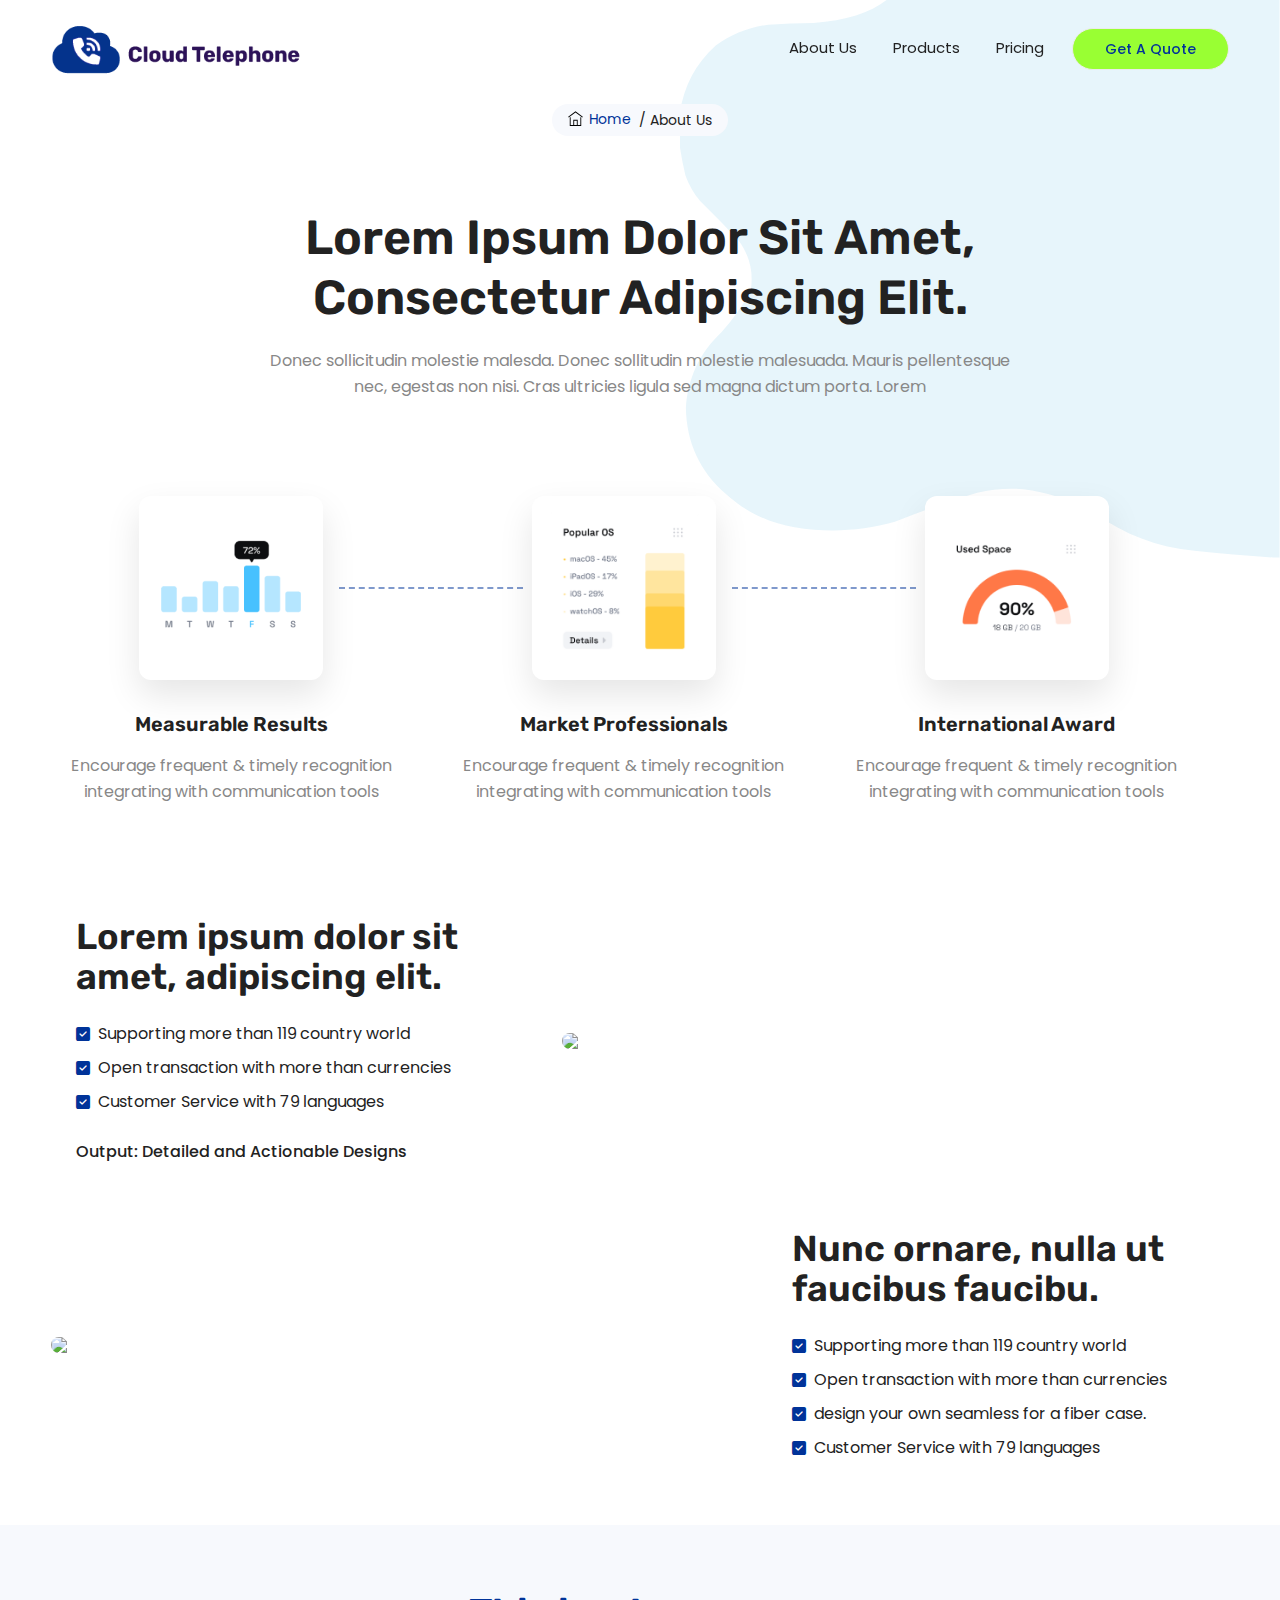
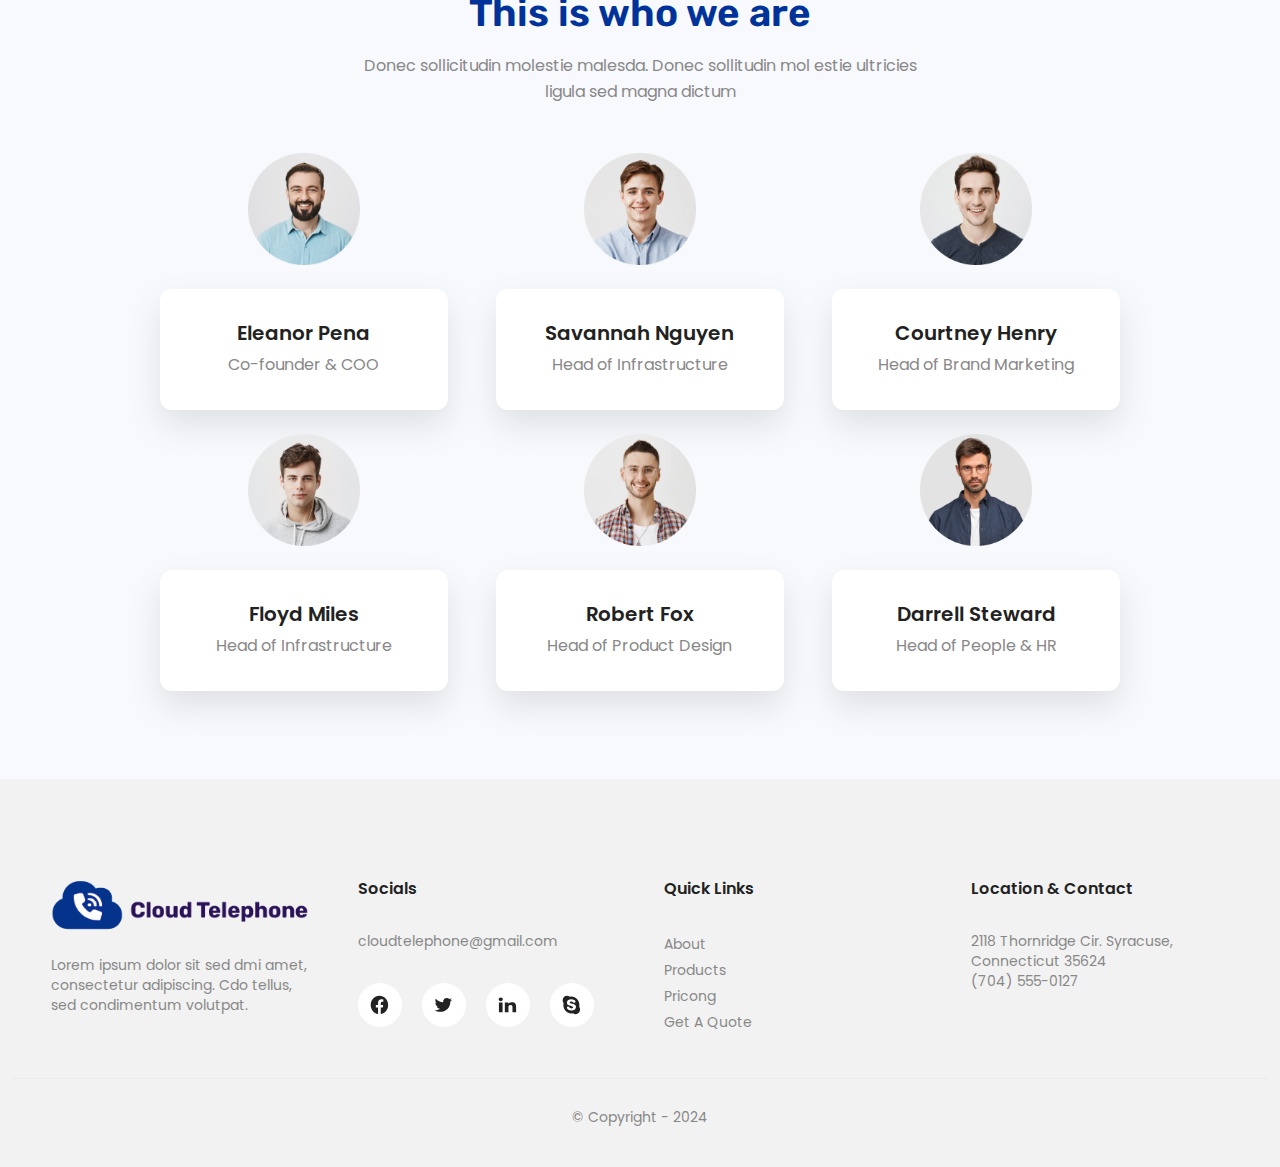
==== about.html @ 66a47b90 "New code added" ====
<!DOCTYPE html>
<html lang="en" dir="ltr">
<head>
  <meta http-equiv="Content-Type" content="text/html; charset=UTF-8" />
  <!-- responsive meta -->
  <meta name="viewport" content="width=device-width, initial-scale=1, maximum-scale=5"/>

  <!-- title -->
  <title>CloudTelephone-tailwind</title>

  <!-- noindex robots -->
  <meta name="robots" content="" />
  <!-- Fonts -->
  <link href="https://fonts.googleapis.com/css2?family=Poppins:wght@400;500;600;700&display=swap" rel="stylesheet"/>
  <link href="https://fonts.googleapis.com/css2?family=Rubik:ital,wght@0,300..900;1,300..900&display=swap" rel="stylesheet">

  <!-- Fontawesome -->
  <link rel="stylesheet" href="plugins/font-awesome/v6/brands.css" />
  <link rel="stylesheet" href="plugins/font-awesome/v6/solid.css" />
  <link rel="stylesheet" href="plugins/font-awesome/v6/fontawesome.css" />

  <!-- Main Stylesheet -->
  <link href="styles/main.css" rel="stylesheet" />

</head>

<body>
  <header class="header">
    <nav class="navbar container">
    <!-- logo -->
    <div class="order-0">
      <a href="index.html">
        <img src="images/logo.png" height="60" width="250" alt="logo" />
      </a>
    </div>
    <!-- navbar toggler -->
    <a class="btn btn-green btn-sm border-border show-mobile" href="signup.html">Get A Quote</a>
    <input id="nav-toggle" type="checkbox" class="hidden" />
    <label
      id="show-button"
      for="nav-toggle"
      class="order-1 flex cursor-pointer items-center lg:order-1 lg:hidden"
    >
      <svg class="h-6 fill-current" viewBox="0 0 20 20">
        <title>Menu Open</title>
        <path d="M0 3h20v2H0V3z m0 6h20v2H0V9z m0 6h20v2H0V0z"></path>
      </svg>
    </label>
    <label
      id="hide-button"
      for="nav-toggle"
      class="order-2 hidden cursor-pointer items-center lg:order-1"
    >
      <svg class="h-6 fill-current" viewBox="0 0 20 20">
        <title>Menu Close</title>
        <polygon
          points="11 9 22 9 22 11 11 11 11 22 9 22 9 11 -2 11 -2 9 9 9 9 -2 11 -2"
          transform="rotate(45 10 10)"
        ></polygon>
      </svg>
    </label>
    <!-- /navbar toggler -->
    <ul
      id="nav-menu"
      class="navbar-nav order-2 hidden w-full flex-[0_0_100%] lg:order-1 lg:flex lg:w-auto lg:flex-auto lg:justify-end lg:space-x-5"
    >
    <li class="nav-item">
      <a href="about.html" class="nav-link">About Us</a>
    </li>
      <li class="nav-item">
        <a href="products.html" class="nav-link">Products</a>
      </li>
      <li class="nav-item">
        <a href="pricing.html" class="nav-link">Pricing</a>
      </li>
      <li class="nav-item mobile-hidden">
        <a class="btn btn-green btn-sm border-border" href="signup.html"
          >Get A Quote</a
        >
      </li>
    </ul>
  </nav>
  </header>


<!-- Common hero -->
<section class="section banner relative">
  <div class="container">
       <div class="row">
        <div class="py-10 lg:col-12 text-center">
          <ul  class="breadcrumb inline-flex h-8 items-center justify-center space-x-2 rounded-3xl bg-theme-light px-4 py-2" >
            <li class="leading-none text-dark">
              <a class="inline-flex items-center text-primary" href="index.html">
                <svg
                  class="mr-1.5"
                  width="15"
                  height="15"
                  viewBox="0 0 16 16"
                  fill="none"
                  xmlns="http://www.w3.org/2000/svg"
                >
                  <path
                    d="M13.1769 15.0588H10.3533V9.41178H5.64744V15.0588H2.82391V6.58825H1.88274V16H14.118V6.58825H13.1769V15.0588ZM6.58862 15.0588V10.353H9.41215V15.0588H6.58862ZM15.8084 6.09225L15.2512 6.85178L8.00038 1.52472L0.749559 6.8499L0.192383 6.09131L8.00038 0.357666L15.8084 6.09225Z"
                    fill="black"
                  />
                </svg>
                <span class="text-sm leading-none">Home</span>
              </a>
            </li>
            <li class="leading-none text-dark">
              <span class="text-sm leading-none">/ About Us</span>
            </li>
          </ul>
        </div>
        <div class="page-hero-content mx-auto max-w-[883px] text-center">
          <h1 class="mb-5 mt-8 capitalize">
            Lorem ipsum dolor sit amet, consectetur adipiscing elit.
          </h1>
          <p>
            Donec sollicitudin molestie malesda. Donec sollitudin molestie
            malesuada. Mauris pellentesque <br />
            nec, egestas non nisi. Cras ultricies ligula sed magna dictum porta.
            Lorem
          </p>
        </div>
    
        <div class="row mt-14">
          <div class="mt-10 text-center sm:col-6 md:col-4 md:mb-0">
            <div
              class="relative mx-auto mb-8 flex h-[184px] w-[184px] items-center justify-center rounded-xl bg-white p-4 shadow-lg after:absolute after:-right-4 after:-z-[1] after:hidden after:w-full after:translate-x-full after:border-b-2 after:border-dashed after:border-primary/50 after:content-[''] md:after:block"
            >
              <img src="images/results.png" alt="" />
            </div>
            <h2 class="h5 capitalize">measurable results</h2>
            <p class="mt-4">
              Encourage frequent & timely recognition integrating with communication
              tools
            </p>
          </div>
          <div class="mt-10 text-center sm:col-6 md:col-4 md:mb-0">
            <div
              class="relative mx-auto mb-8 flex h-[184px] w-[184px] items-center justify-center rounded-xl bg-white p-4 shadow-lg after:absolute after:-right-4 after:-z-[1] after:hidden after:w-full after:translate-x-full after:border-b-2 after:border-dashed after:border-primary/50 after:content-[''] md:after:block"
            >
              <img src="images/market-professionals.png" alt="" />
            </div>
            <h2 class="h5 capitalize">market professionals</h2>
            <p class="mt-4">
              Encourage frequent & timely recognition integrating with communication
              tools
            </p>
          </div>
          <div class="mt-10 text-center sm:col-6 md:col-4 md:mb-0">
            <div
              class="mx-auto mb-8 flex h-[184px] w-[184px] items-center justify-center rounded-xl bg-white p-4 shadow-lg"
            >
              <img src="images/awards.png" alt="" />
            </div>
            <h2 class="h5 capitalize">international award</h2>
            <p class="mt-4">
              Encourage frequent & timely recognition integrating with communication
              tools
            </p>
          </div>
        </div>
       </div>
       <img class="banner-shape absolute -top-28 right-0 -z-[1] w-full max-w-[600px]" src="images/banner-shape.svg" alt="">

  </div>
</section>
<!-- end Common hero -->

<section>
  <div class="container">
    <div class="row gx-5 mt-12 items-center">
      <div class="lg:col-7 lg:order-2">
        <div class="relative">
          <img
            class="w-full object-contain rounded-2xl"
            src="images/img-2.jpg"
          />
        </div>
      </div>
      <div class="mt-6 lg:col-5 lg:order-1 lg:mt-0">
        <div class="text-container">
          <h2 class="lg:text-4xl">
            Lorem ipsum dolor sit amet, adipiscing elit.
          </h2>
          <ul class="mt-6 text-dark lg:-ml-4">
            <li class="mb-2 flex items-center rounded px-4">
              <i class="fa-solid fa-square-check mr-2 text-blue"></i>
              Supporting more than 119 country world
            </li>
            <li class="mb-2 flex items-center rounded px-4">
              <i class="fa-solid fa-square-check mr-2 text-blue"></i>
              Open transaction with more than currencies
            </li>
            <li class="flex items-center rounded px-4">
              <i class="fa-solid fa-square-check mr-2 text-blue"></i>
              Customer Service with 79 languages
            </li>
          </ul>
          <p class="mt-6 font-medium text-dark">
            Output: Detailed and Actionable Designs
          </p>
        </div>
      </div>
    </div>
    <div class="row gx-5 mt-16 items-center">
      <div class="lg:col-7">
        <div class="relative">
          <img
            class="w-full object-contain rounded-2xl"
            src="images/img-1.jpg"
          />
        </div>
      </div>
      <div class="mt-6 lg:col-5 lg:mt-0">
        <div class="text-container">
          <h2 class="lg:text-4xl">Nunc ornare, nulla ut faucibus faucibu.</h2>
          <ul class="mt-6 text-dark lg:-ml-4">
            <li class="mb-2 flex items-center rounded px-4">
              <i class="fa-solid fa-square-check mr-2 text-blue"></i>
              Supporting more than 119 country world
            </li>
            <li class="mb-2 flex items-center rounded px-4">
              <i class="fa-solid fa-square-check mr-2 text-blue"></i>
              Open transaction with more than currencies
            </li>
            <li class="mb-2 flex items-center rounded px-4">
              <i class="fa-solid fa-square-check mr-2 text-blue"></i>
              design your own seamless for a fiber case.
            </li>
            <li class="flex items-center rounded px-4">
              <i class="fa-solid fa-square-check mr-2 text-blue"></i>
              Customer Service with 79 languages
            </li>
          </ul>
        </div>
      </div>
    </div>
    
  </div>
</section>
<section class="mt-16 section bg-theme-light">
  <div class="container">
    <div class="row">
      <div class="mx-auto text-center lg:col-6">
        <h2 class="text-blue">This is who we are</h2>
        <p class="mt-4">
          Donec sollicitudin molestie malesda. Donec sollitudin mol estie
          ultricies ligula sed magna dictum
        </p>
      </div>
    </div>
    <div class="row mt-12 justify-center">
      <div class="lg:col-10">
        <div class="row">
          <div class="mb-6 flex flex-col px-6 text-center sm:col-6 lg:col-4 sm:items-center">
            <div class="member-avatar inline-flex justify-center">
              <img class="rouded-full h-28 w-28" src="images/users/user-1.png" alt="">
            </div>
            <div class="mt-6 w-full flex-1 rounded-xl bg-white py-8 px-4 shadow-lg">
              <h5 class="font-primary">Eleanor Pena</h5>
              <p class="mt-1.5">Co-founder &amp; COO</p>
            </div>
          </div>
          <div class="mb-6 flex flex-col px-6 text-center sm:col-6 lg:col-4 sm:items-center">
            <div class="member-avatar inline-flex justify-center">
              <img class="rouded-full h-28 w-28" src="images/users/user-2.png" alt="">
            </div>
            <div class="mt-6 w-full flex-1 rounded-xl bg-white py-8 px-4 shadow-lg">
              <h5 class="font-primary">Savannah Nguyen</h5>
              <p class="mt-1.5">Head of Infrastructure</p>
            </div>
          </div>
          <div class="mb-6 flex flex-col px-6 text-center sm:col-6 lg:col-4 sm:items-center">
            <div class="member-avatar inline-flex justify-center">
              <img class="rouded-full h-28 w-28" src="images/users/user-3.png" alt="">
            </div>
            <div class="mt-6 w-full flex-1 rounded-xl bg-white py-8 px-4 shadow-lg">
              <h5 class="font-primary">Courtney Henry</h5>
              <p class="mt-1.5">Head of Brand Marketing</p>
            </div>
          </div>
          <div class="mb-6 flex flex-col px-6 text-center sm:col-6 lg:col-4 sm:items-center">
            <div class="member-avatar inline-flex justify-center">
              <img class="rouded-full h-28 w-28" src="images/users/user-4.png" alt="">
            </div>
            <div class="mt-6 w-full flex-1 rounded-xl bg-white py-8 px-4 shadow-lg">
              <h5 class="font-primary">Floyd Miles</h5>
              <p class="mt-1.5">Head of Infrastructure</p>
            </div>
          </div>
          <div class="mb-6 flex flex-col px-6 text-center sm:col-6 lg:col-4 sm:items-center">
            <div class="member-avatar inline-flex justify-center">
              <img class="rouded-full h-28 w-28" src="images/users/user-5.png" alt="">
            </div>
            <div class="mt-6 w-full flex-1 rounded-xl bg-white py-8 px-4 shadow-lg">
              <h5 class="font-primary">Robert Fox</h5>
              <p class="mt-1.5">Head of Product Design</p>
            </div>
          </div>
          <div class="mb-6 flex flex-col px-6 text-center sm:col-6 lg:col-4 sm:items-center">
            <div class="member-avatar inline-flex justify-center">
              <img class="rouded-full h-28 w-28" src="images/users/user-6.png" alt="">
            </div>
            <div class="mt-6 w-full flex-1 rounded-xl bg-white py-8 px-4 shadow-lg">
              <h5 class="font-primary">Darrell Steward</h5>
              <p class="mt-1.5">Head of People &amp; HR</p>
            </div>
          </div>
        </div>
      </div>
    </div>
  </div>
</section>


<footer class="footer bg-theme-light/50">
  <div class="container">
    <div class="row gx-5 pb-10 pt-[52px]">
      <div class="col-12 mt-12 md:col-6 lg:col-3">
        <a href="index.html">
          <img src="images/logo.png" alt="" />
        </a>
        <p class="mt-6">
          Lorem ipsum dolor sit sed dmi amet, consectetur adipiscing. Cdo
          tellus, sed condimentum volutpat.
        </p>
      </div>
      <div class="col-12 mt-12 md:col-6 lg:col-3">
        <h6>Socials</h6>
        <p>cloudtelephone@gmail.com</p>
        <ul class="social-icons mt-4 lg:mt-6">
          <li>
            <a href="#">
              <svg
                width="19"
                height="21"
                viewBox="0 0 20 21"
                fill="none"
                xmlns="http://www.w3.org/2000/svg"
              >
                <path
                  d="M19.1056 10.4495C19.1056 5.09642 15 0.759277 9.9327 0.759277C4.86539 0.759277 0.759766 5.09642 0.759766 10.4495C0.759766 15.2946 4.08865 19.3191 8.49018 20.0224V13.2627H6.15996V10.4495H8.49018V8.33951C8.49018 5.91696 9.85872 4.54939 11.93 4.54939C12.9657 4.54939 14.0013 4.74476 14.0013 4.74476V7.12823H12.8547C11.7081 7.12823 11.3382 7.87063 11.3382 8.65209V10.4495H13.8904L13.4835 13.2627H11.3382V20.0224C15.7398 19.3191 19.1056 15.2946 19.1056 10.4495Z"
                  fill="#222222"
                />
              </svg>
            </a>
          </li>
          <li>
            <a href="#">
              <svg
                width="19"
                height="15"
                viewBox="0 0 19 15"
                fill="none"
                xmlns="http://www.w3.org/2000/svg"
              >
                <path
                  d="M16.3308 3.92621C17.0129 3.42889 17.6269 2.83209 18.1044 2.13583C17.4904 2.40108 16.7742 2.60001 16.0579 2.66632C16.8083 2.2353 17.354 1.5722 17.6269 0.743317C16.9447 1.14118 16.1603 1.43958 15.3758 1.60535C14.6937 0.909093 13.7728 0.51123 12.7496 0.51123C10.7714 0.51123 9.16837 2.06952 9.16837 3.99252C9.16837 4.25777 9.20248 4.52301 9.27069 4.78825C6.3034 4.62247 3.64307 3.22995 1.86952 1.14118C1.56256 1.63851 1.39202 2.2353 1.39202 2.8984C1.39202 4.09199 2.00595 5.15296 2.99504 5.7829C2.41523 5.74975 1.83541 5.61713 1.35792 5.35189V5.38504C1.35792 7.07596 2.58576 8.46847 4.22289 8.80002C3.95003 8.86633 3.60897 8.93265 3.302 8.93265C3.06326 8.93265 2.85862 8.89949 2.61987 8.86633C3.06326 10.2589 4.39342 11.2535 5.96233 11.2867C4.73449 12.215 3.19968 12.7786 1.52845 12.7786C1.22149 12.7786 0.948636 12.7455 0.675781 12.7123C2.24469 13.707 4.12057 14.2706 6.16698 14.2706C12.7496 14.2706 16.3308 8.99896 16.3308 4.39039C16.3308 4.22461 16.3308 4.09199 16.3308 3.92621Z"
                  fill="#222222"
                />
              </svg>
            </a>
          </li>
          <li>
            <a href="#">
              <svg
                width="19"
                height="16"
                viewBox="0 0 19 16"
                fill="none"
                xmlns="http://www.w3.org/2000/svg"
              >
                <path
                  d="M4.56609 15.2704V5.45315H0.948103V15.2704H4.56609ZM2.73764 4.1398C3.90474 4.1398 4.83841 3.31895 4.83841 2.33394C4.83841 1.38176 3.90474 0.59375 2.73764 0.59375C1.60945 0.59375 0.675781 1.38176 0.675781 2.33394C0.675781 3.31895 1.60945 4.1398 2.73764 4.1398ZM18.0654 15.2704H18.1044V9.8857C18.1044 7.259 17.4041 5.22331 13.7472 5.22331C11.9966 5.22331 10.8295 6.04415 10.3237 6.79933H10.2848V5.45315H6.82246V15.2704H10.4404V10.411C10.4404 9.13053 10.7128 7.91568 12.5801 7.91568C14.4475 7.91568 14.4864 9.36036 14.4864 10.5095V15.2704H18.0654Z"
                  fill="#222222"
                />
              </svg>
            </a>
          </li>
          <li>
            <a href="#">
              <svg
                width="19"
                height="18"
                viewBox="0 0 17 18"
                fill="none"
                xmlns="http://www.w3.org/2000/svg"
              >
                <path
                  d="M15.3829 10.554C15.4875 10.0381 15.5573 9.48523 15.5573 8.9324C15.5573 4.76772 12.3483 1.37701 8.40687 1.37701C7.88367 1.37701 7.36047 1.45072 6.87215 1.56129C6.20943 1.00846 5.37231 0.676758 4.50031 0.676758C2.33775 0.676758 0.59375 2.55639 0.59375 4.80458C0.59375 5.76282 0.87279 6.64735 1.39599 7.34761C1.29135 7.86359 1.22159 8.41642 1.22159 8.9324C1.22159 13.1339 4.43055 16.5246 8.37199 16.5246C8.89518 16.5246 9.41838 16.4509 9.9067 16.3404C10.5694 16.8932 11.4065 17.188 12.2785 17.188C14.4411 17.188 16.1851 15.3453 16.1851 13.0602C16.22 12.1388 15.9061 11.2543 15.3829 10.554ZM8.61615 13.9447C6.31407 13.9447 4.39567 12.8759 4.39567 11.5491C4.39567 10.9595 4.70959 10.4066 5.44207 10.4066C6.52335 10.4066 6.62799 12.0651 8.51151 12.0651C9.3835 12.0651 9.97646 11.6597 9.97646 11.1069C9.97646 10.4066 9.41838 10.2961 8.51151 10.0749C6.34895 9.48523 4.39567 9.2641 4.39567 6.86849C4.39567 4.65716 6.45359 3.84633 8.19759 3.84633C10.116 3.84633 12.0693 4.65716 12.0693 5.91024C12.0693 6.53679 11.6856 7.08962 11.0229 7.08962C10.0462 7.08962 10.0113 5.83653 8.40687 5.83653C7.49999 5.83653 6.94191 6.09452 6.94191 6.68421C6.94191 7.38446 7.67439 7.45818 9.34862 7.90044C10.7787 8.23214 12.5227 8.85869 12.5227 10.7383C12.5227 12.9128 10.5345 13.9447 8.61615 13.9447Z"
                  fill="#222222"
                />
              </svg>
            </a>
          </li>
        </ul>
      </div>
      <div class="col-12 mt-12 md:col-6 lg:col-3">
        <h6>Quick Links</h6>
        <ul>
          <li>
            <a href="about.html">About</a>
          </li>
          <li>
            <a href="products.html">Products</a>
          </li>
          <li>
            <a href="pricing.html">Pricong</a>
          </li>
          <li>
            <a href="signup.html">Get A Quote</a>
          </li>
        </ul>
      </div>
      <div class="col-12 mt-12 md:col-6 lg:col-3">
        <h6>Location & Contact</h6>
        <p>2118 Thornridge Cir. Syracuse, Connecticut 35624</p>
        <p>(704) 555-0127</p>
      </div>
    </div>
  </div>
  <div class="container max-w-[1440px]">
    <div
      class="footer-copyright mx-auto border-t border-border pb-10 pt-7 text-center"
    >
      <p>&copy; Copyright - 2024</p>
    </div>
  </div>
</footer>

<!-- jQuery -->
<!-- <script src="plugins/jquery/jquery.min.js"></script> -->
<script defer src="https://cdn.jsdelivr.net/npm/alpinejs@3.x.x/dist/cdn.min.js"></script>

<!-- Swiper JS -->
<script src="plugins/shufflejs/shuffle.js"></script>

<!-- Main Script -->
<script src="scripts/main.js"></script>


</html>
---- plugins/font-awesome/v6/brands.css ----
/*!
 * Font Awesome Free 6.2.1 by @fontawesome - https://fontawesome.com
 * License - https://fontawesome.com/license/free (Icons: CC BY 4.0, Fonts: SIL OFL 1.1, Code: MIT License)
 * Copyright 2022 Fonticons, Inc.
 */
:host,
:root {
  --fa-style-family-brands: "Font Awesome 6 Brands";
  --fa-font-brands: normal 400 1em/1 "Font Awesome 6 Brands";
}
@font-face {
  font-family: "Font Awesome 6 Brands";
  font-style: normal;
  font-weight: 400;
  font-display: block;
  src: url(https://cdnjs.cloudflare.com/ajax/libs/font-awesome/6.2.1/webfonts/fa-brands-400.woff2)
      format("woff2"),
    url(https://cdnjs.cloudflare.com/ajax/libs/font-awesome/6.2.1/webfonts/fa-brands-400.ttf)
      format("truetype");
}
.fa-brands,
.fab {
  font-weight: 400;
}
.fa-monero:before {
  content: "\f3d0";
}
.fa-hooli:before {
  content: "\f427";
}
.fa-yelp:before {
  content: "\f1e9";
}
.fa-cc-visa:before {
  content: "\f1f0";
}
.fa-lastfm:before {
  content: "\f202";
}
.fa-shopware:before {
  content: "\f5b5";
}
.fa-creative-commons-nc:before {
  content: "\f4e8";
}
.fa-aws:before {
  content: "\f375";
}
.fa-redhat:before {
  content: "\f7bc";
}
.fa-yoast:before {
  content: "\f2b1";
}
.fa-cloudflare:before {
  content: "\e07d";
}
.fa-ups:before {
  content: "\f7e0";
}
.fa-wpexplorer:before {
  content: "\f2de";
}
.fa-dyalog:before {
  content: "\f399";
}
.fa-bity:before {
  content: "\f37a";
}
.fa-stackpath:before {
  content: "\f842";
}
.fa-buysellads:before {
  content: "\f20d";
}
.fa-first-order:before {
  content: "\f2b0";
}
.fa-modx:before {
  content: "\f285";
}
.fa-guilded:before {
  content: "\e07e";
}
.fa-vnv:before {
  content: "\f40b";
}
.fa-js-square:before,
.fa-square-js:before {
  content: "\f3b9";
}
.fa-microsoft:before {
  content: "\f3ca";
}
.fa-qq:before {
  content: "\f1d6";
}
.fa-orcid:before {
  content: "\f8d2";
}
.fa-java:before {
  content: "\f4e4";
}
.fa-invision:before {
  content: "\f7b0";
}
.fa-creative-commons-pd-alt:before {
  content: "\f4ed";
}
.fa-centercode:before {
  content: "\f380";
}
.fa-glide-g:before {
  content: "\f2a6";
}
.fa-drupal:before {
  content: "\f1a9";
}
.fa-hire-a-helper:before {
  content: "\f3b0";
}
.fa-creative-commons-by:before {
  content: "\f4e7";
}
.fa-unity:before {
  content: "\e049";
}
.fa-whmcs:before {
  content: "\f40d";
}
.fa-rocketchat:before {
  content: "\f3e8";
}
.fa-vk:before {
  content: "\f189";
}
.fa-untappd:before {
  content: "\f405";
}
.fa-mailchimp:before {
  content: "\f59e";
}
.fa-css3-alt:before {
  content: "\f38b";
}
.fa-reddit-square:before,
.fa-square-reddit:before {
  content: "\f1a2";
}
.fa-vimeo-v:before {
  content: "\f27d";
}
.fa-contao:before {
  content: "\f26d";
}
.fa-square-font-awesome:before {
  content: "\e5ad";
}
.fa-deskpro:before {
  content: "\f38f";
}
.fa-sistrix:before {
  content: "\f3ee";
}
.fa-instagram-square:before,
.fa-square-instagram:before {
  content: "\e055";
}
.fa-battle-net:before {
  content: "\f835";
}
.fa-the-red-yeti:before {
  content: "\f69d";
}
.fa-hacker-news-square:before,
.fa-square-hacker-news:before {
  content: "\f3af";
}
.fa-edge:before {
  content: "\f282";
}
.fa-napster:before {
  content: "\f3d2";
}
.fa-snapchat-square:before,
.fa-square-snapchat:before {
  content: "\f2ad";
}
.fa-google-plus-g:before {
  content: "\f0d5";
}
.fa-artstation:before {
  content: "\f77a";
}
.fa-markdown:before {
  content: "\f60f";
}
.fa-sourcetree:before {
  content: "\f7d3";
}
.fa-google-plus:before {
  content: "\f2b3";
}
.fa-diaspora:before {
  content: "\f791";
}
.fa-foursquare:before {
  content: "\f180";
}
.fa-stack-overflow:before {
  content: "\f16c";
}
.fa-github-alt:before {
  content: "\f113";
}
.fa-phoenix-squadron:before {
  content: "\f511";
}
.fa-pagelines:before {
  content: "\f18c";
}
.fa-algolia:before {
  content: "\f36c";
}
.fa-red-river:before {
  content: "\f3e3";
}
.fa-creative-commons-sa:before {
  content: "\f4ef";
}
.fa-safari:before {
  content: "\f267";
}
.fa-google:before {
  content: "\f1a0";
}
.fa-font-awesome-alt:before,
.fa-square-font-awesome-stroke:before {
  content: "\f35c";
}
.fa-atlassian:before {
  content: "\f77b";
}
.fa-linkedin-in:before {
  content: "\f0e1";
}
.fa-digital-ocean:before {
  content: "\f391";
}
.fa-nimblr:before {
  content: "\f5a8";
}
.fa-chromecast:before {
  content: "\f838";
}
.fa-evernote:before {
  content: "\f839";
}
.fa-hacker-news:before {
  content: "\f1d4";
}
.fa-creative-commons-sampling:before {
  content: "\f4f0";
}
.fa-adversal:before {
  content: "\f36a";
}
.fa-creative-commons:before {
  content: "\f25e";
}
.fa-watchman-monitoring:before {
  content: "\e087";
}
.fa-fonticons:before {
  content: "\f280";
}
.fa-weixin:before {
  content: "\f1d7";
}
.fa-shirtsinbulk:before {
  content: "\f214";
}
.fa-codepen:before {
  content: "\f1cb";
}
.fa-git-alt:before {
  content: "\f841";
}
.fa-lyft:before {
  content: "\f3c3";
}
.fa-rev:before {
  content: "\f5b2";
}
.fa-windows:before {
  content: "\f17a";
}
.fa-wizards-of-the-coast:before {
  content: "\f730";
}
.fa-square-viadeo:before,
.fa-viadeo-square:before {
  content: "\f2aa";
}
.fa-meetup:before {
  content: "\f2e0";
}
.fa-centos:before {
  content: "\f789";
}
.fa-adn:before {
  content: "\f170";
}
.fa-cloudsmith:before {
  content: "\f384";
}
.fa-pied-piper-alt:before {
  content: "\f1a8";
}
.fa-dribbble-square:before,
.fa-square-dribbble:before {
  content: "\f397";
}
.fa-codiepie:before {
  content: "\f284";
}
.fa-node:before {
  content: "\f419";
}
.fa-mix:before {
  content: "\f3cb";
}
.fa-steam:before {
  content: "\f1b6";
}
.fa-cc-apple-pay:before {
  content: "\f416";
}
.fa-scribd:before {
  content: "\f28a";
}
.fa-openid:before {
  content: "\f19b";
}
.fa-instalod:before {
  content: "\e081";
}
.fa-expeditedssl:before {
  content: "\f23e";
}
.fa-sellcast:before {
  content: "\f2da";
}
.fa-square-twitter:before,
.fa-twitter-square:before {
  content: "\f081";
}
.fa-r-project:before {
  content: "\f4f7";
}
.fa-delicious:before {
  content: "\f1a5";
}
.fa-freebsd:before {
  content: "\f3a4";
}
.fa-vuejs:before {
  content: "\f41f";
}
.fa-accusoft:before {
  content: "\f369";
}
.fa-ioxhost:before {
  content: "\f208";
}
.fa-fonticons-fi:before {
  content: "\f3a2";
}
.fa-app-store:before {
  content: "\f36f";
}
.fa-cc-mastercard:before {
  content: "\f1f1";
}
.fa-itunes-note:before {
  content: "\f3b5";
}
.fa-golang:before {
  content: "\e40f";
}
.fa-kickstarter:before {
  content: "\f3bb";
}
.fa-grav:before {
  content: "\f2d6";
}
.fa-weibo:before {
  content: "\f18a";
}
.fa-uncharted:before {
  content: "\e084";
}
.fa-firstdraft:before {
  content: "\f3a1";
}
.fa-square-youtube:before,
.fa-youtube-square:before {
  content: "\f431";
}
.fa-wikipedia-w:before {
  content: "\f266";
}
.fa-rendact:before,
.fa-wpressr:before {
  content: "\f3e4";
}
.fa-angellist:before {
  content: "\f209";
}
.fa-galactic-republic:before {
  content: "\f50c";
}
.fa-nfc-directional:before {
  content: "\e530";
}
.fa-skype:before {
  content: "\f17e";
}
.fa-joget:before {
  content: "\f3b7";
}
.fa-fedora:before {
  content: "\f798";
}
.fa-stripe-s:before {
  content: "\f42a";
}
.fa-meta:before {
  content: "\e49b";
}
.fa-laravel:before {
  content: "\f3bd";
}
.fa-hotjar:before {
  content: "\f3b1";
}
.fa-bluetooth-b:before {
  content: "\f294";
}
.fa-sticker-mule:before {
  content: "\f3f7";
}
.fa-creative-commons-zero:before {
  content: "\f4f3";
}
.fa-hips:before {
  content: "\f452";
}
.fa-behance:before {
  content: "\f1b4";
}
.fa-reddit:before {
  content: "\f1a1";
}
.fa-discord:before {
  content: "\f392";
}
.fa-chrome:before {
  content: "\f268";
}
.fa-app-store-ios:before {
  content: "\f370";
}
.fa-cc-discover:before {
  content: "\f1f2";
}
.fa-wpbeginner:before {
  content: "\f297";
}
.fa-confluence:before {
  content: "\f78d";
}
.fa-mdb:before {
  content: "\f8ca";
}
.fa-dochub:before {
  content: "\f394";
}
.fa-accessible-icon:before {
  content: "\f368";
}
.fa-ebay:before {
  content: "\f4f4";
}
.fa-amazon:before {
  content: "\f270";
}
.fa-unsplash:before {
  content: "\e07c";
}
.fa-yarn:before {
  content: "\f7e3";
}
.fa-square-steam:before,
.fa-steam-square:before {
  content: "\f1b7";
}
.fa-500px:before {
  content: "\f26e";
}
.fa-square-vimeo:before,
.fa-vimeo-square:before {
  content: "\f194";
}
.fa-asymmetrik:before {
  content: "\f372";
}
.fa-font-awesome-flag:before,
.fa-font-awesome-logo-full:before,
.fa-font-awesome:before {
  content: "\f2b4";
}
.fa-gratipay:before {
  content: "\f184";
}
.fa-apple:before {
  content: "\f179";
}
.fa-hive:before {
  content: "\e07f";
}
.fa-gitkraken:before {
  content: "\f3a6";
}
.fa-keybase:before {
  content: "\f4f5";
}
.fa-apple-pay:before {
  content: "\f415";
}
.fa-padlet:before {
  content: "\e4a0";
}
.fa-amazon-pay:before {
  content: "\f42c";
}
.fa-github-square:before,
.fa-square-github:before {
  content: "\f092";
}
.fa-stumbleupon:before {
  content: "\f1a4";
}
.fa-fedex:before {
  content: "\f797";
}
.fa-phoenix-framework:before {
  content: "\f3dc";
}
.fa-shopify:before {
  content: "\e057";
}
.fa-neos:before {
  content: "\f612";
}
.fa-hackerrank:before {
  content: "\f5f7";
}
.fa-researchgate:before {
  content: "\f4f8";
}
.fa-swift:before {
  content: "\f8e1";
}
.fa-angular:before {
  content: "\f420";
}
.fa-speakap:before {
  content: "\f3f3";
}
.fa-angrycreative:before {
  content: "\f36e";
}
.fa-y-combinator:before {
  content: "\f23b";
}
.fa-empire:before {
  content: "\f1d1";
}
.fa-envira:before {
  content: "\f299";
}
.fa-gitlab-square:before,
.fa-square-gitlab:before {
  content: "\e5ae";
}
.fa-studiovinari:before {
  content: "\f3f8";
}
.fa-pied-piper:before {
  content: "\f2ae";
}
.fa-wordpress:before {
  content: "\f19a";
}
.fa-product-hunt:before {
  content: "\f288";
}
.fa-firefox:before {
  content: "\f269";
}
.fa-linode:before {
  content: "\f2b8";
}
.fa-goodreads:before {
  content: "\f3a8";
}
.fa-odnoklassniki-square:before,
.fa-square-odnoklassniki:before {
  content: "\f264";
}
.fa-jsfiddle:before {
  content: "\f1cc";
}
.fa-sith:before {
  content: "\f512";
}
.fa-themeisle:before {
  content: "\f2b2";
}
.fa-page4:before {
  content: "\f3d7";
}
.fa-hashnode:before {
  content: "\e499";
}
.fa-react:before {
  content: "\f41b";
}
.fa-cc-paypal:before {
  content: "\f1f4";
}
.fa-squarespace:before {
  content: "\f5be";
}
.fa-cc-stripe:before {
  content: "\f1f5";
}
.fa-creative-commons-share:before {
  content: "\f4f2";
}
.fa-bitcoin:before {
  content: "\f379";
}
.fa-keycdn:before {
  content: "\f3ba";
}
.fa-opera:before {
  content: "\f26a";
}
.fa-itch-io:before {
  content: "\f83a";
}
.fa-umbraco:before {
  content: "\f8e8";
}
.fa-galactic-senate:before {
  content: "\f50d";
}
.fa-ubuntu:before {
  content: "\f7df";
}
.fa-draft2digital:before {
  content: "\f396";
}
.fa-stripe:before {
  content: "\f429";
}
.fa-houzz:before {
  content: "\f27c";
}
.fa-gg:before {
  content: "\f260";
}
.fa-dhl:before {
  content: "\f790";
}
.fa-pinterest-square:before,
.fa-square-pinterest:before {
  content: "\f0d3";
}
.fa-xing:before {
  content: "\f168";
}
.fa-blackberry:before {
  content: "\f37b";
}
.fa-creative-commons-pd:before {
  content: "\f4ec";
}
.fa-playstation:before {
  content: "\f3df";
}
.fa-quinscape:before {
  content: "\f459";
}
.fa-less:before {
  content: "\f41d";
}
.fa-blogger-b:before {
  content: "\f37d";
}
.fa-opencart:before {
  content: "\f23d";
}
.fa-vine:before {
  content: "\f1ca";
}
.fa-paypal:before {
  content: "\f1ed";
}
.fa-gitlab:before {
  content: "\f296";
}
.fa-typo3:before {
  content: "\f42b";
}
.fa-reddit-alien:before {
  content: "\f281";
}
.fa-yahoo:before {
  content: "\f19e";
}
.fa-dailymotion:before {
  content: "\e052";
}
.fa-affiliatetheme:before {
  content: "\f36b";
}
.fa-pied-piper-pp:before {
  content: "\f1a7";
}
.fa-bootstrap:before {
  content: "\f836";
}
.fa-odnoklassniki:before {
  content: "\f263";
}
.fa-nfc-symbol:before {
  content: "\e531";
}
.fa-ethereum:before {
  content: "\f42e";
}
.fa-speaker-deck:before {
  content: "\f83c";
}
.fa-creative-commons-nc-eu:before {
  content: "\f4e9";
}
.fa-patreon:before {
  content: "\f3d9";
}
.fa-avianex:before {
  content: "\f374";
}
.fa-ello:before {
  content: "\f5f1";
}
.fa-gofore:before {
  content: "\f3a7";
}
.fa-bimobject:before {
  content: "\f378";
}
.fa-facebook-f:before {
  content: "\f39e";
}
.fa-google-plus-square:before,
.fa-square-google-plus:before {
  content: "\f0d4";
}
.fa-mandalorian:before {
  content: "\f50f";
}
.fa-first-order-alt:before {
  content: "\f50a";
}
.fa-osi:before {
  content: "\f41a";
}
.fa-google-wallet:before {
  content: "\f1ee";
}
.fa-d-and-d-beyond:before {
  content: "\f6ca";
}
.fa-periscope:before {
  content: "\f3da";
}
.fa-fulcrum:before {
  content: "\f50b";
}
.fa-cloudscale:before {
  content: "\f383";
}
.fa-forumbee:before {
  content: "\f211";
}
.fa-mizuni:before {
  content: "\f3cc";
}
.fa-schlix:before {
  content: "\f3ea";
}
.fa-square-xing:before,
.fa-xing-square:before {
  content: "\f169";
}
.fa-bandcamp:before {
  content: "\f2d5";
}
.fa-wpforms:before {
  content: "\f298";
}
.fa-cloudversify:before {
  content: "\f385";
}
.fa-usps:before {
  content: "\f7e1";
}
.fa-megaport:before {
  content: "\f5a3";
}
.fa-magento:before {
  content: "\f3c4";
}
.fa-spotify:before {
  content: "\f1bc";
}
.fa-optin-monster:before {
  content: "\f23c";
}
.fa-fly:before {
  content: "\f417";
}
.fa-aviato:before {
  content: "\f421";
}
.fa-itunes:before {
  content: "\f3b4";
}
.fa-cuttlefish:before {
  content: "\f38c";
}
.fa-blogger:before {
  content: "\f37c";
}
.fa-flickr:before {
  content: "\f16e";
}
.fa-viber:before {
  content: "\f409";
}
.fa-soundcloud:before {
  content: "\f1be";
}
.fa-digg:before {
  content: "\f1a6";
}
.fa-tencent-weibo:before {
  content: "\f1d5";
}
.fa-symfony:before {
  content: "\f83d";
}
.fa-maxcdn:before {
  content: "\f136";
}
.fa-etsy:before {
  content: "\f2d7";
}
.fa-facebook-messenger:before {
  content: "\f39f";
}
.fa-audible:before {
  content: "\f373";
}
.fa-think-peaks:before {
  content: "\f731";
}
.fa-bilibili:before {
  content: "\e3d9";
}
.fa-erlang:before {
  content: "\f39d";
}
.fa-cotton-bureau:before {
  content: "\f89e";
}
.fa-dashcube:before {
  content: "\f210";
}
.fa-42-group:before,
.fa-innosoft:before {
  content: "\e080";
}
.fa-stack-exchange:before {
  content: "\f18d";
}
.fa-elementor:before {
  content: "\f430";
}
.fa-pied-piper-square:before,
.fa-square-pied-piper:before {
  content: "\e01e";
}
.fa-creative-commons-nd:before {
  content: "\f4eb";
}
.fa-palfed:before {
  content: "\f3d8";
}
.fa-superpowers:before {
  content: "\f2dd";
}
.fa-resolving:before {
  content: "\f3e7";
}
.fa-xbox:before {
  content: "\f412";
}
.fa-searchengin:before {
  content: "\f3eb";
}
.fa-tiktok:before {
  content: "\e07b";
}
.fa-facebook-square:before,
.fa-square-facebook:before {
  content: "\f082";
}
.fa-renren:before {
  content: "\f18b";
}
.fa-linux:before {
  content: "\f17c";
}
.fa-glide:before {
  content: "\f2a5";
}
.fa-linkedin:before {
  content: "\f08c";
}
.fa-hubspot:before {
  content: "\f3b2";
}
.fa-deploydog:before {
  content: "\f38e";
}
.fa-twitch:before {
  content: "\f1e8";
}
.fa-ravelry:before {
  content: "\f2d9";
}
.fa-mixer:before {
  content: "\e056";
}
.fa-lastfm-square:before,
.fa-square-lastfm:before {
  content: "\f203";
}
.fa-vimeo:before {
  content: "\f40a";
}
.fa-mendeley:before {
  content: "\f7b3";
}
.fa-uniregistry:before {
  content: "\f404";
}
.fa-figma:before {
  content: "\f799";
}
.fa-creative-commons-remix:before {
  content: "\f4ee";
}
.fa-cc-amazon-pay:before {
  content: "\f42d";
}
.fa-dropbox:before {
  content: "\f16b";
}
.fa-instagram:before {
  content: "\f16d";
}
.fa-cmplid:before {
  content: "\e360";
}
.fa-facebook:before {
  content: "\f09a";
}
.fa-gripfire:before {
  content: "\f3ac";
}
.fa-jedi-order:before {
  content: "\f50e";
}
.fa-uikit:before {
  content: "\f403";
}
.fa-fort-awesome-alt:before {
  content: "\f3a3";
}
.fa-phabricator:before {
  content: "\f3db";
}
.fa-ussunnah:before {
  content: "\f407";
}
.fa-earlybirds:before {
  content: "\f39a";
}
.fa-trade-federation:before {
  content: "\f513";
}
.fa-autoprefixer:before {
  content: "\f41c";
}
.fa-whatsapp:before {
  content: "\f232";
}
.fa-slideshare:before {
  content: "\f1e7";
}
.fa-google-play:before {
  content: "\f3ab";
}
.fa-viadeo:before {
  content: "\f2a9";
}
.fa-line:before {
  content: "\f3c0";
}
.fa-google-drive:before {
  content: "\f3aa";
}
.fa-servicestack:before {
  content: "\f3ec";
}
.fa-simplybuilt:before {
  content: "\f215";
}
.fa-bitbucket:before {
  content: "\f171";
}
.fa-imdb:before {
  content: "\f2d8";
}
.fa-deezer:before {
  content: "\e077";
}
.fa-raspberry-pi:before {
  content: "\f7bb";
}
.fa-jira:before {
  content: "\f7b1";
}
.fa-docker:before {
  content: "\f395";
}
.fa-screenpal:before {
  content: "\e570";
}
.fa-bluetooth:before {
  content: "\f293";
}
.fa-gitter:before {
  content: "\f426";
}
.fa-d-and-d:before {
  content: "\f38d";
}
.fa-microblog:before {
  content: "\e01a";
}
.fa-cc-diners-club:before {
  content: "\f24c";
}
.fa-gg-circle:before {
  content: "\f261";
}
.fa-pied-piper-hat:before {
  content: "\f4e5";
}
.fa-kickstarter-k:before {
  content: "\f3bc";
}
.fa-yandex:before {
  content: "\f413";
}
.fa-readme:before {
  content: "\f4d5";
}
.fa-html5:before {
  content: "\f13b";
}
.fa-sellsy:before {
  content: "\f213";
}
.fa-sass:before {
  content: "\f41e";
}
.fa-wirsindhandwerk:before,
.fa-wsh:before {
  content: "\e2d0";
}
.fa-buromobelexperte:before {
  content: "\f37f";
}
.fa-salesforce:before {
  content: "\f83b";
}
.fa-octopus-deploy:before {
  content: "\e082";
}
.fa-medapps:before {
  content: "\f3c6";
}
.fa-ns8:before {
  content: "\f3d5";
}
.fa-pinterest-p:before {
  content: "\f231";
}
.fa-apper:before {
  content: "\f371";
}
.fa-fort-awesome:before {
  content: "\f286";
}
.fa-waze:before {
  content: "\f83f";
}
.fa-cc-jcb:before {
  content: "\f24b";
}
.fa-snapchat-ghost:before,
.fa-snapchat:before {
  content: "\f2ab";
}
.fa-fantasy-flight-games:before {
  content: "\f6dc";
}
.fa-rust:before {
  content: "\e07a";
}
.fa-wix:before {
  content: "\f5cf";
}
.fa-behance-square:before,
.fa-square-behance:before {
  content: "\f1b5";
}
.fa-supple:before {
  content: "\f3f9";
}
.fa-rebel:before {
  content: "\f1d0";
}
.fa-css3:before {
  content: "\f13c";
}
.fa-staylinked:before {
  content: "\f3f5";
}
.fa-kaggle:before {
  content: "\f5fa";
}
.fa-space-awesome:before {
  content: "\e5ac";
}
.fa-deviantart:before {
  content: "\f1bd";
}
.fa-cpanel:before {
  content: "\f388";
}
.fa-goodreads-g:before {
  content: "\f3a9";
}
.fa-git-square:before,
.fa-square-git:before {
  content: "\f1d2";
}
.fa-square-tumblr:before,
.fa-tumblr-square:before {
  content: "\f174";
}
.fa-trello:before {
  content: "\f181";
}
.fa-creative-commons-nc-jp:before {
  content: "\f4ea";
}
.fa-get-pocket:before {
  content: "\f265";
}
.fa-perbyte:before {
  content: "\e083";
}
.fa-grunt:before {
  content: "\f3ad";
}
.fa-weebly:before {
  content: "\f5cc";
}
.fa-connectdevelop:before {
  content: "\f20e";
}
.fa-leanpub:before {
  content: "\f212";
}
.fa-black-tie:before {
  content: "\f27e";
}
.fa-themeco:before {
  content: "\f5c6";
}
.fa-python:before {
  content: "\f3e2";
}
.fa-android:before {
  content: "\f17b";
}
.fa-bots:before {
  content: "\e340";
}
.fa-free-code-camp:before {
  content: "\f2c5";
}
.fa-hornbill:before {
  content: "\f592";
}
.fa-js:before {
  content: "\f3b8";
}
.fa-ideal:before {
  content: "\e013";
}
.fa-git:before {
  content: "\f1d3";
}
.fa-dev:before {
  content: "\f6cc";
}
.fa-sketch:before {
  content: "\f7c6";
}
.fa-yandex-international:before {
  content: "\f414";
}
.fa-cc-amex:before {
  content: "\f1f3";
}
.fa-uber:before {
  content: "\f402";
}
.fa-github:before {
  content: "\f09b";
}
.fa-php:before {
  content: "\f457";
}
.fa-alipay:before {
  content: "\f642";
}
.fa-youtube:before {
  content: "\f167";
}
.fa-skyatlas:before {
  content: "\f216";
}
.fa-firefox-browser:before {
  content: "\e007";
}
.fa-replyd:before {
  content: "\f3e6";
}
.fa-suse:before {
  content: "\f7d6";
}
.fa-jenkins:before {
  content: "\f3b6";
}
.fa-twitter:before {
  content: "\f099";
}
.fa-rockrms:before {
  content: "\f3e9";
}
.fa-pinterest:before {
  content: "\f0d2";
}
.fa-buffer:before {
  content: "\f837";
}
.fa-npm:before {
  content: "\f3d4";
}
.fa-yammer:before {
  content: "\f840";
}
.fa-btc:before {
  content: "\f15a";
}
.fa-dribbble:before {
  content: "\f17d";
}
.fa-stumbleupon-circle:before {
  content: "\f1a3";
}
.fa-internet-explorer:before {
  content: "\f26b";
}
.fa-telegram-plane:before,
.fa-telegram:before {
  content: "\f2c6";
}
.fa-old-republic:before {
  content: "\f510";
}
.fa-square-whatsapp:before,
.fa-whatsapp-square:before {
  content: "\f40c";
}
.fa-node-js:before {
  content: "\f3d3";
}
.fa-edge-legacy:before {
  content: "\e078";
}
.fa-slack-hash:before,
.fa-slack:before {
  content: "\f198";
}
.fa-medrt:before {
  content: "\f3c8";
}
.fa-usb:before {
  content: "\f287";
}
.fa-tumblr:before {
  content: "\f173";
}
.fa-vaadin:before {
  content: "\f408";
}
.fa-quora:before {
  content: "\f2c4";
}
.fa-reacteurope:before {
  content: "\f75d";
}
.fa-medium-m:before,
.fa-medium:before {
  content: "\f23a";
}
.fa-amilia:before {
  content: "\f36d";
}
.fa-mixcloud:before {
  content: "\f289";
}
.fa-flipboard:before {
  content: "\f44d";
}
.fa-viacoin:before {
  content: "\f237";
}
.fa-critical-role:before {
  content: "\f6c9";
}
.fa-sitrox:before {
  content: "\e44a";
}
.fa-discourse:before {
  content: "\f393";
}
.fa-joomla:before {
  content: "\f1aa";
}
.fa-mastodon:before {
  content: "\f4f6";
}
.fa-airbnb:before {
  content: "\f834";
}
.fa-wolf-pack-battalion:before {
  content: "\f514";
}
.fa-buy-n-large:before {
  content: "\f8a6";
}
.fa-gulp:before {
  content: "\f3ae";
}
.fa-creative-commons-sampling-plus:before {
  content: "\f4f1";
}
.fa-strava:before {
  content: "\f428";
}
.fa-ember:before {
  content: "\f423";
}
.fa-canadian-maple-leaf:before {
  content: "\f785";
}
.fa-teamspeak:before {
  content: "\f4f9";
}
.fa-pushed:before {
  content: "\f3e1";
}
.fa-wordpress-simple:before {
  content: "\f411";
}
.fa-nutritionix:before {
  content: "\f3d6";
}
.fa-wodu:before {
  content: "\e088";
}
.fa-google-pay:before {
  content: "\e079";
}
.fa-intercom:before {
  content: "\f7af";
}
.fa-zhihu:before {
  content: "\f63f";
}
.fa-korvue:before {
  content: "\f42f";
}
.fa-pix:before {
  content: "\e43a";
}
.fa-steam-symbol:before {
  content: "\f3f6";
}
---- plugins/font-awesome/v6/solid.css ----
/*!
 * Font Awesome Free 6.2.1 by @fontawesome - https://fontawesome.com
 * License - https://fontawesome.com/license/free (Icons: CC BY 4.0, Fonts: SIL OFL 1.1, Code: MIT License)
 * Copyright 2022 Fonticons, Inc.
 */
:host,
:root {
  --fa-style-family-classic: "Font Awesome 6 Free";
  --fa-font-solid: normal 900 1em/1 "Font Awesome 6 Free";
}
@font-face {
  font-family: "Font Awesome 6 Free";
  font-style: normal;
  font-weight: 900;
  font-display: block;
  src: url(https://cdnjs.cloudflare.com/ajax/libs/font-awesome/6.2.1/webfonts/fa-solid-900.woff2)
      format("woff2"),
    url(https://cdnjs.cloudflare.com/ajax/libs/font-awesome/6.2.1/webfonts/fa-solid-900.ttf)
      format("truetype");
}
.fa-solid,
.fas {
  font-weight: 900;
}
---- styles/main.css ----
/**
 * WEBSITE: https://cloudtelephone.com
 */

/*
! tailwindcss v3.4.1 | MIT License | https://tailwindcss.com
*/

*,
::before,
::after {
  box-sizing: border-box; /* 1 */
  border-width: 0; /* 2 */
  border-style: solid; /* 2 */
  border-color: #e5e7eb; /* 2 */
}

::before,
::after {
  --tw-content: '';
}

/*
1. Use a consistent sensible line-height in all browsers.
2. Prevent adjustments of font size after orientation changes in iOS.
3. Use a more readable tab size.
4. Use the user's configured `sans` font-family by default.
5. Use the user's configured `sans` font-feature-settings by default.
6. Use the user's configured `sans` font-variation-settings by default.
7. Disable tap highlights on iOS
*/

html,
:host {
  line-height: 1.5; /* 1 */
  -webkit-text-size-adjust: 100%; /* 2 */
  -moz-tab-size: 4; /* 3 */
  -o-tab-size: 4;
     tab-size: 4; /* 3 */
  font-family: ui-sans-serif, system-ui, sans-serif, "Apple Color Emoji", "Segoe UI Emoji", "Segoe UI Symbol", "Noto Color Emoji"; /* 4 */
  font-feature-settings: normal; /* 5 */
  font-variation-settings: normal; /* 6 */
  -webkit-tap-highlight-color: transparent; /* 7 */
}

/*
1. Remove the margin in all browsers.
2. Inherit line-height from `html` so users can set them as a class directly on the `html` element.
*/

body {
  margin: 0; /* 1 */
  line-height: inherit; /* 2 */
}

/*
1. Add the correct height in Firefox.
2. Correct the inheritance of border color in Firefox. (https://bugzilla.mozilla.org/show_bug.cgi?id=190655)
3. Ensure horizontal rules are visible by default.
*/

hr {
  height: 0; /* 1 */
  color: inherit; /* 2 */
  border-top-width: 1px; /* 3 */
}

/*
Add the correct text decoration in Chrome, Edge, and Safari.
*/

abbr:where([title]) {
  -webkit-text-decoration: underline dotted;
          text-decoration: underline dotted;
}

/*
Remove the default font size and weight for headings.
*/

h1,
h2,
h3,
h4,
h5,
h6 {
  font-size: inherit;
  font-weight: inherit;
}

/*
Reset links to optimize for opt-in styling instead of opt-out.
*/

a {
  color: inherit;
  text-decoration: inherit;
}

/*
Add the correct font weight in Edge and Safari.
*/

b,
strong {
  font-weight: bolder;
}

/*
1. Use the user's configured `mono` font-family by default.
2. Use the user's configured `mono` font-feature-settings by default.
3. Use the user's configured `mono` font-variation-settings by default.
4. Correct the odd `em` font sizing in all browsers.
*/

code,
kbd,
samp,
pre {
  font-family: ui-monospace, SFMono-Regular, Menlo, Monaco, Consolas, "Liberation Mono", "Courier New", monospace; /* 1 */
  font-feature-settings: normal; /* 2 */
  font-variation-settings: normal; /* 3 */
  font-size: 1em; /* 4 */
}

/*
Add the correct font size in all browsers.
*/

small {
  font-size: 80%;
}

/*
Prevent `sub` and `sup` elements from affecting the line height in all browsers.
*/

sub,
sup {
  font-size: 75%;
  line-height: 0;
  position: relative;
  vertical-align: baseline;
}

sub {
  bottom: -0.25em;
}

sup {
  top: -0.5em;
}

/*
1. Remove text indentation from table contents in Chrome and Safari. (https://bugs.chromium.org/p/chromium/issues/detail?id=999088, https://bugs.webkit.org/show_bug.cgi?id=201297)
2. Correct table border color inheritance in all Chrome and Safari. (https://bugs.chromium.org/p/chromium/issues/detail?id=935729, https://bugs.webkit.org/show_bug.cgi?id=195016)
3. Remove gaps between table borders by default.
*/

table {
  text-indent: 0; /* 1 */
  border-color: inherit; /* 2 */
  border-collapse: collapse; /* 3 */
}

/*
1. Change the font styles in all browsers.
2. Remove the margin in Firefox and Safari.
3. Remove default padding in all browsers.
*/

button,
input,
optgroup,
select,
textarea {
  font-family: inherit; /* 1 */
  font-feature-settings: inherit; /* 1 */
  font-variation-settings: inherit; /* 1 */
  font-size: 100%; /* 1 */
  font-weight: inherit; /* 1 */
  line-height: inherit; /* 1 */
  color: inherit; /* 1 */
  margin: 0; /* 2 */
  padding: 0; /* 3 */
}

/*
Remove the inheritance of text transform in Edge and Firefox.
*/

button,
select {
  text-transform: none;
}

/*
1. Correct the inability to style clickable types in iOS and Safari.
2. Remove default button styles.
*/

button,
[type='button'],
[type='reset'],
[type='submit'] {
  -webkit-appearance: button; /* 1 */
  background-color: transparent; /* 2 */
  background-image: none; /* 2 */
}

/*
Use the modern Firefox focus style for all focusable elements.
*/

:-moz-focusring {
  outline: auto;
}

/*
Remove the additional `:invalid` styles in Firefox. (https://github.com/mozilla/gecko-dev/blob/2f9eacd9d3d995c937b4251a5557d95d494c9be1/layout/style/res/forms.css#L728-L737)
*/

:-moz-ui-invalid {
  box-shadow: none;
}

/*
Add the correct vertical alignment in Chrome and Firefox.
*/

progress {
  vertical-align: baseline;
}

/*
Correct the cursor style of increment and decrement buttons in Safari.
*/

::-webkit-inner-spin-button,
::-webkit-outer-spin-button {
  height: auto;
}

/*
1. Correct the odd appearance in Chrome and Safari.
2. Correct the outline style in Safari.
*/

[type='search'] {
  -webkit-appearance: textfield; /* 1 */
  outline-offset: -2px; /* 2 */
}

/*
Remove the inner padding in Chrome and Safari on macOS.
*/

::-webkit-search-decoration {
  -webkit-appearance: none;
}

/*
1. Correct the inability to style clickable types in iOS and Safari.
2. Change font properties to `inherit` in Safari.
*/

::-webkit-file-upload-button {
  -webkit-appearance: button; /* 1 */
  font: inherit; /* 2 */
}

/*
Add the correct display in Chrome and Safari.
*/

summary {
  display: list-item;
}

/*
Removes the default spacing and border for appropriate elements.
*/

blockquote,
dl,
dd,
h1,
h2,
h3,
h4,
h5,
h6,
hr,
figure,
p,
pre {
  margin: 0;
}

fieldset {
  margin: 0;
  padding: 0;
}

legend {
  padding: 0;
}

ol,
ul,
menu {
  list-style: none;
  margin: 0;
  padding: 0;
}

/*
Reset default styling for dialogs.
*/
dialog {
  padding: 0;
}

/*
Prevent resizing textareas horizontally by default.
*/

textarea {
  resize: vertical;
}

/*
1. Reset the default placeholder opacity in Firefox. (https://github.com/tailwindlabs/tailwindcss/issues/3300)
2. Set the default placeholder color to the user's configured gray 400 color.
*/

input::-moz-placeholder, textarea::-moz-placeholder {
  opacity: 1; /* 1 */
  color: #9ca3af; /* 2 */
}

input::placeholder,
textarea::placeholder {
  opacity: 1; /* 1 */
  color: #9ca3af; /* 2 */
}

/*
Set the default cursor for buttons.
*/

button,
[role="button"] {
  cursor: pointer;
}

/*
Make sure disabled buttons don't get the pointer cursor.
*/
:disabled {
  cursor: default;
}

/*
1. Make replaced elements `display: block` by default. (https://github.com/mozdevs/cssremedy/issues/14)
2. Add `vertical-align: middle` to align replaced elements more sensibly by default. (https://github.com/jensimmons/cssremedy/issues/14#issuecomment-634934210)
   This can trigger a poorly considered lint error in some tools but is included by design.
*/

img,
svg,
video,
canvas,
audio,
iframe,
embed,
object {
  display: block; /* 1 */
  vertical-align: middle; /* 2 */
}

/*
Constrain images and videos to the parent width and preserve their intrinsic aspect ratio. (https://github.com/mozdevs/cssremedy/issues/14)
*/

img,
video {
  max-width: 100%;
  height: auto;
}

/* Make elements with the HTML hidden attribute stay hidden by default */
[hidden] {
  display: none;
}

[type='text'],input:where(:not([type])),[type='email'],[type='url'],[type='password'],[type='number'],[type='date'],[type='datetime-local'],[type='month'],[type='search'],[type='tel'],[type='time'],[type='week'],[multiple],textarea,select {
  -webkit-appearance: none;
     -moz-appearance: none;
          appearance: none;
  background-color: #fff;
  border-color: #6b7280;
  border-width: 1px;
  border-radius: 0px;
  padding-top: 0.5rem;
  padding-right: 0.75rem;
  padding-bottom: 0.5rem;
  padding-left: 0.75rem;
  font-size: 1rem;
  line-height: 1.5rem;
  --tw-shadow: 0 0 #0000;
}

[type='text']:focus, input:where(:not([type])):focus, [type='email']:focus, [type='url']:focus, [type='password']:focus, [type='number']:focus, [type='date']:focus, [type='datetime-local']:focus, [type='month']:focus, [type='search']:focus, [type='tel']:focus, [type='time']:focus, [type='week']:focus, [multiple]:focus, textarea:focus, select:focus {
  outline: 2px solid transparent;
  outline-offset: 2px;
  --tw-ring-inset: var(--tw-empty,/*!*/ /*!*/);
  --tw-ring-offset-width: 0px;
  --tw-ring-offset-color: #fff;
  --tw-ring-color: #2563eb;
  --tw-ring-offset-shadow: var(--tw-ring-inset) 0 0 0 var(--tw-ring-offset-width) var(--tw-ring-offset-color);
  --tw-ring-shadow: var(--tw-ring-inset) 0 0 0 calc(1px + var(--tw-ring-offset-width)) var(--tw-ring-color);
  box-shadow: var(--tw-ring-offset-shadow), var(--tw-ring-shadow), var(--tw-shadow);
  border-color: #2563eb;
}

input::-moz-placeholder, textarea::-moz-placeholder {
  color: #6b7280;
  opacity: 1;
}

input::placeholder,textarea::placeholder {
  color: #6b7280;
  opacity: 1;
}

::-webkit-datetime-edit-fields-wrapper {
  padding: 0;
}

::-webkit-date-and-time-value {
  min-height: 1.5em;
  text-align: inherit;
}

::-webkit-datetime-edit {
  display: inline-flex;
}

::-webkit-datetime-edit,::-webkit-datetime-edit-year-field,::-webkit-datetime-edit-month-field,::-webkit-datetime-edit-day-field,::-webkit-datetime-edit-hour-field,::-webkit-datetime-edit-minute-field,::-webkit-datetime-edit-second-field,::-webkit-datetime-edit-millisecond-field,::-webkit-datetime-edit-meridiem-field {
  padding-top: 0;
  padding-bottom: 0;
}

select {
  background-image: url("data:image/svg+xml,%3csvg xmlns='http://www.w3.org/2000/svg' fill='none' viewBox='0 0 20 20'%3e%3cpath stroke='%236b7280' stroke-linecap='round' stroke-linejoin='round' stroke-width='1.5' d='M6 8l4 4 4-4'/%3e%3c/svg%3e");
  background-position: right 0.5rem center;
  background-repeat: no-repeat;
  background-size: 1.5em 1.5em;
  padding-right: 2.5rem;
  -webkit-print-color-adjust: exact;
          print-color-adjust: exact;
}

[multiple],[size]:where(select:not([size="1"])) {
  background-image: initial;
  background-position: initial;
  background-repeat: unset;
  background-size: initial;
  padding-right: 0.75rem;
  -webkit-print-color-adjust: unset;
          print-color-adjust: unset;
}

[type='checkbox'],[type='radio'] {
  -webkit-appearance: none;
     -moz-appearance: none;
          appearance: none;
  padding: 0;
  -webkit-print-color-adjust: exact;
          print-color-adjust: exact;
  display: inline-block;
  vertical-align: middle;
  background-origin: border-box;
  -webkit-user-select: none;
     -moz-user-select: none;
          user-select: none;
  flex-shrink: 0;
  height: 1rem;
  width: 1rem;
  color: #2563eb;
  background-color: #fff;
  border-color: #6b7280;
  border-width: 1px;
  --tw-shadow: 0 0 #0000;
}

[type='checkbox'] {
  border-radius: 0px;
}

[type='radio'] {
  border-radius: 100%;
}

[type='checkbox']:focus,[type='radio']:focus {
  outline: 2px solid transparent;
  outline-offset: 2px;
  --tw-ring-inset: var(--tw-empty,/*!*/ /*!*/);
  --tw-ring-offset-width: 2px;
  --tw-ring-offset-color: #fff;
  --tw-ring-color: #2563eb;
  --tw-ring-offset-shadow: var(--tw-ring-inset) 0 0 0 var(--tw-ring-offset-width) var(--tw-ring-offset-color);
  --tw-ring-shadow: var(--tw-ring-inset) 0 0 0 calc(2px + var(--tw-ring-offset-width)) var(--tw-ring-color);
  box-shadow: var(--tw-ring-offset-shadow), var(--tw-ring-shadow), var(--tw-shadow);
}

[type='checkbox']:checked,[type='radio']:checked {
  border-color: transparent;
  background-color: currentColor;
  background-size: 100% 100%;
  background-position: center;
  background-repeat: no-repeat;
}

[type='checkbox']:checked {
  background-image: url("data:image/svg+xml,%3csvg viewBox='0 0 16 16' fill='white' xmlns='http://www.w3.org/2000/svg'%3e%3cpath d='M12.207 4.793a1 1 0 010 1.414l-5 5a1 1 0 01-1.414 0l-2-2a1 1 0 011.414-1.414L6.5 9.086l4.293-4.293a1 1 0 011.414 0z'/%3e%3c/svg%3e");
}

@media (forced-colors: active)  {

  [type='checkbox']:checked {
    -webkit-appearance: auto;
       -moz-appearance: auto;
            appearance: auto;
  }
}

[type='radio']:checked {
  background-image: url("data:image/svg+xml,%3csvg viewBox='0 0 16 16' fill='white' xmlns='http://www.w3.org/2000/svg'%3e%3ccircle cx='8' cy='8' r='3'/%3e%3c/svg%3e");
}

@media (forced-colors: active)  {

  [type='radio']:checked {
    -webkit-appearance: auto;
       -moz-appearance: auto;
            appearance: auto;
  }
}

[type='checkbox']:checked:hover,[type='checkbox']:checked:focus,[type='radio']:checked:hover,[type='radio']:checked:focus {
  border-color: transparent;
  background-color: currentColor;
}

[type='checkbox']:indeterminate {
  background-image: url("data:image/svg+xml,%3csvg xmlns='http://www.w3.org/2000/svg' fill='none' viewBox='0 0 16 16'%3e%3cpath stroke='white' stroke-linecap='round' stroke-linejoin='round' stroke-width='2' d='M4 8h8'/%3e%3c/svg%3e");
  border-color: transparent;
  background-color: currentColor;
  background-size: 100% 100%;
  background-position: center;
  background-repeat: no-repeat;
}

@media (forced-colors: active)  {

  [type='checkbox']:indeterminate {
    -webkit-appearance: auto;
       -moz-appearance: auto;
            appearance: auto;
  }
}

[type='checkbox']:indeterminate:hover,[type='checkbox']:indeterminate:focus {
  border-color: transparent;
  background-color: currentColor;
}

[type='file'] {
  background: unset;
  border-color: inherit;
  border-width: 0;
  border-radius: 0;
  padding: 0;
  font-size: unset;
  line-height: inherit;
}

[type='file']:focus {
  outline: 1px solid ButtonText;
  outline: 1px auto -webkit-focus-ring-color;
}


  html {
  overflow-x: hidden;
  font-size: 16px;
}
  body {
  overflow-x: hidden;
  --tw-bg-opacity: 1;
  background-color: white;
  font-family: Poppins, sans-serif;
  font-weight: 400;
  line-height: 1.625;
  --tw-text-opacity: 1;
  color: rgb(136 136 136 / var(--tw-text-opacity));
}
  h1,
  h2,
  h3,
  h4,
  h5,
  h6 {
  font-family: "Rubik", sans-serif;
  font-weight: 600;
  line-height: 1.25;
  --tw-text-opacity: 1;
  color: rgb(34 34 34 / var(--tw-text-opacity));
}
  h1,
  .h1 {
  font-size: 2.399798297585031rem;
}
  @media (min-width: 768px) {

  h1,
  .h1 {
    font-size: 2.9997478719812887rem;
  }
}
  h2,
  .h2 {
  font-size: 1.9264502152066136rem;
}
  @media (min-width: 768px) {

  h2,
  .h2 {
    font-size: 2.408062769008267rem;
  }
}
  h3,
  .h3 {
  font-size: 1.5464676491371294rem;
}
  @media (min-width: 768px) {

  h3,
  .h3 {
    font-size: 1.9330845614214116rem;
  }
}
  h4,
  .h4 {
  font-size: 1.5517934041000003rem;
}
  h5,
  .h5 {
  font-size: 1.24571rem;
}
  h6,
  .h6 {
  font-size: 1rem;
}

*, ::before, ::after {
  --tw-border-spacing-x: 0;
  --tw-border-spacing-y: 0;
  --tw-translate-x: 0;
  --tw-translate-y: 0;
  --tw-rotate: 0;
  --tw-skew-x: 0;
  --tw-skew-y: 0;
  --tw-scale-x: 1;
  --tw-scale-y: 1;
  --tw-pan-x:  ;
  --tw-pan-y:  ;
  --tw-pinch-zoom:  ;
  --tw-scroll-snap-strictness: proximity;
  --tw-gradient-from-position:  ;
  --tw-gradient-via-position:  ;
  --tw-gradient-to-position:  ;
  --tw-ordinal:  ;
  --tw-slashed-zero:  ;
  --tw-numeric-figure:  ;
  --tw-numeric-spacing:  ;
  --tw-numeric-fraction:  ;
  --tw-ring-inset:  ;
  --tw-ring-offset-width: 0px;
  --tw-ring-offset-color: #fff;
  --tw-ring-color: rgb(59 130 246 / 0.5);
  --tw-ring-offset-shadow: 0 0 #0000;
  --tw-ring-shadow: 0 0 #0000;
  --tw-shadow: 0 0 #0000;
  --tw-shadow-colored: 0 0 #0000;
  --tw-blur:  ;
  --tw-brightness:  ;
  --tw-contrast:  ;
  --tw-grayscale:  ;
  --tw-hue-rotate:  ;
  --tw-invert:  ;
  --tw-saturate:  ;
  --tw-sepia:  ;
  --tw-drop-shadow:  ;
  --tw-backdrop-blur:  ;
  --tw-backdrop-brightness:  ;
  --tw-backdrop-contrast:  ;
  --tw-backdrop-grayscale:  ;
  --tw-backdrop-hue-rotate:  ;
  --tw-backdrop-invert:  ;
  --tw-backdrop-opacity:  ;
  --tw-backdrop-saturate:  ;
  --tw-backdrop-sepia:  ;
}

::backdrop {
  --tw-border-spacing-x: 0;
  --tw-border-spacing-y: 0;
  --tw-translate-x: 0;
  --tw-translate-y: 0;
  --tw-rotate: 0;
  --tw-skew-x: 0;
  --tw-skew-y: 0;
  --tw-scale-x: 1;
  --tw-scale-y: 1;
  --tw-pan-x:  ;
  --tw-pan-y:  ;
  --tw-pinch-zoom:  ;
  --tw-scroll-snap-strictness: proximity;
  --tw-gradient-from-position:  ;
  --tw-gradient-via-position:  ;
  --tw-gradient-to-position:  ;
  --tw-ordinal:  ;
  --tw-slashed-zero:  ;
  --tw-numeric-figure:  ;
  --tw-numeric-spacing:  ;
  --tw-numeric-fraction:  ;
  --tw-ring-inset:  ;
  --tw-ring-offset-width: 0px;
  --tw-ring-offset-color: #fff;
  --tw-ring-color: rgb(59 130 246 / 0.5);
  --tw-ring-offset-shadow: 0 0 #0000;
  --tw-ring-shadow: 0 0 #0000;
  --tw-shadow: 0 0 #0000;
  --tw-shadow-colored: 0 0 #0000;
  --tw-blur:  ;
  --tw-brightness:  ;
  --tw-contrast:  ;
  --tw-grayscale:  ;
  --tw-hue-rotate:  ;
  --tw-invert:  ;
  --tw-saturate:  ;
  --tw-sepia:  ;
  --tw-drop-shadow:  ;
  --tw-backdrop-blur:  ;
  --tw-backdrop-brightness:  ;
  --tw-backdrop-contrast:  ;
  --tw-backdrop-grayscale:  ;
  --tw-backdrop-hue-rotate:  ;
  --tw-backdrop-invert:  ;
  --tw-backdrop-opacity:  ;
  --tw-backdrop-saturate:  ;
  --tw-backdrop-sepia:  ;
}
.container {
  width: 100%;
  margin-right: auto;
  margin-left: auto;
  padding-right: 2rem;
  padding-left: 2rem;
}
@media (min-width: 540px) {

  .container {
    max-width: 540px;
  }
}
@media (min-width: 768px) {

  .container {
    max-width: 768px;
  }
}
@media (min-width: 1024px) {

  .container {
    max-width: 1024px;
  }
}
@media (min-width: 1280px) {

  .container {
    max-width: 1280px;
  }
}
@media (min-width: 1536px) {

  .container {
    max-width: 1536px;
  }
}
.form-input,.form-textarea,.form-select,.form-multiselect {
  -webkit-appearance: none;
     -moz-appearance: none;
          appearance: none;
  background-color: #fff;
  border-color: #6b7280;
  border-width: 1px;
  border-radius: 0px;
  padding-top: 0.5rem;
  padding-right: 0.75rem;
  padding-bottom: 0.5rem;
  padding-left: 0.75rem;
  font-size: 1rem;
  line-height: 1.5rem;
  --tw-shadow: 0 0 #0000;
}
.form-input:focus, .form-textarea:focus, .form-select:focus, .form-multiselect:focus {
  outline: 2px solid transparent;
  outline-offset: 2px;
  --tw-ring-inset: var(--tw-empty,/*!*/ /*!*/);
  --tw-ring-offset-width: 0px;
  --tw-ring-offset-color: #fff;
  --tw-ring-color: #2563eb;
  --tw-ring-offset-shadow: var(--tw-ring-inset) 0 0 0 var(--tw-ring-offset-width) var(--tw-ring-offset-color);
  --tw-ring-shadow: var(--tw-ring-inset) 0 0 0 calc(1px + var(--tw-ring-offset-width)) var(--tw-ring-color);
  box-shadow: var(--tw-ring-offset-shadow), var(--tw-ring-shadow), var(--tw-shadow);
  border-color: #2563eb;
}
.form-select {
  background-image: url("data:image/svg+xml,%3csvg xmlns='http://www.w3.org/2000/svg' fill='none' viewBox='0 0 20 20'%3e%3cpath stroke='%236b7280' stroke-linecap='round' stroke-linejoin='round' stroke-width='1.5' d='M6 8l4 4 4-4'/%3e%3c/svg%3e");
  background-position: right 0.5rem center;
  background-repeat: no-repeat;
  background-size: 1.5em 1.5em;
  padding-right: 2.5rem;
  -webkit-print-color-adjust: exact;
          print-color-adjust: exact;
}
.form-select:where([size]:not([size="1"])) {
  background-image: initial;
  background-position: initial;
  background-repeat: unset;
  background-size: initial;
  padding-right: 0.75rem;
  -webkit-print-color-adjust: unset;
          print-color-adjust: unset;
}
.row {
  --bs-gutter-x: 2rem;
  --bs-gutter-y: 0;
  display: flex;
  flex-wrap: wrap;
  margin-top: calc(var(--bs-gutter-y) * -1);
  margin-right: calc(var(--bs-gutter-x) / -2);
  margin-left: calc(var(--bs-gutter-x) / -2);
}
.row > * {
  box-sizing: border-box;
  flex-shrink: 0;
  width: 100%;
  max-width: 100%;
  padding-right: calc(var(--bs-gutter-x) / 2);
  padding-left: calc(var(--bs-gutter-x) / 2);
  margin-top: var(--bs-gutter-y);
}
.col-6 {
  flex: 0 0 auto;
  width: 50%;
}
.col-8 {
  flex: 0 0 auto;
  width: 66.66666666666667%;
}
.col-12 {
  flex: 0 0 auto;
  width: 100%;
}
.g-5, .gx-5 {
  --bs-gutter-x: 3rem;
}
.order-0 {
  order: 0;
}
.order-1 {
  order: 1;
}
.order-2 {
  order: 2;
}
.section {
  padding-top: 4rem;
  padding-bottom: 4rem;
}
.container {
  margin-left: auto;
  margin-right: auto;
  max-width: 1202px;
  padding-left: 0.75rem;
  padding-right: 0.75rem;
}
.social-icons {
  margin-left: -0.5rem;
  margin-top: -0.5rem;
}
.social-icons li {
  margin: 0.5rem;
  display: inline-block;
  line-height: 1;
}
.social-icons li a {
  display: inline-flex;
  height: 2.75rem;
  width: 2.75rem;
  align-items: center;
  justify-content: center;
  border-radius: 9999px;
  --tw-bg-opacity: 1;
  background-color: rgb(255 255 255 / var(--tw-bg-opacity));
  text-align: center;
  transition-property: all;
  transition-timing-function: cubic-bezier(0.4, 0, 0.2, 1);
  transition-duration: 200ms;
}
.social-icons li a:hover {
  --tw-bg-opacity: 1;
  background-color: rgb(0 51 153 / var(--tw-bg-opacity));
}
.social-icons li a svg {
  margin: auto;
  height: 2.75rem;
}
.social-icons li a path {
  transition-property: all;
  transition-timing-function: cubic-bezier(0.4, 0, 0.2, 1);
  transition-duration: 200ms;
}
.social-icons li a:hover path {
  fill: #fff;
}
.tab-nav {
    list-style: none;
    padding: 0;
    margin: 0;
    display: flex;
    border-bottom: 1px solid #aaa;
  }
.tab-nav-item {
    padding: 0.5rem 1rem;
    cursor: pointer;
    opacity: 0.8;
  }
.tab-nav-item.active {
    border-bottom: 3px solid #aaa;
    opacity: 1;
  }
.tab-content .tab-content-panel {
    display: none;
    padding: 1rem 0.5rem;
  }
.tab-content .tab-content-panel.active {
    display: block;
  }
.accordion {
    background-color: #fff;
  }
.accordion-header {
    display: flex;
    justify-content: space-between;
    align-items: center;
    padding: 1rem;
    cursor: pointer;
    font-size: 1.6rem;
  }
.accordion-icon {
    width: 0.78em;
    height: 0.78em;
    transform: rotate(0deg);
    transition: transform 0.2s ease;
  }
.accordion-content {
    max-height: 0;
    overflow: hidden;
    padding: 0 1rem;
  }
.accordion.active .accordion-icon {
    transform: rotate(180deg);
  }
.accordion.active .accordion-content {
    max-height: 100vh;
  }
.form-control,
  .form-select {
  height: 60px;
  width: 100%;
  border-radius: 0.5rem;
  --tw-border-opacity: 1;
  border-color: rgb(235 235 235 / var(--tw-border-opacity));
  --tw-text-opacity: 1;
  color: rgb(34 34 34 / var(--tw-text-opacity));
}
.form-control::-moz-placeholder, .form-select::-moz-placeholder {
  --tw-text-opacity: 1;
  color: rgb(176 176 176 / var(--tw-text-opacity));
}
.form-control::placeholder,
  .form-select::placeholder {
  --tw-text-opacity: 1;
  color: rgb(176 176 176 / var(--tw-text-opacity));
}
.form-control:focus,
  .form-select:focus {
  --tw-border-opacity: 1;
  border-color: rgb(0 51 153 / var(--tw-border-opacity));
  --tw-ring-color: transparent;
}
.form-label {
  margin-bottom: 0.5rem;
  display: block;
  font-family: "Rubik", sans-serif;
  --tw-text-opacity: 1;
  color: rgb(85 85 85 / var(--tw-text-opacity));
}
select:invalid {
    color: #b0b0b0 !important;
  }
.content {
  color: var(--tw-prose-body);
  max-width: 65ch;
}
.content :where(p):not(:where([class~="not-prose"],[class~="not-prose"] *)) {
  margin-top: 1.25em;
  margin-bottom: 1.25em;
}
.content :where([class~="lead"]):not(:where([class~="not-prose"],[class~="not-prose"] *)) {
  color: var(--tw-prose-lead);
  font-size: 1.25em;
  line-height: 1.6;
  margin-top: 1.2em;
  margin-bottom: 1.2em;
}
.content :where(a):not(:where([class~="not-prose"],[class~="not-prose"] *)) {
  color: var(--tw-prose-links);
  text-decoration: underline;
  font-weight: 500;
}
.content :where(strong):not(:where([class~="not-prose"],[class~="not-prose"] *)) {
  color: var(--tw-prose-bold);
  font-weight: 600;
}
.content :where(a strong):not(:where([class~="not-prose"],[class~="not-prose"] *)) {
  color: inherit;
}
.content :where(blockquote strong):not(:where([class~="not-prose"],[class~="not-prose"] *)) {
  color: inherit;
}
.content :where(thead th strong):not(:where([class~="not-prose"],[class~="not-prose"] *)) {
  color: inherit;
}
.content :where(ol):not(:where([class~="not-prose"],[class~="not-prose"] *)) {
  list-style-type: decimal;
  margin-top: 1.25em;
  margin-bottom: 1.25em;
  padding-left: 1.625em;
}
.content :where(ol[type="A"]):not(:where([class~="not-prose"],[class~="not-prose"] *)) {
  list-style-type: upper-alpha;
}
.content :where(ol[type="a"]):not(:where([class~="not-prose"],[class~="not-prose"] *)) {
  list-style-type: lower-alpha;
}
.content :where(ol[type="A" s]):not(:where([class~="not-prose"],[class~="not-prose"] *)) {
  list-style-type: upper-alpha;
}
.content :where(ol[type="a" s]):not(:where([class~="not-prose"],[class~="not-prose"] *)) {
  list-style-type: lower-alpha;
}
.content :where(ol[type="I"]):not(:where([class~="not-prose"],[class~="not-prose"] *)) {
  list-style-type: upper-roman;
}
.content :where(ol[type="i"]):not(:where([class~="not-prose"],[class~="not-prose"] *)) {
  list-style-type: lower-roman;
}
.content :where(ol[type="I" s]):not(:where([class~="not-prose"],[class~="not-prose"] *)) {
  list-style-type: upper-roman;
}
.content :where(ol[type="i" s]):not(:where([class~="not-prose"],[class~="not-prose"] *)) {
  list-style-type: lower-roman;
}
.content :where(ol[type="1"]):not(:where([class~="not-prose"],[class~="not-prose"] *)) {
  list-style-type: decimal;
}
.content :where(ul):not(:where([class~="not-prose"],[class~="not-prose"] *)) {
  list-style-type: disc;
  margin-top: 1.25em;
  margin-bottom: 1.25em;
  padding-left: 1.625em;
}
.content :where(ol > li):not(:where([class~="not-prose"],[class~="not-prose"] *))::marker {
  font-weight: 400;
  color: var(--tw-prose-counters);
}
.content :where(ul > li):not(:where([class~="not-prose"],[class~="not-prose"] *))::marker {
  color: var(--tw-prose-bullets);
}
.content :where(dt):not(:where([class~="not-prose"],[class~="not-prose"] *)) {
  color: var(--tw-prose-headings);
  font-weight: 600;
  margin-top: 1.25em;
}
.content :where(hr):not(:where([class~="not-prose"],[class~="not-prose"] *)) {
  border-color: var(--tw-prose-hr);
  border-top-width: 1px;
  margin-top: 3em;
  margin-bottom: 3em;
}
.content :where(blockquote):not(:where([class~="not-prose"],[class~="not-prose"] *)) {
  font-weight: 500;
  font-style: italic;
  color: var(--tw-prose-quotes);
  border-left-width: 0.25rem;
  border-left-color: var(--tw-prose-quote-borders);
  quotes: "\201C""\201D""\2018""\2019";
  margin-top: 1.6em;
  margin-bottom: 1.6em;
  padding-left: 1em;
}
.content :where(blockquote p:first-of-type):not(:where([class~="not-prose"],[class~="not-prose"] *))::before {
  content: open-quote;
}
.content :where(blockquote p:last-of-type):not(:where([class~="not-prose"],[class~="not-prose"] *))::after {
  content: close-quote;
}
.content :where(h1):not(:where([class~="not-prose"],[class~="not-prose"] *)) {
  color: var(--tw-prose-headings);
  font-weight: 800;
  font-size: 2.25em;
  margin-top: 0;
  margin-bottom: 0.8888889em;
  line-height: 1.1111111;
}
.content :where(h1 strong):not(:where([class~="not-prose"],[class~="not-prose"] *)) {
  font-weight: 900;
  color: inherit;
}
.content :where(h2):not(:where([class~="not-prose"],[class~="not-prose"] *)) {
  color: var(--tw-prose-headings);
  font-weight: 700;
  font-size: 1.5em;
  margin-top: 2em;
  margin-bottom: 1em;
  line-height: 1.3333333;
}
.content :where(h2 strong):not(:where([class~="not-prose"],[class~="not-prose"] *)) {
  font-weight: 800;
  color: inherit;
}
.content :where(h3):not(:where([class~="not-prose"],[class~="not-prose"] *)) {
  color: var(--tw-prose-headings);
  font-weight: 600;
  font-size: 1.25em;
  margin-top: 1.6em;
  margin-bottom: 0.6em;
  line-height: 1.6;
}
.content :where(h3 strong):not(:where([class~="not-prose"],[class~="not-prose"] *)) {
  font-weight: 700;
  color: inherit;
}
.content :where(h4):not(:where([class~="not-prose"],[class~="not-prose"] *)) {
  color: var(--tw-prose-headings);
  font-weight: 600;
  margin-top: 1.5em;
  margin-bottom: 0.5em;
  line-height: 1.5;
}
.content :where(h4 strong):not(:where([class~="not-prose"],[class~="not-prose"] *)) {
  font-weight: 700;
  color: inherit;
}
.content :where(img):not(:where([class~="not-prose"],[class~="not-prose"] *)) {
  margin-top: 2em;
  margin-bottom: 2em;
}
.content :where(picture):not(:where([class~="not-prose"],[class~="not-prose"] *)) {
  display: block;
  margin-top: 2em;
  margin-bottom: 2em;
}
.content :where(kbd):not(:where([class~="not-prose"],[class~="not-prose"] *)) {
  font-weight: 500;
  font-family: inherit;
  color: var(--tw-prose-kbd);
  box-shadow: 0 0 0 1px rgb(var(--tw-prose-kbd-shadows) / 10%), 0 3px 0 rgb(var(--tw-prose-kbd-shadows) / 10%);
  font-size: 0.875em;
  border-radius: 0.3125rem;
  padding-top: 0.1875em;
  padding-right: 0.375em;
  padding-bottom: 0.1875em;
  padding-left: 0.375em;
}
.content :where(code):not(:where([class~="not-prose"],[class~="not-prose"] *)) {
  color: var(--tw-prose-code);
  font-weight: 600;
  font-size: 0.875em;
}
.content :where(code):not(:where([class~="not-prose"],[class~="not-prose"] *))::before {
  content: "`";
}
.content :where(code):not(:where([class~="not-prose"],[class~="not-prose"] *))::after {
  content: "`";
}
.content :where(a code):not(:where([class~="not-prose"],[class~="not-prose"] *)) {
  color: inherit;
}
.content :where(h1 code):not(:where([class~="not-prose"],[class~="not-prose"] *)) {
  color: inherit;
}
.content :where(h2 code):not(:where([class~="not-prose"],[class~="not-prose"] *)) {
  color: inherit;
  font-size: 0.875em;
}
.content :where(h3 code):not(:where([class~="not-prose"],[class~="not-prose"] *)) {
  color: inherit;
  font-size: 0.9em;
}
.content :where(h4 code):not(:where([class~="not-prose"],[class~="not-prose"] *)) {
  color: inherit;
}
.content :where(blockquote code):not(:where([class~="not-prose"],[class~="not-prose"] *)) {
  color: inherit;
}
.content :where(thead th code):not(:where([class~="not-prose"],[class~="not-prose"] *)) {
  color: inherit;
}
.content :where(pre):not(:where([class~="not-prose"],[class~="not-prose"] *)) {
  color: var(--tw-prose-pre-code);
  background-color: var(--tw-prose-pre-bg);
  overflow-x: auto;
  font-weight: 400;
  font-size: 0.875em;
  line-height: 1.7142857;
  margin-top: 1.7142857em;
  margin-bottom: 1.7142857em;
  border-radius: 0.375rem;
  padding-top: 0.8571429em;
  padding-right: 1.1428571em;
  padding-bottom: 0.8571429em;
  padding-left: 1.1428571em;
}
.content :where(pre code):not(:where([class~="not-prose"],[class~="not-prose"] *)) {
  background-color: transparent;
  border-width: 0;
  border-radius: 0;
  padding: 0;
  font-weight: inherit;
  color: inherit;
  font-size: inherit;
  font-family: inherit;
  line-height: inherit;
}
.content :where(pre code):not(:where([class~="not-prose"],[class~="not-prose"] *))::before {
  content: none;
}
.content :where(pre code):not(:where([class~="not-prose"],[class~="not-prose"] *))::after {
  content: none;
}
.content :where(table):not(:where([class~="not-prose"],[class~="not-prose"] *)) {
  width: 100%;
  table-layout: auto;
  text-align: left;
  margin-top: 2em;
  margin-bottom: 2em;
  font-size: 0.875em;
  line-height: 1.7142857;
}
.content :where(thead):not(:where([class~="not-prose"],[class~="not-prose"] *)) {
  border-bottom-width: 1px;
  border-bottom-color: var(--tw-prose-th-borders);
}
.content :where(thead th):not(:where([class~="not-prose"],[class~="not-prose"] *)) {
  color: var(--tw-prose-headings);
  font-weight: 600;
  vertical-align: bottom;
  padding-right: 0.5714286em;
  padding-bottom: 0.5714286em;
  padding-left: 0.5714286em;
}
.content :where(tbody tr):not(:where([class~="not-prose"],[class~="not-prose"] *)) {
  border-bottom-width: 1px;
  border-bottom-color: var(--tw-prose-td-borders);
}
.content :where(tbody tr:last-child):not(:where([class~="not-prose"],[class~="not-prose"] *)) {
  border-bottom-width: 0;
}
.content :where(tbody td):not(:where([class~="not-prose"],[class~="not-prose"] *)) {
  vertical-align: baseline;
}
.content :where(tfoot):not(:where([class~="not-prose"],[class~="not-prose"] *)) {
  border-top-width: 1px;
  border-top-color: var(--tw-prose-th-borders);
}
.content :where(tfoot td):not(:where([class~="not-prose"],[class~="not-prose"] *)) {
  vertical-align: top;
}
.content :where(figure > *):not(:where([class~="not-prose"],[class~="not-prose"] *)) {
  margin-top: 0;
  margin-bottom: 0;
}
.content :where(figcaption):not(:where([class~="not-prose"],[class~="not-prose"] *)) {
  color: var(--tw-prose-captions);
  font-size: 0.875em;
  line-height: 1.4285714;
  margin-top: 0.8571429em;
}
.content {
  --tw-prose-body: #374151;
  --tw-prose-headings: #111827;
  --tw-prose-lead: #4b5563;
  --tw-prose-links: #111827;
  --tw-prose-bold: #111827;
  --tw-prose-counters: #6b7280;
  --tw-prose-bullets: #d1d5db;
  --tw-prose-hr: #e5e7eb;
  --tw-prose-quotes: #111827;
  --tw-prose-quote-borders: #e5e7eb;
  --tw-prose-captions: #6b7280;
  --tw-prose-kbd: #111827;
  --tw-prose-kbd-shadows: 17 24 39;
  --tw-prose-code: #111827;
  --tw-prose-pre-code: #e5e7eb;
  --tw-prose-pre-bg: #1f2937;
  --tw-prose-th-borders: #d1d5db;
  --tw-prose-td-borders: #e5e7eb;
  --tw-prose-invert-body: #d1d5db;
  --tw-prose-invert-headings: #fff;
  --tw-prose-invert-lead: #9ca3af;
  --tw-prose-invert-links: #fff;
  --tw-prose-invert-bold: #fff;
  --tw-prose-invert-counters: #9ca3af;
  --tw-prose-invert-bullets: #4b5563;
  --tw-prose-invert-hr: #374151;
  --tw-prose-invert-quotes: #f3f4f6;
  --tw-prose-invert-quote-borders: #374151;
  --tw-prose-invert-captions: #9ca3af;
  --tw-prose-invert-kbd: #fff;
  --tw-prose-invert-kbd-shadows: 255 255 255;
  --tw-prose-invert-code: #fff;
  --tw-prose-invert-pre-code: #d1d5db;
  --tw-prose-invert-pre-bg: rgb(0 0 0 / 50%);
  --tw-prose-invert-th-borders: #4b5563;
  --tw-prose-invert-td-borders: #374151;
  font-size: 1rem;
  line-height: 1.75;
}
.content :where(picture > img):not(:where([class~="not-prose"],[class~="not-prose"] *)) {
  margin-top: 0;
  margin-bottom: 0;
}
.content :where(video):not(:where([class~="not-prose"],[class~="not-prose"] *)) {
  margin-top: 2em;
  margin-bottom: 2em;
}
.content :where(li):not(:where([class~="not-prose"],[class~="not-prose"] *)) {
  margin-top: 0.5em;
  margin-bottom: 0.5em;
}
.content :where(ol > li):not(:where([class~="not-prose"],[class~="not-prose"] *)) {
  padding-left: 0.375em;
}
.content :where(ul > li):not(:where([class~="not-prose"],[class~="not-prose"] *)) {
  padding-left: 0.375em;
}
.content :where(.prose > ul > li p):not(:where([class~="not-prose"],[class~="not-prose"] *)) {
  margin-top: 0.75em;
  margin-bottom: 0.75em;
}
.content :where(.prose > ul > li > *:first-child):not(:where([class~="not-prose"],[class~="not-prose"] *)) {
  margin-top: 1.25em;
}
.content :where(.prose > ul > li > *:last-child):not(:where([class~="not-prose"],[class~="not-prose"] *)) {
  margin-bottom: 1.25em;
}
.content :where(.prose > ol > li > *:first-child):not(:where([class~="not-prose"],[class~="not-prose"] *)) {
  margin-top: 1.25em;
}
.content :where(.prose > ol > li > *:last-child):not(:where([class~="not-prose"],[class~="not-prose"] *)) {
  margin-bottom: 1.25em;
}
.content :where(ul ul, ul ol, ol ul, ol ol):not(:where([class~="not-prose"],[class~="not-prose"] *)) {
  margin-top: 0.75em;
  margin-bottom: 0.75em;
}
.content :where(dl):not(:where([class~="not-prose"],[class~="not-prose"] *)) {
  margin-top: 1.25em;
  margin-bottom: 1.25em;
}
.content :where(dd):not(:where([class~="not-prose"],[class~="not-prose"] *)) {
  margin-top: 0.5em;
  padding-left: 1.625em;
}
.content :where(hr + *):not(:where([class~="not-prose"],[class~="not-prose"] *)) {
  margin-top: 0;
}
.content :where(h2 + *):not(:where([class~="not-prose"],[class~="not-prose"] *)) {
  margin-top: 0;
}
.content :where(h3 + *):not(:where([class~="not-prose"],[class~="not-prose"] *)) {
  margin-top: 0;
}
.content :where(h4 + *):not(:where([class~="not-prose"],[class~="not-prose"] *)) {
  margin-top: 0;
}
.content :where(thead th:first-child):not(:where([class~="not-prose"],[class~="not-prose"] *)) {
  padding-left: 0;
}
.content :where(thead th:last-child):not(:where([class~="not-prose"],[class~="not-prose"] *)) {
  padding-right: 0;
}
.content :where(tbody td, tfoot td):not(:where([class~="not-prose"],[class~="not-prose"] *)) {
  padding-top: 0.5714286em;
  padding-right: 0.5714286em;
  padding-bottom: 0.5714286em;
  padding-left: 0.5714286em;
}
.content :where(tbody td:first-child, tfoot td:first-child):not(:where([class~="not-prose"],[class~="not-prose"] *)) {
  padding-left: 0;
}
.content :where(tbody td:last-child, tfoot td:last-child):not(:where([class~="not-prose"],[class~="not-prose"] *)) {
  padding-right: 0;
}
.content :where(figure):not(:where([class~="not-prose"],[class~="not-prose"] *)) {
  margin-top: 2em;
  margin-bottom: 2em;
}
.content :where(.prose > :first-child):not(:where([class~="not-prose"],[class~="not-prose"] *)) {
  margin-top: 0;
}
.content :where(.prose > :last-child):not(:where([class~="not-prose"],[class~="not-prose"] *)) {
  margin-bottom: 0;
}
.content {
  max-width: none;
}
.content :is(:where(h1, h2, h3, h4, h5, h6, th):not(:where([class~="not-prose"],[class~="not-prose"] *))) {
  margin-top: .5em;
  margin-bottom: .9em;
  font-weight: 700;
  --tw-text-opacity: 1;
  color: rgb(34 34 34 / var(--tw-text-opacity));
}
.content :is(:where(h1):not(:where([class~="not-prose"],[class~="not-prose"] *))) {
  font-size: 2.399798297585031rem;
}
@media (min-width: 768px) {

  .content :is(:where(h1):not(:where([class~="not-prose"],[class~="not-prose"] *))) {
    font-size: 2.9997478719812887rem;
  }
}
.content :is(:where(h2):not(:where([class~="not-prose"],[class~="not-prose"] *))) {
  font-size: 1.9264502152066136rem;
}
@media (min-width: 768px) {

  .content :is(:where(h2):not(:where([class~="not-prose"],[class~="not-prose"] *))) {
    font-size: 2.408062769008267rem;
  }
}
.content :is(:where(h3):not(:where([class~="not-prose"],[class~="not-prose"] *))) {
  font-size: 1.5464676491371294rem;
}
@media (min-width: 768px) {

  .content :is(:where(h3):not(:where([class~="not-prose"],[class~="not-prose"] *))) {
    font-size: 1.9330845614214116rem;
  }
}
.content :is(:where(h4):not(:where([class~="not-prose"],[class~="not-prose"] *))) {
  margin-bottom: 1.25rem;
}
.content :is(:where(h5):not(:where([class~="not-prose"],[class~="not-prose"] *))) {
  margin-bottom: 0.625rem;
}
.content :is(:where(hr):not(:where([class~="not-prose"],[class~="not-prose"] *))) {
  --tw-border-opacity: 1;
  border-color: rgb(235 235 235 / var(--tw-border-opacity));
}
.content :is(:where(p):not(:where([class~="not-prose"],[class~="not-prose"] *))) {
  font-size: 16px;
  --tw-text-opacity: 1;
  color: rgb(136 136 136 / var(--tw-text-opacity));
}
.content :is(:where(blockquote):not(:where([class~="not-prose"],[class~="not-prose"] *))) {
  margin-top: 0px;
  margin-bottom: 0px;
  border-width: 0px;
  padding-left: 0px;
  font-style: normal;
}
.content :is(:where(code):not(:where([class~="not-prose"],[class~="not-prose"] *))) {
  padding-left: 0.25rem;
  padding-right: 0.25rem;
  --tw-text-opacity: 1;
  color: rgb(0 51 153 / var(--tw-text-opacity));
}
.content :is(:where(pre):not(:where([class~="not-prose"],[class~="not-prose"] *))) {
  border-radius: 0px;
}
.content :is(:where(strong):not(:where([class~="not-prose"],[class~="not-prose"] *))) {
  --tw-text-opacity: 1;
  color: rgb(34 34 34 / var(--tw-text-opacity));
}
.content :is(:where(a):not(:where([class~="not-prose"],[class~="not-prose"] *))) {
  --tw-text-opacity: 1;
  color: rgb(0 51 153 / var(--tw-text-opacity));
  text-decoration-line: none;
}
.content :is(:where(a):not(:where([class~="not-prose"],[class~="not-prose"] *))):hover {
  text-decoration-line: underline;
}
.content :is(:where(li):not(:where([class~="not-prose"],[class~="not-prose"] *))) {
  --tw-text-opacity: 1;
  color: rgb(136 136 136 / var(--tw-text-opacity));
}
.content * :is(:where(li):not(:where([class~="not-prose"],[class~="not-prose"] *)))::marker {
  color: rgb(34 34 34 );
}
.content :is(:where(li):not(:where([class~="not-prose"],[class~="not-prose"] *)))::marker {
  color: rgb(34 34 34 );
}
.content :is(:where(table):not(:where([class~="not-prose"],[class~="not-prose"] *))) {
  overflow: hidden;
  border-width: 1px;
  --tw-border-opacity: 1;
  border-color: rgb(235 235 235 / var(--tw-border-opacity));
}
.content :is(:where(thead):not(:where([class~="not-prose"],[class~="not-prose"] *))) {
  --tw-border-opacity: 1;
  border-color: rgb(235 235 235 / var(--tw-border-opacity));
  --tw-bg-opacity: 1;
  background-color: rgb(229 229 229 / var(--tw-bg-opacity));
}
.content :is(:where(th):not(:where([class~="not-prose"],[class~="not-prose"] *))) {
  padding-top: 1rem;
  padding-bottom: 1rem;
  padding-left: 1rem;
  padding-right: 1rem;
}
.content :is(:where(tr):not(:where([class~="not-prose"],[class~="not-prose"] *))) {
  --tw-border-opacity: 1;
  border-color: rgb(235 235 235 / var(--tw-border-opacity));
}
.content :is(:where(td):not(:where([class~="not-prose"],[class~="not-prose"] *))) {
  padding-left: 0.75rem;
  padding-right: 0.75rem;
  padding-top: 1rem;
  padding-bottom: 1rem;
}
.content h5 + p {
  margin-top: 0.625rem;
}
.content p + h5 {
  margin-top: 1.25rem;
}
.content p + h4,
  .content ul + h4 {
  margin-top: 2.5rem;
}
.content h4 + p,
  .content h4 + ul {
  margin-top: 1.25rem;
}
.key-feature-grid p {
  margin-top: 0.75rem;
  font-size: 0.875rem;
  line-height: 1.25rem;
}
.key-feature-grid .icon {
  height: 1.5rem;
  width: 1.5rem;
}
.key-feature-grid .icon img {
  height: 100%;
  width: 100%;
  -o-object-fit: contain;
     object-fit: contain;
}
.video {
  position: relative;
  overflow: hidden;
  border-radius: 1rem;
}
.video-thumbnail {
  position: relative;
}
.video-play-btn {
  position: absolute;
  top: 50%;
  left: 50%;
  z-index: 10;
  display: flex;
  height: 78px;
  width: 78px;
  --tw-translate-x: -50%;
  --tw-translate-y: -50%;
  transform: translate(var(--tw-translate-x), var(--tw-translate-y)) rotate(var(--tw-rotate)) skewX(var(--tw-skew-x)) skewY(var(--tw-skew-y)) scaleX(var(--tw-scale-x)) scaleY(var(--tw-scale-y));
  align-items: center;
  justify-content: center;
  border-radius: 9999px;
  --tw-bg-opacity: 1;
  background-color: rgb(0 51 153 / var(--tw-bg-opacity));
    animation: shadow-pulse 1.5s infinite;
}
.video-play-btn::after {
  position: absolute;
  top: 0px;
  left: 0px;
  height: 100%;
  width: 100%;
  border-radius: 9999px;
  --tw-content: "";
  content: var(--tw-content);
    animation: shadow-pulse-2 1.4s infinite;
}
@keyframes shadow-pulse {
    0% {
      box-shadow: 0 0 0 0px rgba(254, 96, 25, 0.7);
    }
    70% {
      box-shadow: 0 0 0 35px rgba(254, 96, 25, 0);
    }
    100% {
      box-shadow: 0 0 0 0 rgba(254, 96, 25, 0);
    }
  }
@keyframes shadow-pulse-2 {
    0% {
      box-shadow: 0 0 0 0px rgba(254, 96, 25, 0.7);
    }
    70% {
      box-shadow: 0 0 0 20px rgba(254, 96, 25, 0);
    }
    100% {
      box-shadow: 0 0 0 0 rgba(254, 96, 25, 0);
    }
  }
.review {
  /* margin-top: 4rem;
  margin-bottom: 4rem;
  border-radius: 0.75rem; */
  --tw-bg-opacity: 1;
  background-color: rgb(255 255 255 / var(--tw-bg-opacity));
  padding-left: 0.75rem;
  padding-right: 0.75rem;
  padding-top: 1.5rem;
  padding-bottom: 4rem;
  text-align: center;
  /* --tw-shadow: 0 1px 3px 0 rgb(0 0 0 / 0.1), 0 1px 2px -1px rgb(0 0 0 / 0.1);
  --tw-shadow-colored: 0 1px 3px 0 var(--tw-shadow-color), 0 1px 2px -1px var(--tw-shadow-color);
  box-shadow: var(--tw-ring-offset-shadow, 0 0 #0000), var(--tw-ring-shadow, 0 0 #0000), var(--tw-shadow);
    box-shadow: 0px 10px 45px rgba(0, 0, 0, 0.05); */
}
.review p{
  max-width: 550px;
  margin: 0 auto;
}
.review-author-avatar {
  margin-left: auto;
  margin-right: auto;
  margin-top: 20px;
  height: 60px;
  width: 60px;
  border-radius: 9999px;
  padding: 0.125rem;
}
.review h4{
  font-size: 18px;
  margin: 0;
  margin-top: 10px;
}
.reviews-carousel .swiper-pagination-bullet {
  height: 0.75rem;
  width: 0.75rem;
  --tw-bg-opacity: 1;
  background-color: rgb(141 141 141 / var(--tw-bg-opacity));
}
.reviews-carousel .swiper-pagination-bullet-active {
  --tw-bg-opacity: 1;
  background-color: rgb(0 51 153 / var(--tw-bg-opacity));
}
.review .swiper-pagination-fraction, 
.review .swiper-pagination-custom, .swiper-horizontal > .swiper-pagination-bullets, 
.review .swiper-pagination-bullets.swiper-pagination-horizontal{
  bottom: 30px;
}
.services .tab-nav {
  display: inline-block;
}
.services .tab-nav-item {
  margin-bottom: 1rem;
  display: flex;
  border-radius: 0.25rem;
  padding-top: 0px;
  padding-bottom: 0px;
  --tw-text-opacity: 1;
  color: rgb(34 34 34 / var(--tw-text-opacity));
  opacity: 1;
}
.services .tab-nav-item.active {
  border-bottom-width: 0px;
  background-color: rgb(0 51 153 / 0.4);
  padding-top: 0.875rem;
  padding-bottom: 0.875rem;
}
.footer h6 {
  margin-bottom: 1rem;
  font-family: Poppins, sans-serif;
  font-weight: 600;
}
@media (min-width: 1024px) {

  .footer h6 {
    margin-bottom: 2rem;
  }
}
.footer p {
  font-size: 0.875rem;
  line-height: 1.25rem;
}
.footer li > a {
  font-size: 0.875rem;
  line-height: 1.25rem;
}
.footer li > a:hover {
  --tw-text-opacity: 1;
  color: rgb(0 51 153 / var(--tw-text-opacity));
  text-decoration-line: underline;
}
.gradient-number span {
  -webkit-background-clip: text;
          background-clip: text;
  font-family: Poppins, sans-serif;
  font-size: 2.25rem;
  line-height: 2.5rem;
  font-weight: 700;
  line-height: 1;
    -webkit-text-fill-color: transparent;
}
.card {
  position: relative;
  height: 100%;
  border-radius: 0.75rem;
  --tw-bg-opacity: 1;
  background-color: rgb(255 255 255 / var(--tw-bg-opacity));
  padding: 1.25rem;
  --tw-shadow: 0 10px 15px -3px rgb(0 0 0 / 0.1), 0 4px 6px -4px rgb(0 0 0 / 0.1);
  --tw-shadow-colored: 0 10px 15px -3px var(--tw-shadow-color), 0 4px 6px -4px var(--tw-shadow-color);
  box-shadow: var(--tw-ring-offset-shadow, 0 0 #0000), var(--tw-ring-shadow, 0 0 #0000), var(--tw-shadow);
    box-shadow: 0px 15px 34px rgba(0, 0, 0, 0.1);
}
.card-img {
  width: 100%;
}
.card-tags {
  position: absolute;
  right: 2.5rem;
  top: 2.5rem;
  z-index: 1;
  margin-bottom: 1.5rem;
}
.card-content {
  padding-top: 1.5rem;
}
.card-title {
  margin-bottom: 1rem;
  font-size: 19px;
}
.card-footer {
  border-top-width: 1px;
  --tw-border-opacity: 1;
  border-color: rgb(235 235 235 / var(--tw-border-opacity));
  padding-top: 1.5rem;
  padding-bottom: 0px;
}
.tag {
  display: inline-block;
  height: 2rem;
  border-radius: 1.5rem;
  border-width: 1px;
  --tw-border-opacity: 1;
  border-color: rgb(0 51 153 / var(--tw-border-opacity));
  --tw-bg-opacity: 1;
  background-color: rgb(250 235 225 / var(--tw-bg-opacity));
  padding-left: 0.875rem;
  padding-right: 0.875rem;
  padding-top: 0.5rem;
  padding-bottom: 0.5rem;
  font-size: 0.875rem;
  line-height: 1.25rem;
  line-height: 1;
  --tw-text-opacity: 1;
  color: rgb(0 51 153 / var(--tw-text-opacity));
  transition-property: all;
  transition-timing-function: cubic-bezier(0.4, 0, 0.2, 1);
  transition-duration: 150ms;
}
.tag:hover {
  --tw-bg-opacity: 1;
  background-color: rgb(0 51 153 / var(--tw-bg-opacity));
  --tw-text-opacity: 1;
  color: rgb(255 255 255 / var(--tw-text-opacity));
}
.featured-posts .card {
  align-items: center;
}
@media (min-width: 1024px) {

  .featured-posts .card {
    display: flex;
  }
}
.featured-posts .card-img {
  max-height: 210px;
  width: 100%;
  align-self: stretch;
  border-radius: 0.375rem;
  -o-object-fit: cover;
     object-fit: cover;
}
@media (min-width: 1024px) {

  .featured-posts .card-img {
    max-height: 100%;
    max-width: 40%;
  }
}
@media (min-width: 1280px) {

  .featured-posts .card-img {
    max-width: 235px;
  }
}
.featured-posts .card-title {
  font-size: 1.5rem;
  line-height: 2rem;
}
@media (min-width: 1024px) {

  .featured-posts .card-content {
    padding-top: 1.5rem;
    padding-bottom: 1.5rem;
    padding-left: 1.25rem;
  }
}
.featured-posts .card-tags {
  position: relative;
  left: 0px;
  top: 0px;
}
.featured-posts .card-footer {
  border-top-width: 0px;
  padding-top: 0px;
}
.filter-list {
  padding-top: 1rem;
  padding-bottom: 1rem;
}
.filter-btn {
  margin: 0.75rem;
  border-radius: 1.5rem;
  border-width: 1px;
  --tw-border-opacity: 1;
  border-color: rgb(169 169 169 / var(--tw-border-opacity));
  --tw-text-opacity: 1;
  color: rgb(34 34 34 / var(--tw-text-opacity));
}
.filter-btn-active, .filter-btn.active {
  --tw-border-opacity: 1;
  border-color: rgb(255 255 255 / var(--tw-border-opacity));
  --tw-bg-opacity: 1;
  background-color: rgb(255 255 255 / var(--tw-bg-opacity));
  --tw-text-opacity: 1;
  color: rgb(34 34 34 / var(--tw-text-opacity));
  --tw-shadow: 0px 10px 20px rgba(0,0,0,0.05);
  --tw-shadow-colored: 0px 10px 20px var(--tw-shadow-color);
  box-shadow: var(--tw-ring-offset-shadow, 0 0 #0000), var(--tw-ring-shadow, 0 0 #0000), var(--tw-shadow);
}
.career-single-content h5 + p {
  margin-top: 1rem;
}
.career-single-content p + h5,
  .career-single-content ul + h5 {
  margin-top: 2rem;
}
.integrations-single-content h4 + p,
  .integrations-single-content p + ul {
  margin-top: 1.5rem;
}
.integrations-single-content p + h4,
  .integrations-single-content ul + h4 {
  margin-top: 3rem;
}
.integrations-single-content ul {
  list-style-type: disc;
  padding-left: 1.5rem;
}
.integrations-single-content ul *::marker {
  color: rgb(34 34 34 );
}
.integrations-single-content ul::marker {
  color: rgb(34 34 34 );
}
.integrations-single-content ul li {
  margin-bottom: 0.75rem;
}
.panel .accordion-button {
  padding-top: 0.5rem;
  padding-bottom: 0.5rem;
}
.changelogs-content {
  position: relative;
}
.changelogs-content::before {
  position: absolute;
  left: 0px;
  top: -38px;
  height: 18px;
  width: 18px;
  border-radius: 9999px;
  border-width: 4px;
  --tw-border-opacity: 1;
  border-color: rgb(0 51 153 / var(--tw-border-opacity));
  --tw-bg-opacity: 1;
  background-color: rgb(250 250 250 / var(--tw-bg-opacity));
  --tw-content: "";
  content: var(--tw-content);
}
@media (min-width: 1024px) {

  .changelogs-content::before {
    left: -49px;
    top: 0px;
  }
}
.changelogs-content ul {
  list-style-type: disc;
  padding-left: 1.5rem;
}
.changelogs-content ul *::marker {
  color: rgb(34 34 34 );
}
.changelogs-content ul::marker {
  color: rgb(34 34 34 );
}
.changelogs-content ul + .changelogs-tag {
  margin-top: 1.5rem;
}
.changelogs-content ul > li {
  margin-bottom: 0.75rem;
}
.changelogs-content ul > li span {
  --tw-text-opacity: 1;
  color: rgb(0 51 153 / var(--tw-text-opacity));
}
.changelogs-tag {
  margin-bottom: 1.25rem;
  display: inline-block;
  height: 1.25rem;
  border-radius: 0.25rem;
  padding-left: 0.25rem;
  padding-right: 0.25rem;
  padding-top: 0.125rem;
  padding-bottom: 0.125rem;
  font-size: 0.75rem;
  line-height: 1rem;
  --tw-text-opacity: 1;
  color: rgb(255 255 255 / var(--tw-text-opacity));
}
.text-container {
  margin-left: auto;
  margin-right: auto;
}
@media (min-width: 1024px) {

  .text-container {
    max-width: 412px;
  }
}
.blockquote blockquote {
  position: relative;
}
.blockquote blockquote::after, .blockquote blockquote::before {
  position: absolute;
  height: 1.25rem;
  width: 1.25rem;
  background-image: url("../images/icons/quote.svg");
  background-size: contain;
  background-repeat: no-repeat;
  --tw-content: "";
  content: var(--tw-content);
}
@media (min-width: 1024px) {

  .blockquote blockquote::after, .blockquote blockquote::before {
    height: 2rem;
    width: 2rem;
  }
}
.blockquote blockquote::before {
  left: -1rem;
  top: 0px;
  --tw-translate-x: -100%;
  transform: translate(var(--tw-translate-x), var(--tw-translate-y)) rotate(var(--tw-rotate)) skewX(var(--tw-skew-x)) skewY(var(--tw-skew-y)) scaleX(var(--tw-scale-x)) scaleY(var(--tw-scale-y));
}
.blockquote blockquote::after {
  right: -1rem;
  bottom: 0px;
  --tw-translate-x: 100%;
  --tw-rotate: 180deg;
  transform: translate(var(--tw-translate-x), var(--tw-translate-y)) rotate(var(--tw-rotate)) skewX(var(--tw-skew-x)) skewY(var(--tw-skew-y)) scaleX(var(--tw-scale-x)) scaleY(var(--tw-scale-y));
}
.comment-form input[type=text],
  .comment-form textarea {
  width: 100%;
  border-radius: 0.125rem;
  border-width: 1px;
  --tw-border-opacity: 1;
  border-color: rgb(235 235 235 / var(--tw-border-opacity));
  --tw-text-opacity: 1;
  color: rgb(34 34 34 / var(--tw-text-opacity));
}
.comment-form input[type=text]::-moz-placeholder, .comment-form textarea::-moz-placeholder {
  --tw-text-opacity: 1;
  color: rgb(153 153 153 / var(--tw-text-opacity));
}
.comment-form input[type=text]::placeholder,
  .comment-form textarea::placeholder {
  --tw-text-opacity: 1;
  color: rgb(153 153 153 / var(--tw-text-opacity));
}
.comment-form input[type=text]:focus,
  .comment-form textarea:focus {
  outline-width: 0px;
    box-shadow: none;
}
.comment-form input[type=text] {
  height: 3rem;
}
.auth-banner {
  position: relative;
}
.auth-banner .swiper-pagination-bullet {
  height: 15px;
  width: 15px;
  border-width: 2px;
  --tw-border-opacity: 1;
  border-color: rgb(255 255 255 / var(--tw-border-opacity));
  background-color: transparent;
}
.auth-banner .swiper-pagination-bullet-active {
  --tw-bg-opacity: 1;
  background-color: rgb(255 255 255 / var(--tw-bg-opacity));
}
.faqs .accordion-icon {
  --tw-rotate: -90deg;
  transform: translate(var(--tw-translate-x), var(--tw-translate-y)) rotate(var(--tw-rotate)) skewX(var(--tw-skew-x)) skewY(var(--tw-skew-y)) scaleX(var(--tw-scale-x)) scaleY(var(--tw-scale-y));
}
.faqs .accordion.active .accordion-icon {
  --tw-rotate: 0deg;
  transform: translate(var(--tw-translate-x), var(--tw-translate-y)) rotate(var(--tw-rotate)) skewX(var(--tw-skew-x)) skewY(var(--tw-skew-y)) scaleX(var(--tw-scale-x)) scaleY(var(--tw-scale-y));
}
.faqs .accordion.active .accordion-content {
  padding-top: 0.25rem;
  padding-bottom: 1.5rem;
}
.faqs .accordion.active .accordion-content p + p {
  margin-top: 1.5rem;
}
.features-tab-penel {
  display: none;
}
.features-tab-penel.active {
  display: block;
}
.features-tab-item {
  cursor: pointer;
  border-left-width: 1px;
  --tw-border-opacity: 1;
  border-color: rgb(153 153 153 / var(--tw-border-opacity));
  padding-left: 1.5rem;
}
.features-tab-item h2 {
  font-family: Poppins, sans-serif;
  font-size: 1.5rem;
  line-height: 2rem;
  font-weight: 700;
  --tw-text-opacity: 1;
  color: rgb(153 153 153 / var(--tw-text-opacity));
}
.features-tab-item p {
  display: none;
}
.features-tab-item.active {
  --tw-border-opacity: 1;
  border-color: rgb(0 0 0 / var(--tw-border-opacity));
}
.features-tab-item.active h2 {
  --tw-text-opacity: 1;
  color: rgb(34 34 34 / var(--tw-text-opacity));
}
.features-tab-item.active p {
  display: block;
}
.filter-list {
  display: flex;
  flex-wrap: nowrap;
  align-items: center;
  overflow: auto;
}
.filter-list .filter-btn {
  white-space: nowrap;
}
input#nav-toggle:checked ~ label#show-button {
  display: none;
}
input#nav-toggle:checked ~ label#hide-button {
  display: flex;
}
@media (min-width: 1024px) {

  input#nav-toggle:checked ~ label#hide-button {
    display: none;
  }
}
input#nav-toggle:checked ~ #nav-menu {
  display: block;
  background-color: #ffffff;
  box-shadow: 0px 15px 34px rgba(0, 0, 0, 0.1);
  padding: 20px 10px;
  border-radius: 10px;
  margin-top: 20px;
}
@media (min-width: 1024px) {

  input#nav-toggle:checked ~ #nav-menu {
    display: flex;
  }
}
.header {
  position: fixed;
  width: 100%;
  top: 0px;
  z-index: 50;
  --tw-bg-opacity: 1;
  background-color: transparent;
  padding-top: 1.5rem;
  padding-bottom: 1.5rem;
  transition-property: all;
  transition-timing-function: cubic-bezier(0.4, 0, 0.2, 1);
  transition-duration: 300ms;
}
@media (min-width: 1024px) {

  .header {
    background-color: transparent;
  }
}
.header-sticky {
  --tw-bg-opacity: 1;
  background-color: rgb(255 255 255 / var(--tw-bg-opacity));
  --tw-shadow: 0 1px 3px 0 rgb(0 0 0 / 0.1), 0 1px 2px -1px rgb(0 0 0 / 0.1);
  --tw-shadow-colored: 0 1px 3px 0 var(--tw-shadow-color), 0 1px 2px -1px var(--tw-shadow-color);
  box-shadow: var(--tw-ring-offset-shadow, 0 0 #0000), var(--tw-ring-shadow, 0 0 #0000), var(--tw-shadow);
    box-shadow: 0px 10px 45px rgba(0, 0, 0, 0.05);
    padding-top: 0.5rem;
    padding-bottom: 0.5rem;
}
.navbar {
  position: relative;
  display: flex;
  flex-wrap: wrap;
  align-items: center;
  justify-content: space-between;
}
.navbar-nav {
  text-align: center;
}
@media (min-width: 1024px) {

  .navbar-nav {
    text-align: left;
  }
}
.nav-link {
  display: block;
  padding: 0.75rem;
  padding-top: 0.5rem;
  padding-bottom: 0.5rem;
  font-size: 15px;
  --tw-text-opacity: 1;
  color: rgb(34 34 34 / var(--tw-text-opacity));
  transition-property: color, background-color, border-color, text-decoration-color, fill, stroke, opacity, box-shadow, transform, filter, -webkit-backdrop-filter;
  transition-property: color, background-color, border-color, text-decoration-color, fill, stroke, opacity, box-shadow, transform, filter, backdrop-filter;
  transition-property: color, background-color, border-color, text-decoration-color, fill, stroke, opacity, box-shadow, transform, filter, backdrop-filter, -webkit-backdrop-filter;
  transition-timing-function: cubic-bezier(0.4, 0, 0.2, 1);
  transition-duration: 150ms;
}
.nav-link:hover {
  --tw-text-opacity: 1;
  color: rgb(0 51 153 / var(--tw-text-opacity));
}
@media (min-width: 768px) {

  .nav-link {
    padding-left: 0.5rem;
    padding-right: 0.5rem;
  }
}
@media (min-width: 1024px) {

  .nav-link {
    display: inline-block;
  }
}
.nav-link.active {
  position: relative;
}
.nav-link.active::after {
  position: absolute;
  bottom: 0px;
  left: 0.5rem;
  right: 0.5rem;
  height: 0.125rem;
  background-image: linear-gradient(to top left, var(--tw-gradient-stops));
  --tw-content: "";
  content: var(--tw-content);
    background-image: linear-gradient(184.78deg, #fa709a 7.64%, #fee140 120.07%);
}
.nav-dropdown {
  margin-right: 0px;
}
.nav-dropdown-list {
  z-index: 10;
  margin-left: auto;
  margin-right: auto;
  margin-left: 0.25rem;
  margin-top: 1rem;
  min-width: 180px;
  border-radius: 0.5rem;
  border-width: 0px;
  border-style: solid;
  border-color: rgb(0 51 153 / 0.25);
  background-color: rgb(0 51 153 / 0.05);
  padding-left: 1rem;
  padding-right: 1rem;
  padding-top: 0.75rem;
  padding-bottom: 0.75rem;
  --tw-shadow: 0 1px 2px 0 rgb(0 0 0 / 0.05);
  --tw-shadow-colored: 0 1px 2px 0 var(--tw-shadow-color);
  box-shadow: var(--tw-ring-offset-shadow, 0 0 #0000), var(--tw-ring-shadow, 0 0 #0000), var(--tw-shadow);
  transition-duration: 300ms;
}
@media (min-width: 1024px) {

  .nav-dropdown-list {
    margin-top: 0px;
    border-width: 1px;
    --tw-bg-opacity: 1;
    background-color: rgb(255 255 255 / var(--tw-bg-opacity));
    --tw-shadow: 0 0.9rem 1.56rem rgb(0,0,0,0.1);
    --tw-shadow-colored: 0 0.9rem 1.56rem var(--tw-shadow-color);
    box-shadow: var(--tw-ring-offset-shadow, 0 0 #0000), var(--tw-ring-shadow, 0 0 #0000), var(--tw-shadow);
  }
}
.nav-dropdown-item {
  margin-bottom: 0.25rem;
}
.nav-dropdown-link {
  min-width: 150px;
  padding-top: 0.25rem;
  padding-bottom: 0.25rem;
  font-size: 0.875rem;
  line-height: 1.25rem;
  font-weight: 500;
  --tw-text-opacity: 1;
  color: rgb(34 34 34 / var(--tw-text-opacity));
  transition-property: color, background-color, border-color, text-decoration-color, fill, stroke, opacity, box-shadow, transform, filter, -webkit-backdrop-filter;
  transition-property: color, background-color, border-color, text-decoration-color, fill, stroke, opacity, box-shadow, transform, filter, backdrop-filter;
  transition-property: color, background-color, border-color, text-decoration-color, fill, stroke, opacity, box-shadow, transform, filter, backdrop-filter, -webkit-backdrop-filter;
  transition-timing-function: cubic-bezier(0.4, 0, 0.2, 1);
  transition-duration: 150ms;
}
.nav-dropdown-link:hover {
  --tw-text-opacity: 1;
  color: rgb(0 51 153 / var(--tw-text-opacity));
}
.btn {
  display: inline-block;
  height: 52px;
  border-width: 1px;
  padding-left: 2rem;
  padding-right: 2rem;
  padding-top: 0.5rem;
  padding-bottom: 0.5rem;
  font-size: 0.875rem;
  line-height: 1.25rem;
  font-weight: 500;
  line-height: 36px;
  transition-property: all;
  transition-timing-function: cubic-bezier(0.4, 0, 0.2, 1);
  transition-duration: 200ms;
}
.btn-primary {
  cursor: pointer;
  border-radius: 50px;
  border-width: 0px;
  background-image: linear-gradient(to top left, var(--tw-gradient-stops));
  text-align: center;
  font-weight: 500;
  --tw-text-opacity: 1;
  color: rgb(255 255 255 / var(--tw-text-opacity));
    background-image: linear-gradient(184.78deg, #fa709a 7.64%, #fee140 120.07%);
}
.btn-primary:hover {
  --tw-shadow: 0px 5px 30px rgba(252,167,111,0.5);
  --tw-shadow-colored: 0px 5px 30px var(--tw-shadow-color);
  box-shadow: var(--tw-ring-offset-shadow, 0 0 #0000), var(--tw-ring-shadow, 0 0 #0000), var(--tw-shadow);
}
.btn-outline-primary {
  position: relative;
  border-radius: 50px;
  --tw-border-opacity: 1;
  border-color: rgb(0 51 153 / var(--tw-border-opacity));
  background-color: transparent;
  padding-top: 7px;
  padding-bottom: 7px;
  text-align: center;
  text-transform: capitalize;
  --tw-text-opacity: 1;
  color: rgb(34 34 34 / var(--tw-text-opacity));
}
.btn-outline-primary:hover {
  --tw-bg-opacity: 1;
  background-color: rgb(0 51 153 / var(--tw-bg-opacity));
  --tw-text-opacity: 1;
  color: rgb(255 255 255 / var(--tw-text-opacity));
  --tw-shadow: 0px 5px 30px rgba(252,167,111,0.5);
  --tw-shadow-colored: 0px 5px 30px var(--tw-shadow-color);
  box-shadow: var(--tw-ring-offset-shadow, 0 0 #0000), var(--tw-ring-shadow, 0 0 #0000), var(--tw-shadow);
}
.btn-outline-primary:hover::before {
  content: var(--tw-content);
  opacity: 1;
}
.btn-outline-primary::before {
  position: absolute;
  left: 0px;
  top: 0px;
  bottom: 0px;
  right: 0px;
  z-index: -1;
  border-radius: inherit;
  background-image: linear-gradient(to top left, var(--tw-gradient-stops));
  opacity: 0;
  transition-property: inherit;
  transition-timing-function: cubic-bezier(0.4, 0, 0.2, 1);
  transition-duration: 150ms;
  --tw-content: "";
  content: var(--tw-content);
    background-image: linear-gradient(184.78deg, #fa709a 7.64%, #fee140 120.07%);
}
.btn-outline-white {
  border-radius: 50px;
  background-color: transparent;
  text-align: center;
  text-transform: capitalize;
  --tw-text-opacity: 1;
  color: rgb(34 34 34 / var(--tw-text-opacity));
}
.btn-white {
  min-width: 150px;
  border-radius: 50px;
  --tw-border-opacity: 1;
  border-color: rgb(255 255 255 / var(--tw-border-opacity));
  --tw-bg-opacity: 1;
  background-color: rgb(255 255 255 / var(--tw-bg-opacity));
  text-align: center;
  text-transform: capitalize;
  --tw-text-opacity: 1;
  color: rgb(34 34 34 / var(--tw-text-opacity));
  --tw-shadow: 0 10px 15px -3px rgb(0 0 0 / 0.1), 0 4px 6px -4px rgb(0 0 0 / 0.1);
  --tw-shadow-colored: 0 10px 15px -3px var(--tw-shadow-color), 0 4px 6px -4px var(--tw-shadow-color);
  box-shadow: var(--tw-ring-offset-shadow, 0 0 #0000), var(--tw-ring-shadow, 0 0 #0000), var(--tw-shadow);
    box-shadow: 0px 15px 34px rgba(0, 0, 0, 0.1);
}
.btn-white:hover {
  --tw-shadow: 0 1px 3px 0 rgb(0 0 0 / 0.1), 0 1px 2px -1px rgb(0 0 0 / 0.1);
  --tw-shadow-colored: 0 1px 3px 0 var(--tw-shadow-color), 0 1px 2px -1px var(--tw-shadow-color);
  box-shadow: var(--tw-ring-offset-shadow, 0 0 #0000), var(--tw-ring-shadow, 0 0 #0000), var(--tw-shadow);
    box-shadow: 0px 10px 45px rgba(0, 0, 0, 0.05);
}
.btn-green {
  min-width: 150px;
  border-radius: 50px;
  --tw-border-opacity: 1;
  border-color: rgb(153 255 51 / var(--tw-border-opacity));
  --tw-bg-opacity: 1;
  background-color: rgb(153 255 51 / var(--tw-bg-opacity));
  text-align: center;
  text-transform: capitalize;
  --tw-text-opacity: 1;
  color: rgb(0 51 153 / var(--tw-text-opacity));
  --tw-shadow: 0 10px 15px -3px rgb(0 0 0 / 0.1), 0 4px 6px -4px rgb(0 0 0 / 0.1);
  --tw-shadow-colored: 0 10px 15px -3px var(--tw-shadow-color), 0 4px 6px -4px var(--tw-shadow-color);
  box-shadow: none;
}
.btn-green:hover {
  --tw-shadow: 0 1px 3px 0 rgb(0 0 0 / 0.1), 0 1px 2px -1px rgb(0 0 0 / 0.1);
  --tw-shadow-colored: 0 1px 3px 0 var(--tw-shadow-color), 0 1px 2px -1px var(--tw-shadow-color);
  box-shadow: var(--tw-ring-offset-shadow, 0 0 #0000), var(--tw-ring-shadow, 0 0 #0000), var(--tw-shadow);
    box-shadow: 0px 10px 45px rgba(0, 0, 0, 0.05);
}
.btn-purple {
  min-width: 150px;
  border-radius: 50px;
  --tw-border-opacity: 1;
  border-color: rgb(204 102 204 / var(--tw-border-opacity));
  --tw-bg-opacity: 1;
  background-color:rgb(204 102 204 / var(--tw-border-opacity));
  text-align: center;
  text-transform: capitalize;
  --tw-text-opacity: 1;
  color: rgb(255 255 255 / var(--tw-text-opacity));
  --tw-shadow: 0 10px 15px -3px rgb(0 0 0 / 0.1), 0 4px 6px -4px rgb(0 0 0 / 0.1);
  --tw-shadow-colored: 0 10px 15px -3px var(--tw-shadow-color), 0 4px 6px -4px var(--tw-shadow-color);
  box-shadow: var(--tw-ring-offset-shadow, 0 0 #0000), var(--tw-ring-shadow, 0 0 #0000), var(--tw-shadow);
    box-shadow: 0px 15px 34px rgba(0, 0, 0, 0.1);
}
.btn-purple:hover {
  --tw-shadow: 0 1px 3px 0 rgb(0 0 0 / 0.1), 0 1px 2px -1px rgb(0 0 0 / 0.1);
  --tw-shadow-colored: 0 1px 3px 0 var(--tw-shadow-color), 0 1px 2px -1px var(--tw-shadow-color);
  box-shadow: var(--tw-ring-offset-shadow, 0 0 #0000), var(--tw-ring-shadow, 0 0 #0000), var(--tw-shadow);
    box-shadow: 0px 10px 45px rgba(0, 0, 0, 0.05);
}


.btn-secondary {
  min-width: 150px;
  border-radius: 50px;
  --tw-border-opacity: 1;
  border-color: rgb(153 255 51 / var(--tw-border-opacity));
  --tw-bg-opacity: 1;
  background-color: rgb(153 255 51 / var(--tw-bg-opacity));
  text-align: center;
  text-transform: capitalize;
  --tw-text-opacity: 1;
  color: rgb(0 51 153 / var(--tw-text-opacity));
  --tw-shadow: 0 10px 15px -3px rgb(0 0 0 / 0.1), 0 4px 6px -4px rgb(0 0 0 / 0.1);
  --tw-shadow-colored: 0 10px 15px -3px var(--tw-shadow-color), 0 4px 6px -4px var(--tw-shadow-color);
  box-shadow: var(--tw-ring-offset-shadow, 0 0 #0000), var(--tw-ring-shadow, 0 0 #0000), var(--tw-shadow);
    box-shadow: 0px 15px 34px rgba(0, 0, 0, 0.1);
}
.btn-secondary:hover {
  --tw-shadow: 0 1px 3px 0 rgb(0 0 0 / 0.1), 0 1px 2px -1px rgb(0 0 0 / 0.1);
  --tw-shadow-colored: 0 1px 3px 0 var(--tw-shadow-color), 0 1px 2px -1px var(--tw-shadow-color);
  box-shadow: var(--tw-ring-offset-shadow, 0 0 #0000), var(--tw-ring-shadow, 0 0 #0000), var(--tw-shadow);
    box-shadow: 0px 10px 45px rgba(0, 0, 0, 0.05);
}


.btn-sm {
  height: 42px;
  line-height: 24px;
}
.fixed {
  position: fixed;
}
.absolute {
  position: absolute;
}
.relative {
  position: relative;
}
.sticky {
  position: sticky;
}
.inset-0 {
  inset: 0px;
}
.\!bottom-0 {
  bottom: 0px !important;
}
.-bottom-4 {
  bottom: -1rem;
}
.-bottom-5 {
  bottom: -1.25rem;
}
.-bottom-6{
  bottom: -3rem;
}
.-bottom-10{
  bottom: -7rem;
}
.-left-2 {
  left: -.5rem
}

.-right-2 {
  right: -.5rem
}
.-left-5 {
  left: -1.25rem;
}
.-left-\[8\%\] {
  left: -8%;
}
.-right-4 {
  right: -1rem;
}
.-right-5 {
  right: -1.25rem;
}
.-top-28 {
  top: -7rem;
}
.bottom-0 {
  bottom: 0px;
}
.bottom-6 {
  bottom: 1.5rem;
}
.bottom-\[12\%\] {
  bottom: 12%;
}
.left-0 {
  left: 0px;
}
.left-1 {
  left: 0.25rem;
}
.left-1\/2 {
  left: 50%;
}
.right-0 {
  right: 0px;
}
.right-4 {
  right: 1rem;
}
.top-0 {
  top: 0px;
}
.top-1 {
  top: 0.25rem;
}
.top-1\/2 {
  top: 50%;
}
.top-\[22px\] {
  top: 22px;
}
.top-\[387px\] {
  top: 387px;
}
.top-\[605px\] {
  top: 605px;
}
.-z-\[1\] {
  z-index: -1;
}
.z-10 {
  z-index: 10;
}
.z-50 {
  z-index: 50;
}
.z-\[-1\] {
  z-index: -1;
}
.z-\[1\] {
  z-index: 1;
}
.order-1 {
  order: 1;
}
.order-2 {
  order: 2;
}
.m-0 {
  margin: 0px;
}
.m-10 {
  margin: 2.5rem;
}
.m-3 {
  margin: 0.75rem;
}
.m-4 {
  margin: 1rem;
}
.mx-0 {
  margin-left: 0px;
  margin-right: 0px;
}
.mx-auto {
  margin-left: auto;
  margin-right: auto;
}
.my-1 {
  margin-top: 0.25rem;
  margin-bottom: 0.25rem;
}
.my-10 {
  margin-top: 2.5rem;
  margin-bottom: 2.5rem;
}
.my-12 {
  margin-top: 3rem;
  margin-bottom: 3rem;
}
.my-5 {
  margin-top: 1.25rem;
  margin-bottom: 1.25rem;
}
.my-6 {
  margin-top: 1.5rem;
  margin-bottom: 1.5rem;
}
.my-8 {
  margin-top: 2rem;
  margin-bottom: 2rem;
}
.-ml-4 {
  margin-left: -1rem;
}
.-ml-\[10\%\] {
  margin-left: -10%;
}
.mb-0 {
  margin-bottom: 0px;
}
.mb-10 {
  margin-bottom: 2.5rem;
}
.mb-2 {
  margin-bottom: 0.5rem;
}
.mb-3 {
  margin-bottom: 0.75rem;
}
.mb-4 {
  margin-bottom: 1rem;
}
.mb-5 {
  margin-bottom: 1.25rem;
}
.mb-6 {
  margin-bottom: 1.5rem;
}
.mb-8 {
  margin-bottom: 2rem;
}
.ml-1 {
  margin-left: 0.25rem;
}
.ml-1\.5 {
  margin-left: 0.375rem;
}
.ml-4 {
  margin-left: 1rem;
}
.ml-auto {
  margin-left: auto;
}
.mr-1 {
  margin-right: 0.25rem;
}
.mr-1\.5 {
  margin-right: 0.375rem;
}
.mr-2 {
  margin-right: 0.5rem;
}
.mr-2\.5 {
  margin-right: 0.625rem;
}
.mr-3 {
  margin-right: 0.75rem;
}
.mr-8 {
  margin-right: 2rem;
}
.mt-1 {
  margin-top: 0.25rem;
}
.mt-1\.5 {
  margin-top: 0.375rem;
}
.mt-10 {
  margin-top: 2.5rem;
}
.mt-11 {
  margin-top: 2.75rem;
}
.mt-12 {
  margin-top: 3rem;
}
.mt-14 {
  margin-top: 3.5rem;
}
.mt-16 {
  margin-top: 4rem;
}
.mt-2 {
  margin-top: 0.5rem;
}
.mt-2\.5 {
  margin-top: 0.625rem;
}
.mt-3 {
  margin-top: 0.75rem;
}
.mt-3\.5 {
  margin-top: 0.875rem;
}
.mt-4 {
  margin-top: 1rem;
}
.mt-5 {
  margin-top: 1.25rem;
}
.mt-6 {
  margin-top: 1.5rem;
}
.mt-8 {
  margin-top: 2rem;
}
.mt-9 {
  margin-top: 2.25rem;
}
.mt-\[10\%\] {
  margin-top: 10%;
}
.mt-\[120px\] {
  margin-top: 120px;
}
.block {
  display: block;
}
.inline-block {
  display: inline-block;
}
.flex {
  display: flex;
}
.inline-flex {
  display: inline-flex;
}
.grid {
  display: grid;
}
.grid-cols-1{
  grid-template-columns:repeat(1, minmax(0, 1fr))
}
.hidden {
  display: none;
}
.aspect-square {
  aspect-ratio: 1/1
}

.size-10 {
  width: 2.5rem;
  height: 2.5rem
}

.size-12 {
  width: 3rem;
  height: 3rem
}

.size-14 {
  width: 3.5rem;
  height: 3.5rem
}

.size-16 {
  width: 4rem;
  height: 4rem
}

.size-2 {
  width: .5rem;
  height: .5rem
}

.size-20 {
  width: 5rem;
  height: 5rem
}

.size-4 {
  width: 1rem;
  height: 1rem
}

.size-5 {
  width: 1.25rem;
  height: 1.25rem
}

.size-6 {
  width: 1.5rem;
  height: 1.5rem
}

.size-7 {
  width: 1.75rem;
  height: 1.75rem
}

.size-8 {
  width: 2rem;
  height: 2rem
}
.h-14 {
  height: 3.5rem;
}
.h-16 {
  height: 4rem;
}
.h-20 {
  height: 5rem;
}
.h-24 {
  height: 6rem;
}
.h-28 {
  height: 7rem;
}
.h-4 {
  height: 1rem;
}
.h-6 {
  height: 1.5rem;
}
.h-8 {
  height: 2rem;
}
.h-\[150px\] {
  height: 150px;
}
.h-\[184px\] {
  height: 184px;
}
.h-\[48px\] {
  height: 48px;
}
.h-\[58px\] {
  height: 58px;
}
.h-\[70px\] {
  height: 70px;
}
.h-full {
  height: 100%;
}
.h-lvh {
  height: 100lvh
}

.h-px {
  height: 1px
}

.h-screen {
  height: 100vh
}

.h-svh {
  height: 100svh
}

.\!max-h-\[24\.75rem\] {
  max-height: 24.75rem!important
}

.\!max-h-\[none\] {
  max-height: none!important
}

.max-h-24 {
  max-height: 6rem
}

.max-h-32 {
  max-height: 8rem
}

.max-h-40 {
  max-height: 10rem
}

.max-h-48 {
  max-height: 12rem
}

.max-h-60 {
  max-height: 15rem
}

.max-h-64 {
  max-height: 16rem
}

.max-h-80 {
  max-height: 20rem
}

.max-h-96 {
  max-height: 24rem
}

.max-h-\[220px\] {
  max-height: 220px
}

.max-h-\[33rem\] {
  max-height: 33rem
}

.max-h-\[350px\] {
  max-height: 350px
}

.max-h-\[60vh\] {
  max-height: 60vh
}

.max-h-\[800px\] {
  max-height: 800px
}

.max-h-\[none\] {
  max-height: none
}

.max-h-dvh {
  max-height: 100dvh
}

.max-h-full {
  max-height: 100%
}

.max-h-lvh {
  max-height: 100lvh
}

.max-h-screen {
  max-height: 100vh
}

.max-h-svh {
  max-height: 100svh
}

.min-h-0 {
  min-height: 0
}

.min-h-24 {
  min-height: 6rem
}

.min-h-32 {
  min-height: 8rem
}

.min-h-40 {
  min-height: 10rem
}

.min-h-48 {
  min-height: 12rem
}

.min-h-64 {
  min-height: 16rem
}

.min-h-80 {
  min-height: 20rem
}

.min-h-\[220px\] {
  min-height: 220px
}

.min-h-\[37\.5rem\] {
  min-height: 37.5rem
}

.min-h-\[75dvh\] {
  min-height: 75dvh
}

.min-h-dvh {
  min-height: 100dvh
}

.min-h-full {
  min-height: 100%
}

.min-h-lvh {
  min-height: 100lvh
}

.min-h-svh {
  min-height: 100svh
}

.min-h-\[980px\] {
  min-height: 980px;
}
.w-14 {
  width: 3.5rem;
}
.w-16 {
  width: 4rem;
}
.w-20 {
  width: 5rem;
}
.w-24 {
  width: 6rem;
}
.w-28 {
  width: 7rem;
}
.w-4 {
  width: 1rem;
}
.w-6 {
  width: 1.5rem;
}

.h-6 {
  height: 1.5rem;
}
.w-\[184px\] {
  width: 184px;
}
.w-\[30px\] {
  width: 30px;
}
.w-\[58px\] {
  width: 58px;
}
.w-\[70px\] {
  width: 70px;
}
.w-full {
  width: 100%;
}
.w-screen {
  width: 100vw;
}
.min-w-\[160px\] {
  min-width: 160px;
}
.min-w-\[189px\] {
  min-width: 189px;
}
.min-w-full {
  min-width: 100%;
}
.max-w-\[1230px\] {
  max-width: 1230px;
}
.max-w-\[1440px\] {
  max-width: 1440px;
}
.max-w-\[30\%\] {
  max-width: 30%;
}
.max-w-\[480px\] {
  max-width: 480px;
}
.max-w-\[600px\] {
  max-width: 600px;
}
.max-w-\[768px\] {
  max-width: 768px;
}
.max-w-\[810px\] {
  max-width: 810px;
}
.max-w-\[883px\] {
  max-width: 883px;
}
.max-w-\[22rem\] {
  max-width: 22rem;
}
.max-w-full {
  max-width: 100%;
}
.flex-1 {
  flex: 1 1 0%;
}
.flex-\[0_0_100\%\] {
  flex: 0 0 100%;
}
.-translate-x-1\/2 {
  --tw-translate-x: -50%;
  transform: translate(var(--tw-translate-x), var(--tw-translate-y)) rotate(var(--tw-rotate)) skewX(var(--tw-skew-x)) skewY(var(--tw-skew-y)) scaleX(var(--tw-scale-x)) scaleY(var(--tw-scale-y));
}
.-translate-y-1\/2 {
  --tw-translate-y: -50%;
  transform: translate(var(--tw-translate-x), var(--tw-translate-y)) rotate(var(--tw-rotate)) skewX(var(--tw-skew-x)) skewY(var(--tw-skew-y)) scaleX(var(--tw-scale-x)) scaleY(var(--tw-scale-y));
}
.-rotate-90 {
  --tw-rotate: -90deg;
  transform: translate(var(--tw-translate-x), var(--tw-translate-y)) rotate(var(--tw-rotate)) skewX(var(--tw-skew-x)) skewY(var(--tw-skew-y)) scaleX(var(--tw-scale-x)) scaleY(var(--tw-scale-y));
}
.translate-y-8 {
  --tw-translate-y: 2rem
}

.-rotate-180,.translate-y-8 {
  transform: translate(var(--tw-translate-x),var(--tw-translate-y)) rotate(var(--tw-rotate)) skewX(var(--tw-skew-x)) skewY(var(--tw-skew-y)) scaleX(var(--tw-scale-x)) scaleY(var(--tw-scale-y))
}

.-rotate-180 {
  --tw-rotate: -180deg
}

.rotate-180 {
  --tw-rotate: 180deg
}

.rotate-180,.rotate-45 {
  transform: translate(var(--tw-translate-x),var(--tw-translate-y)) rotate(var(--tw-rotate)) skewX(var(--tw-skew-x)) skewY(var(--tw-skew-y)) scaleX(var(--tw-scale-x)) scaleY(var(--tw-scale-y))
}

.rotate-45 {
  --tw-rotate: 45deg
}
.transform {
  transform: translate(var(--tw-translate-x), var(--tw-translate-y)) rotate(var(--tw-rotate)) skewX(var(--tw-skew-x)) skewY(var(--tw-skew-y)) scaleX(var(--tw-scale-x)) scaleY(var(--tw-scale-y));
}
@keyframes spin {

  to {
    transform: rotate(360deg);
  }
}
.animate-spin {
  animation: spin 1s linear infinite;
}
.cursor-pointer {
  cursor: pointer;
}
.grid-cols-2 {
  grid-template-columns: repeat(2, minmax(0, 1fr));
}
.flex-col {
  flex-direction: column;
}
.flex-wrap {
  flex-wrap: wrap;
}
.items-center {
  align-items: center;
}
.justify-center {
  justify-content: center;
}
.justify-end {
  justify-content: end;
}
.justify-between {
  justify-content: space-between;
}
.gap-0 {
  gap: 0
}

.gap-0\.5 {
  gap: .125rem
}

.gap-1 {
  gap: .25rem
}

.gap-1\.5 {
  gap: .375rem
}

.gap-2 {
  gap: .5rem
}

.gap-3 {
  gap: .75rem
}

.gap-4 {
  gap: 1rem
}

.gap-6 {
  gap: 1.5rem
}
.gap-7 {
  gap: 1.75rem;
}
.space-x-2 > :not([hidden]) ~ :not([hidden]) {
  --tw-space-x-reverse: 0;
  margin-right: calc(0.5rem * var(--tw-space-x-reverse));
  margin-left: calc(0.5rem * calc(1 - var(--tw-space-x-reverse)));
}
.space-x-2\.5 > :not([hidden]) ~ :not([hidden]) {
  --tw-space-x-reverse: 0;
  margin-right: calc(0.625rem * var(--tw-space-x-reverse));
  margin-left: calc(0.625rem * calc(1 - var(--tw-space-x-reverse)));
}
.space-x-4 > :not([hidden]) ~ :not([hidden]) {
  --tw-space-x-reverse: 0;
  margin-right: calc(1rem * var(--tw-space-x-reverse));
  margin-left: calc(1rem * calc(1 - var(--tw-space-x-reverse)));
}
.overflow-hidden {
  overflow: hidden;
}
.overflow-x-scroll {
  overflow-x: scroll
}

.overflow-y-scroll {
  overflow-y: scroll
}
.overflow-x-auto {
  overflow-x: auto;
}
.scroll-smooth {
  scroll-behavior: smooth
}

.truncate {
  overflow: hidden;
  white-space: nowrap
}

.text-ellipsis,.truncate {
  text-overflow: ellipsis
}

.text-clip {
  text-overflow: clip
}

.whitespace-normal {
  white-space: normal
}

.\!whitespace-nowrap {
  white-space: nowrap!important
}

.whitespace-nowrap {
  white-space: nowrap
}

.whitespace-pre {
  white-space: pre
}

.break-normal {
  overflow-wrap: normal;
  word-break: normal
}

.break-words {
  overflow-wrap: break-word
}

.break-all {
  word-break: break-all
}

.rounded {
  border-radius: 0.25rem;
}
.rounded-2xl {
  border-radius: 1rem;
}
.rounded-3xl {
  border-radius: 1.5rem;
}
.rounded-\[20px\] {
  border-radius: 20px;
}
.rounded-\[50px\] {
  border-radius: 50px;
}
.rounded-t-lg {
  border-top-left-radius: 0.5rem;
  border-top-right-radius: 0.5rem;
}
.rounded-full {
  border-radius: 9999px;
}
.rounded-lg {
  border-radius: 0.5rem;
}
.rounded-md {
  border-radius: 0.375rem;
}
.rounded-xl {
  border-radius: 0.75rem;
}
.rounded-b-\[80px\] {
  border-bottom-right-radius: 80px;
  border-bottom-left-radius: 80px;
}
.rounded-t-\[20px\] {
  border-top-left-radius: 20px;
  border-top-right-radius: 20px;
}
.rounded-t-md {
  border-top-left-radius: 0.375rem;
  border-top-right-radius: 0.375rem;
}
.border {
  border-width: 1px;
}
.border-2 {
  border-width: 2px;
}
.border-y {
  border-top-width: 1px;
  border-bottom-width: 1px;
}
.border-b {
  border-bottom-width: 1px;
}
.border-b-0 {
  border-bottom-width: 0px;
}
.border-b-2 {
  border-bottom-width: 2px;
}
.border-b-\[3px\] {
  border-bottom-width: 3px;
}
.border-t {
  border-top-width: 1px;
}
.border-t-2 {
  border-top-width: 2px;
}
.border-\[1px\] {
  border-width: 1px;
}
.border-\[\#A9A9A9\] {
  --tw-border-opacity: 1;
  border-color: rgb(169 169 169 / var(--tw-border-opacity));
}
.border-border {
  --tw-border-opacity: 1;
  border-color: rgb(235 235 235 / var(--tw-border-opacity));
}
.border-b-4 {
  border-bottom-width: 4px
}

.border-e {
  border-inline-end-width:1px}

.border-e-0 {
  border-inline-end-width:0}

.border-l {
  border-left-width: 1px
}

.border-l-0 {
  border-left-width: 0
}

.border-l-4 {
  border-left-width: 4px
}

.border-l-\[6px\] {
  border-left-width: 6px
}

.border-r {
  border-right-width: 1px
}

.border-r-0 {
  border-right-width: 0
}

.border-r-2 {
  border-right-width: 2px
}

.border-r-4 {
  border-right-width: 4px
}

.border-s {
  border-inline-start-width:1px}

.border-s-0 {
  border-inline-start-width:0}

.border-s-2 {
  border-inline-start-width:2px}

.border-s-4 {
  border-inline-start-width:4px}

.border-s-\[0\.125rem\] {
  border-inline-start-width:.125rem}

.border-s-\[6px\] {
  border-inline-start-width:6px}

.border-t {
  border-top-width: 1px
}

.border-t-0 {
  border-top-width: 0
}

.border-t-2 {
  border-top-width: 2px
}

.border-t-4 {
  border-top-width: 4px
}

.\!border-solid {
  border-style: solid!important
}

.border-solid {
  border-style: solid
}

.border-none {
  border-style: none
}

.\!border-\[\#14a44d\] {
  --tw-border-opacity: 1!important;
  border-color: rgb(20 164 77/var(--tw-border-opacity))!important
}

.\!border-\[\#b2b3b4\] {
  --tw-border-opacity: 1!important;
  border-color: rgb(178 179 180/var(--tw-border-opacity))!important
}

.\!border-\[\#dc4c64\],.\!border-danger {
  --tw-border-opacity: 1!important;
  border-color: rgb(220 76 100/var(--tw-border-opacity))!important
}

.\!border-success {
  --tw-border-opacity: 1!important;
  border-color: rgb(20 164 77/var(--tw-border-opacity))!important
}

.border-\[\#332D2D\] {
  --tw-border-opacity: 1;
  border-color: rgb(51 45 45/var(--tw-border-opacity))
}

.border-\[\#9e9e9e\] {
  --tw-border-opacity: 1;
  border-color: rgb(158 158 158/var(--tw-border-opacity))
}

.border-\[\#a1dbb8\] {
  --tw-border-opacity: 1;
  border-color: rgb(161 219 184/var(--tw-border-opacity))
}

.border-\[\#b1c6ea\] {
  --tw-border-opacity: 1;
  border-color: rgb(177 198 234/var(--tw-border-opacity))
}

.border-\[\#bbe1ed\] {
  --tw-border-opacity: 1;
  border-color: rgb(187 225 237/var(--tw-border-opacity))
}

.border-\[\#d9dbe0\] {
  --tw-border-opacity: 1;
  border-color: rgb(217 219 224/var(--tw-border-opacity))
}

.border-\[\#eee\],.border-\[\#eeeeee\] {
  --tw-border-opacity: 1;
  border-color: rgb(238 238 238/var(--tw-border-opacity))
}

.border-\[\#f1b7c1\] {
  --tw-border-opacity: 1;
  border-color: rgb(241 183 193/var(--tw-border-opacity))
}

.border-\[\#f4d9a4\] {
  --tw-border-opacity: 1;
  border-color: rgb(244 217 164/var(--tw-border-opacity))
}

.border-\[\#ff0\] {
  --tw-border-opacity: 1;
  border-color: rgb(255 255 0/var(--tw-border-opacity))
}

.border-\[rgb\(20\2c 75\2c 163\)\] {
  --tw-border-opacity: 1;
  border-color: rgb(20 75 163/var(--tw-border-opacity))
}

.border-\[rgba\(133\2c 214\2c 251\2c 0\.3\)\] {
  border-color: #85d6fb4d
}

.border-black\/20 {
  border-color: #0003
}

.border-black\/\[0\.175\] {
  border-color: rgba(0,0,0,.175)
}

.border-blue-500 {
  --tw-border-opacity: 1;
  border-color: rgb(59 130 246/var(--tw-border-opacity))
}

.border-blue-600 {
  --tw-border-opacity: 1;
  border-color: rgb(37 99 235/var(--tw-border-opacity))
}

.border-current {
  border-color: initial
}

.border-cyan-600 {
  --tw-border-opacity: 1;
  border-color: rgb(8 145 178/var(--tw-border-opacity))
}

.border-danger {
  --tw-border-opacity: 1;
  border-color: rgb(220 76 100/var(--tw-border-opacity))
}

.border-danger-200 {
  --tw-border-opacity: 1;
  border-color: rgb(245 204 211/var(--tw-border-opacity))
}

.border-danger-600 {
  --tw-border-opacity: 1;
  border-color: rgb(212 42 70/var(--tw-border-opacity))
}

.border-danger-700 {
  --tw-border-opacity: 1;
  border-color: rgb(176 35 58/var(--tw-border-opacity))
}

.border-gray-200 {
  --tw-border-opacity: 1;
  border-color: rgb(229 231 235/var(--tw-border-opacity))
}

.border-gray-300 {
  --tw-border-opacity: 1;
  border-color: rgb(209 213 219/var(--tw-border-opacity))
}

.border-gray-400 {
  --tw-border-opacity: 1;
  border-color: rgb(156 163 175/var(--tw-border-opacity))
}

.border-gray-500 {
  --tw-border-opacity: 1;
  border-color: rgb(107 114 128/var(--tw-border-opacity))
}
.bg-gray-800 {
  --tw-bg-opacity: 1;
  background-color: rgb(31 41 55 / var(--tw-bg-opacity));
}
.border-gray-900 {
  --tw-border-opacity: 1;
  border-color: rgb(17 24 39 / var(--tw-border-opacity));
}
.border-info {
  --tw-border-opacity: 1;
  border-color: rgb(84 180 211/var(--tw-border-opacity))
}

.border-info-100 {
  --tw-border-opacity: 1;
  border-color: rgb(231 244 249/var(--tw-border-opacity))
}

.border-info-200 {
  --tw-border-opacity: 1;
  border-color: rgb(206 233 242/var(--tw-border-opacity))
}

.border-info-400 {
  --tw-border-opacity: 1;
  border-color: rgb(158 212 230/var(--tw-border-opacity))
}

.border-info-600 {
  --tw-border-opacity: 1;
  border-color: rgb(52 164 202/var(--tw-border-opacity))
}

.border-info-700 {
  --tw-border-opacity: 1;
  border-color: rgb(43 137 168/var(--tw-border-opacity))
}

.border-neutral-100 {
  --tw-border-opacity: 1;
  border-color: rgb(245 245 245/var(--tw-border-opacity))
}

.border-neutral-200 {
  --tw-border-opacity: 1;
  border-color: rgb(229 229 229/var(--tw-border-opacity))
}

.border-neutral-300 {
  --tw-border-opacity: 1;
  border-color: rgb(212 212 212/var(--tw-border-opacity))
}

.border-neutral-400 {
  --tw-border-opacity: 1;
  border-color: rgb(163 163 163/var(--tw-border-opacity))
}

.border-neutral-50 {
  --tw-border-opacity: 1;
  border-color: rgb(250 250 250/var(--tw-border-opacity))
}

.border-neutral-500 {
  --tw-border-opacity: 1;
  border-color: rgb(115 115 115/var(--tw-border-opacity))
}

.border-neutral-700 {
  --tw-border-opacity: 1;
  border-color: rgb(64 64 64/var(--tw-border-opacity))
}

.border-neutral-800 {
  --tw-border-opacity: 1;
  border-color: rgb(38 38 38/var(--tw-border-opacity))
}
.border-primary {
  --tw-border-opacity: 1;
  border-color: rgb(0 51 153 / var(--tw-border-opacity));
}
.bg-no-repeat {
  background-repeat: no-repeat;
}

.bg-cover {
  background-size: cover;
}
.bg-\[\#00CE92\] {
  --tw-bg-opacity: 1;
  background-color: rgb(0 206 146 / var(--tw-bg-opacity));
}
.bg-\[\#3A9CFF\] {
  --tw-bg-opacity: 1;
  background-color: rgb(58 156 255 / var(--tw-bg-opacity));
}
.bg-\[\#973CFF\] {
  --tw-bg-opacity: 1;
  background-color: rgb(151 60 255 / var(--tw-bg-opacity));
}
.bg-\[\#9C275F\] {
  --tw-bg-opacity: 1;
  background-color: rgb(156 39 95 / var(--tw-bg-opacity));
}
.bg-\[\#EEEEEE\] {
  --tw-bg-opacity: 1;
  background-color: rgb(238 238 238 / var(--tw-bg-opacity));
}
.bg-\[\#FAFAFA\] {
  --tw-bg-opacity: 1;
  background-color: rgb(250 250 250 / var(--tw-bg-opacity));
}
.bg-\[\#fafafa\] {
  --tw-bg-opacity: 1;
  background-color: rgb(250 250 250 / var(--tw-bg-opacity));
}
.bg-gray-100 {
  --tw-bg-opacity: 1;
  background-color: rgb(243 244 246/var(--tw-bg-opacity))
}

.bg-gray-200 {
  --tw-bg-opacity: 1;
  background-color: rgb(229 231 235/var(--tw-bg-opacity))
}

.bg-gray-300 {
  --tw-bg-opacity: 1;
  background-color: rgb(209 213 219/var(--tw-bg-opacity))
}

.bg-gray-50 {
  --tw-bg-opacity: 1;
  background-color: rgb(249 250 251/var(--tw-bg-opacity))
}

.bg-gray-500 {
  --tw-bg-opacity: 1;
  background-color: rgb(107 114 128/var(--tw-bg-opacity))
}

.bg-gray-600 {
  --tw-bg-opacity: 1;
  background-color: rgb(75 85 99/var(--tw-bg-opacity))
}

.bg-gray-700 {
  --tw-bg-opacity: 1;
  background-color: rgb(55 65 81/var(--tw-bg-opacity))
}

.bg-gray-800 {
  --tw-bg-opacity: 1;
  background-color: rgb(31 41 55/var(--tw-bg-opacity))
}

.bg-gray-900 {
  --tw-bg-opacity: 1;
  background-color: rgb(17 24 39/var(--tw-bg-opacity))
}

.bg-gray-900\/10 {
  background-color: #1118271a
}
.bg-black\/\[0\.02\] {
  background-color: #00000005;
}
.bg-primary {
  --tw-bg-opacity: 1;
  background-color: rgb(0 51 153 / var(--tw-bg-opacity));
}
.bg-theme-dark {
  --tw-bg-opacity: 1;
  background-color: rgb(26 32 44 / var(--tw-bg-opacity));
}
.bg-theme-dark\/20 {
  background-color: rgb(26 32 44 / 0.2);
}
.bg-theme-light {
  --tw-bg-opacity: 1;
  background-color: rgb(247 249 253 / var(--tw-bg-opacity));
}
.bg-theme-light\/50 {
  background-color: rgb(229 229 229 / 0.5);
}
.bg-white {
  --tw-bg-opacity: 1;
  background-color: rgb(255 255 255 / var(--tw-bg-opacity));
}
.bg-opacity-75 {
  --tw-bg-opacity: 0.75;
}
.fill-current {
  fill: currentColor;
}
.object-contain {
  -o-object-fit: contain;
     object-fit: contain;
}
.object-cover {
  -o-object-fit: cover;
     object-fit: cover;
}
.p-0 {
  padding: 0px;
}
.p-0\.5 {
  padding: 0.125rem;
}
.p-3 {
  padding: 0.75rem;
}
.p-4 {
  padding: 1rem;
}
.p-5 {
  padding: 1.25rem;
}
.p-6 {
  padding: 1.5rem;
}
.p-7 {
  padding: 1.75rem;
}
.px-10 {
  padding-left: 2.5rem;
  padding-right: 2.5rem;
}
.px-16 {
  padding-left: 4rem;
  padding-right: 4rem;
}
.px-2 {
  padding-left: 0.5rem;
  padding-right: 0.5rem;
}
.px-4 {
  padding-left: 1rem;
  padding-right: 1rem;
}
.px-5 {
  padding-left: 1.25rem;
  padding-right: 1.25rem;
}
.px-6 {
  padding-left: 1.5rem;
  padding-right: 1.5rem;
}
.px-7 {
  padding-left: 1.75rem;
  padding-right: 1.75rem;
}
.px-8 {
  padding-left: 2rem;
  padding-right: 2rem;
}
.px-\[30px\] {
  padding-left: 30px;
  padding-right: 30px;
}
.py-10 {
  padding-top: 2.5rem;
  padding-bottom: 2.5rem;
}
.py-16 {
  padding-top: 4rem;
  padding-bottom: 4rem;
}
.py-2 {
  padding-top: 0.5rem;
  padding-bottom: 0.5rem;
}
.py-20 {
  padding-top: 5rem;
  padding-bottom: 5rem;
}
.py-3 {
  padding-top: 0.75rem;
  padding-bottom: 0.75rem;
}
.py-4 {
  padding-top: 1rem;
  padding-bottom: 1rem;
}
.py-5 {
  padding-top: 1.25rem;
  padding-bottom: 1.25rem;
}
.py-6 {
  padding-top: 1.5rem;
  padding-bottom: 1.5rem;
}
.py-8 {
  padding-top: 2rem;
  padding-bottom: 2rem;
}
.py-\[2\.5px\] {
  padding-top: 2.5px;
  padding-bottom: 2.5px;
}
.pb-0 {
  padding-bottom: 0px;
}
.pb-10 {
  padding-bottom: 2.5rem;
}
.pb-14 {
  padding-bottom: 3.5rem;
}
.pb-5 {
  padding-bottom: 1.25rem;
}
.pb-6 {
  padding-bottom: 1.5rem;
}
.pb-8 {
  padding-bottom: 2rem;
}
.pb-\[75px\] {
  padding-bottom: 75px;
}
.pl-5 {
  padding-left: 1.25rem;
}
.pl-6 {
  padding-left: 1.5rem;
}
.pl-7 {
  padding-left: 1.75rem;
}
.pr-9 {
  padding-right: 2.25rem;
}
.pt-0 {
  padding-top: 0px;
}
.pt-11 {
  padding-top: 2.75rem;
}
.pt-16 {
  padding-top: 4rem;
}
.pt-7 {
  padding-top: 1.75rem;
}
.pt-\[52px\] {
  padding-top: 52px;
}
.text-left {
  text-align: left;
}
.text-center {
  text-align: center;
}
.font-primary {
  font-family: Poppins, sans-serif;
}
.text-2xl {
  font-size: 1.5rem;
  line-height: 2rem;
}
.text-\[12px\] {
  font-size: 12px;
}
.text-lg {
  font-size: 1.125rem;
  line-height: 1.75rem;
}
.text-sm {
  font-size: 0.875rem;
  line-height: 1.25rem;
}
.text-xl {
  font-size: 1.25rem;
  line-height: 1.75rem;
}
.text-xs {
  font-size: 0.75rem;
  line-height: 1rem;
}
.font-bold {
  font-weight: 700;
}
.font-medium {
  font-weight: 500;
}
.font-semibold {
  font-weight: 600;
}
.font-regular{font-weight:400}
.font-extralight{font-weight:200}
.font-light{font-weight:300}
.uppercase {
  text-transform: uppercase;
}
.capitalize {
  text-transform: capitalize;
}
.leading-8 {
  line-height: 2rem;
}
.leading-\[30px\] {
  line-height: 30px;
}
.leading-none {
  line-height: 1;
}
.text-\[\#5EE2A0\] {
  --tw-text-opacity: 1;
  color: rgb(94 226 160 / var(--tw-text-opacity));
}
.text-\[\#666\] {
  --tw-text-opacity: 1;
  color: rgb(102 102 102 / var(--tw-text-opacity));
}
.text-\[\#A3A1FB\] {
  --tw-text-opacity: 1;
  color: rgb(163 161 251 / var(--tw-text-opacity));
}
.text-\[\#FEC163\] {
  --tw-text-opacity: 1;
  color: rgb(254 193 99 / var(--tw-text-opacity));
}
.text-black {
  --tw-text-opacity: 1;
  color: rgb(0 0 0 / var(--tw-text-opacity));
}
.text-dark {
  --tw-text-opacity: 1;
  color: rgb(34 34 34 / var(--tw-text-opacity));
}
.text-blue{
   color: rgb(0 51 153 / var(--tw-text-opacity));
}
.text-primary {
  --tw-text-opacity: 1;
  color: rgb(0 51 153 / var(--tw-text-opacity));
}
.text-white {
  --tw-text-opacity: 1;
  color: rgb(255 255 255 / var(--tw-text-opacity));
}
.shadow-lg {
  --tw-shadow: 0 10px 15px -3px rgb(0 0 0 / 0.1), 0 4px 6px -4px rgb(0 0 0 / 0.1);
  --tw-shadow-colored: 0 10px 15px -3px var(--tw-shadow-color), 0 4px 6px -4px var(--tw-shadow-color);
  box-shadow: var(--tw-ring-offset-shadow, 0 0 #0000), var(--tw-ring-shadow, 0 0 #0000), var(--tw-shadow);
}
.shadow-sm {
  --tw-shadow: 0 1px 2px 0 rgb(0 0 0 / 0.05);
  --tw-shadow-colored: 0 1px 2px 0 var(--tw-shadow-color);
  box-shadow: var(--tw-ring-offset-shadow, 0 0 #0000), var(--tw-ring-shadow, 0 0 #0000), var(--tw-shadow);
}
.shadow-secondary-1 {
  --tw-shadow: 0 2px 15px -3px #0000000a, 0 10px 20px -2px #00000012;
  --tw-shadow-colored: 0 2px 15px -3px var(--tw-shadow-color), 0 10px 20px -2px var(--tw-shadow-color);
}
.shadow-secondary-1, .shadow-select {
  box-shadow: var(--tw-ring-offset-shadow, 0 0 #0000), var(--tw-ring-shadow, 0 0 #0000), var(--tw-shadow);
}
.filter {
  filter: var(--tw-blur) var(--tw-brightness) var(--tw-contrast) var(--tw-grayscale) var(--tw-hue-rotate) var(--tw-invert) var(--tw-saturate) var(--tw-sepia) var(--tw-drop-shadow);
}
.duration-500 {
  transition-duration: 500ms;
}
.duration-\[3s\] {
  transition-duration: 3s;
}
b,
  strong {
  font-weight: 600;
}
code::after {
  content: var(--tw-content);
  border-style: none;
}
.shadow-lg {
    box-shadow: 0px 15px 34px rgba(0, 0, 0, 0.1);
  }
.bg-gradient {
    background-image: linear-gradient(184.78deg, #fa709a 7.64%, #fee140 120.07%);
  }
@media (min-width: 540px) {

  .sm\:col-6 {
    flex: 0 0 auto;
    width: 50%;
  }
}
@media (min-width: 768px) {

  .md\:col-3 {
    flex: 0 0 auto;
    width: 25%;
  }

  .md\:col-4 {
    flex: 0 0 auto;
    width: 33.333333333333336%;
  }

  .md\:col-5 {
    flex: 0 0 auto;
    width: 41.66666666666667%;
  }

  .md\:col-6 {
    flex: 0 0 auto;
    width: 50%;
  }

  .md\:order-1 {
    order: 1;
  }

  .md\:order-2 {
    order: 2;
  }
}
@media (min-width: 1024px) {

  .lg\:col-3 {
    flex: 0 0 auto;
    width: 25%;
  }

  .lg\:col-4 {
    flex: 0 0 auto;
    width: 33.333333333333336%;
  }

  .lg\:col-5 {
    flex: 0 0 auto;
    width: 41.66666666666667%;
  }

  .lg\:col-6 {
    flex: 0 0 auto;
    width: 50%;
  }

  .lg\:col-7 {
    flex: 0 0 auto;
    width: 58.333333333333336%;
  }

  .lg\:col-8 {
    flex: 0 0 auto;
    width: 66.66666666666667%;
  }

  .lg\:col-9 {
    flex: 0 0 auto;
    width: 75%;
  }

  .lg\:col-10 {
    flex: 0 0 auto;
    width: 83.33333333333334%;
  }

  .lg\:col-11 {
    flex: 0 0 auto;
    width: 91.66666666666667%;
  }

  .lg\:gx-4 {
    --bs-gutter-x: 1.5rem;
  }

  .lg\:order-1 {
    order: 1;
  }

  .lg\:order-2 {
    order: 2;
  }
}
.after\:absolute::after {
  content: var(--tw-content);
  position: absolute;
}
.after\:-right-4::after {
  content: var(--tw-content);
  right: -1rem;
}
.after\:left-0::after {
  content: var(--tw-content);
  left: 0px;
}
.after\:top-1\/2::after {
  content: var(--tw-content);
  top: 50%;
}
.after\:-z-\[1\]::after {
  content: var(--tw-content);
  z-index: -1;
}
.after\:z-\[0\]::after {
  content: var(--tw-content);
  z-index: 0;
}
.after\:hidden::after {
  content: var(--tw-content);
  display: none;
}
.after\:w-full::after {
  content: var(--tw-content);
  width: 100%;
}
.after\:translate-x-full::after {
  content: var(--tw-content);
  --tw-translate-x: 100%;
  transform: translate(var(--tw-translate-x), var(--tw-translate-y)) rotate(var(--tw-rotate)) skewX(var(--tw-skew-x)) skewY(var(--tw-skew-y)) scaleX(var(--tw-scale-x)) scaleY(var(--tw-scale-y));
}
.after\:border-b::after {
  content: var(--tw-content);
  border-bottom-width: 1px;
}
.after\:border-b-2::after {
  content: var(--tw-content);
  border-bottom-width: 2px;
}
.after\:border-dashed::after {
  content: var(--tw-content);
  border-style: dashed;
}
.after\:border-border::after {
  content: var(--tw-content);
  --tw-border-opacity: 1;
  border-color: rgb(235 235 235 / var(--tw-border-opacity));
}
.after\:border-primary\/50::after {
  content: var(--tw-content);
  border-color: rgb(0 51 153 / 0.5);
}
.after\:content-\[\'\'\]::after {
  --tw-content: '';
  content: var(--tw-content);
}
.hover\:bg-primary\/75:hover {
  background-color: rgb(0 51 153 / 0.75);
}
.hover\:bg-primary\/80:hover {
  background-color: rgb(0 51 153 / 0.8);
}
.group:hover .group-hover\:block {
  display: block;
}
@media (min-width: 540px) {

  .sm\:block {
    display: block;
  }

  .sm\:inline-block {
    display: inline-block;
  }

  .sm\:flex {
    display: flex;
  }

  .sm\:hidden {
    display: none;
  }

  .sm\:w-auto {
    width: auto;
  }

  .sm\:items-center {
    align-items: center;
  }

  .sm\:bg-red-200 {
    --tw-bg-opacity: 1;
    background-color: rgb(254 202 202 / var(--tw-bg-opacity));
  }
}
@media (min-width: 768px) {

  .md\:order-1 {
    order: 1;
  }

  .md\:order-2 {
    order: 2;
  }

  .md\:mb-0 {
    margin-bottom: 0px;
  }

  .md\:ml-0 {
    margin-left: 0px;
  }

  .md\:mt-0 {
    margin-top: 0px;
  }

  .md\:block {
    display: block;
  }

  .md\:hidden {
    display: none;
  }

  .md\:grid-cols-3 {
    grid-template-columns: repeat(3, minmax(0, 1fr));
  }

  .md\:bg-yellow-200 {
    --tw-bg-opacity: 1;
    background-color: rgb(254 240 138 / var(--tw-bg-opacity));
  }

  .md\:px-10 {
    padding-left: 2.5rem;
    padding-right: 2.5rem;
  }

  .md\:pt-9 {
    padding-top: 2.25rem;
  }

  .md\:text-left {
    text-align: left;
  }

  .md\:text-right {
    text-align: right;
  }

  .md\:after\:block::after {
    content: var(--tw-content);
    display: block;
  }
}
@media (min-width: 1024px) {

  .lg\:invisible {
    visibility: hidden;
  }

  .lg\:absolute {
    position: absolute;
  }

  .lg\:-left-8 {
    left: -2rem;
  }

  .lg\:bottom-4 {
    bottom: 1rem;
  }

  .lg\:order-1 {
    order: 1;
  }

  .lg\:order-2 {
    order: 2;
  }

  .lg\:-ml-4 {
    margin-left: -1rem;
  }

  .lg\:-ml-\[6\%\] {
    margin-left: -6%;
  }

  .lg\:-mt-16 {
    margin-top: -4rem;
  }

  .lg\:mt-0 {
    margin-top: 0px;
  }

  .lg\:mt-6 {
    margin-top: 1.5rem;
  }

  .lg\:mt-\[6\%\] {
    margin-top: 6%;
  }

  .lg\:block {
    display: block;
  }

  .lg\:flex {
    display: flex;
  }

  .lg\:inline-flex {
    display: inline-flex;
  }

  .lg\:hidden {
    display: none;
  }

  .lg\:h-\[150px\] {
    height: 150px;
  }

  .lg\:w-\[150px\] {
    width: 150px;
  }

  .lg\:w-auto {
    width: auto;
  }

  .lg\:max-w-\[404px\] {
    max-width: 404px;
  }

  .lg\:max-w-\[473px\] {
    max-width: 473px;
  }

  .lg\:max-w-\[484px\] {
    max-width: 484px;
  }

  .lg\:flex-auto {
    flex: 1 1 auto;
  }
  .lg\:justify-end {
    justify-content: end;
  }
  .lg\:justify-center {
    justify-content: center;
  }

  .lg\:space-x-5 > :not([hidden]) ~ :not([hidden]) {
    --tw-space-x-reverse: 0;
    margin-right: calc(1.25rem * var(--tw-space-x-reverse));
    margin-left: calc(1.25rem * calc(1 - var(--tw-space-x-reverse)));
  }

  .lg\:border-l {
    border-left-width: 1px;
  }

  .lg\:border-r {
    border-right-width: 1px;
  }

  .lg\:bg-green-200 {
    --tw-bg-opacity: 1;
    background-color: rgb(187 247 208 / var(--tw-bg-opacity));
  }

  .lg\:p-10 {
    padding: 2.5rem;
  }

  .lg\:p-8 {
    padding: 2rem;
  }

  .lg\:px-10 {
    padding-left: 2.5rem;
    padding-right: 2.5rem;
  }

  .lg\:px-12 {
    padding-left: 3rem;
    padding-right: 3rem;
  }

  .lg\:px-20 {
    padding-left: 5rem;
    padding-right: 5rem;
  }

  .lg\:py-0 {
    padding-top: 0px;
    padding-bottom: 0px;
  }

  .lg\:py-10 {
    padding-top: 2.5rem;
    padding-bottom: 2.5rem;
  }

  .lg\:py-16 {
    padding-top: 4rem;
    padding-bottom: 4rem;
  }

  .lg\:py-8 {
    padding-top: 2rem;
    padding-bottom: 2rem;
  }

  .lg\:py-\[114px\] {
    padding-top: 114px;
    padding-bottom: 114px;
  }

  .lg\:py-\[60px\] {
    padding-top: 60px;
    padding-bottom: 60px;
  }

  .lg\:pb-10 {
    padding-bottom: 2.5rem;
  }

  .lg\:pl-0 {
    padding-left: 0px;
  }

  .lg\:pl-10 {
    padding-left: 2.5rem;
  }

  .lg\:text-start {
    text-align: start;
  }

  .lg\:text-2xl {
    font-size: 1.5rem;
    line-height: 2rem;
  }

  .lg\:text-4xl {
    font-size: 2.25rem;
    line-height: 2.5rem;
  }

  .lg\:opacity-0 {
    opacity: 0;
  }
  .opacity-8 {
    opacity: 0.8;
  }
  .group:hover .lg\:group-hover\:visible {
    visibility: visible;
  }

  .group:hover .lg\:group-hover\:opacity-100 {
    opacity: 1;
  }
}
@media (min-width: 1280px) {

  .xl\:block {
    display: block;
  }

  .xl\:hidden {
    display: none;
  }

  .xl\:grid-cols-4 {
    grid-template-columns: repeat(4, minmax(0, 1fr));
  }
  .xl\:grid-cols-5 {
    grid-template-columns: repeat(5, minmax(0, 1fr)) !important;
  }
  .xl\:bg-blue-200 {
    --tw-bg-opacity: 1;
    background-color: rgb(191 219 254 / var(--tw-bg-opacity));
  }

  .xl\:py-\[120px\] {
    padding-top: 120px;
    padding-bottom: 120px;
  }
}
@media (min-width: 1536px) {

  .\32xl\:block {
    display: block;
  }

  .\32xl\:hidden {
    display: none;
  }

  .\32xl\:bg-pink-200 {
    --tw-bg-opacity: 1;
    background-color: rgb(251 207 232 / var(--tw-bg-opacity));
  }
}
.ltr\:border-b-0:where([dir=ltr],[dir=ltr] *) {
  border-bottom-width: 0
}

.ltr\:border-s-0:where([dir=ltr],[dir=ltr] *) {
  border-inline-start-width:0}

.ltr\:bg-gray-50:where([dir=ltr],[dir=ltr] *) {
  --tw-bg-opacity: 1;
  background-color: rgb(249 250 251/var(--tw-bg-opacity))
}

.ltr\:bg-white:where([dir=ltr],[dir=ltr] *) {
  --tw-bg-opacity: 1;
  background-color: rgb(255 255 255/var(--tw-bg-opacity))
}

.ltr\:text-left:where([dir=ltr],[dir=ltr] *) {
  text-align: left
}
.divide-x>:not([hidden])~:not([hidden]) {
  --tw-divide-x-reverse: 0;
  border-right-width: calc(1px*var(--tw-divide-x-reverse));
  border-left-width: calc(1px*(1 - var(--tw-divide-x-reverse)))
}

.divide-y>:not([hidden])~:not([hidden]) {
  --tw-divide-y-reverse: 0;
  border-top-width: calc(1px*(1 - var(--tw-divide-y-reverse)));
  border-bottom-width: calc(1px*var(--tw-divide-y-reverse))
}

.divide-y-2>:not([hidden])~:not([hidden]) {
  --tw-divide-y-reverse: 0;
  border-top-width: calc(2px*(1 - var(--tw-divide-y-reverse)));
  border-bottom-width: calc(2px*var(--tw-divide-y-reverse))
}

.divide-gray-100>:not([hidden])~:not([hidden]) {
  --tw-divide-opacity: 1;
  border-color: rgb(243 244 246/var(--tw-divide-opacity))
}

.divide-gray-200>:not([hidden])~:not([hidden]) {
  --tw-divide-opacity: 1;
  border-color: rgb(229 231 235/var(--tw-divide-opacity))
}

.range-slider-bg{
  background-image: url(../images/counter-bg.svg);
  background-repeat: no-repeat;
  height: 197px;
  background-position:56% 0%;
  height: 197px;
}
    /* range 2 */
    .range-input {
      -webkit-appearance: none;
      appearance: none;
      width: 100%;
      cursor: pointer;
      outline: none;
      border-radius: 15px;
      height: 18px;
      background: #fff ;
      border: 2px solid white;
    }
    
    .range-input::-webkit-slider-thumb {
      -webkit-appearance: none;
      appearance: none; 
      height: 15px;
      width: 15px;
      background-color:#adfd39;
      border-radius: 50%;
      border: none;
      transition: .2s ease-in-out;
    }
    
    .range-input::-moz-range-thumb {
      height: 15px;
      width: 15px;
      background-color:#adfd39;
      border-radius: 50%;
      border: none;
      transition: .2s ease-in-out;
    }
    
    .range-input::-webkit-slider-thumb:hover {
      box-shadow: 0 0 0 10px rgba(255,85,0, .1)
    }
    .range-input:active::-webkit-slider-thumb {
      box-shadow: 0 0 0 13px rgba(255,85,0, .2)
    }
    .range-input:focus::-webkit-slider-thumb {
      box-shadow: 0 0 0 13px rgba(255,85,0, .2)
    }
    
    .range-input::-moz-range-thumb:hover {
      box-shadow: 0 0 0 10px rgba(255,85,0, .1)
    }
    .range-input:active::-moz-range-thumb {
      box-shadow: 0 0 0 13px rgba(255,85,0, .2)
    }
    .range-input:focus::-moz-range-thumb {
      box-shadow: 0 0 0 13px rgba(255,85,0, .2)    
    }
    
    .value2, .value3, .value4 {
      font-size: 35px;
      text-align: center;
      align-items: center;
      display: flex;
      justify-content: center;
      padding: 0 40px;
      color: rgb(0 51 153 / var(--tw-text-opacity));
      font-weight: 600;
      line-height: 45px;
      margin: 30px 0;
      font-family: "Rubik", sans-serif;
  
    }
    

    #tabs li .arrow{
      display: none;
    }
 #tabs li svg path{ fill: rgb(136 136 136 / var(--tw-text-opacity));}
    #tabs li.active{
      background-color: rgb(249 250 251/var(--tw-bg-opacity));
    }
    #tabs li.active .arrow{
      display: block;
    }
    #tabs li.active:nth-child(2) svg path, 
    #tabs li.active:nth-child(3) svg path, 
    #tabs li.active svg path{ fill:  rgb(0 51 153 / var(--tw-text-opacity));}

    #tabs li.active a{
      color: rgb(0 51 153 / var(--tw-text-opacity));
    }
.show-mobile{
  display: none;
}
    @media (max-width: 1199px) {
      .page-hero img{
        max-width: initial;
        width: 30%;
      }
    }
    @media (max-width: 1024px) {
      .show-mobile{
        display: block;
      }
      .mobile-hidden{
        display: none;
      }
    }

    @media (max-width: 992px) {
      .header a img{ width: 200px;}
      .header .btn-green{
        padding-left: 1rem;
        padding-right: 1rem;
        min-width: auto;
      }
      
    }
    @media (max-width: 768px) {
      .section {
        padding-top:3rem;
        padding-bottom: 3rem;
      }
      .header .btn-green{
        padding-left: 0.5rem;
        padding-right: 0.5rem;
        min-width: auto;
      }
      .page-hero img{
        display: none;
      }
    }
    @media (max-width: 768px){
      .header a img{ width: 180px;}

      .banner #tabs{
        display: flex;
        overflow: hidden;
        overflow-x: scroll;
      }
      #tabs li{
        min-width: 8rem;
        padding: 0.5rem;
        align-items: center;
        display: flex;
        justify-content: center;
      }
      #tabs li a{
        flex-direction: column;
        gap: 0;
        align-items: center;
      }
      #tabs li.active .arrow {
        display: block;
        bottom: -16px;
        top: auto;
        right: 0;
        left: 0;
        margin: 0 auto;
        --tw-rotate: 135deg;
      }
      #tabs li .leading-none{
        font-size: 13px;
      }
      #tabs li .leading-none small{
        display: none;
      }
      #tab-contents .pt-page>div {
        padding: 0 !important;
    }

    }

    @media (max-width: 640px){
      .header a img{ width: 160px;}
      .header .btn-green {
        padding: 0.5rem 0.4rem;
        min-width: auto;
        font-size: 14px;
        height: auto;
        line-height: 1;
    }
    .header label#show-button svg,
    .header label#hide-button svg {
      height: 1rem;
      width: 1rem;
  }
  #tab-contents input#prev, #tab-contents input#next {
    padding-left: 1rem;
    padding-right: 1rem;
    line-height: normal;
    height: fit-content;
    font-size: 1rem;
    min-width: 110px;
}
    }

    @media (min-width: 640px){
      
      .sm\:grid-cols-2{
          grid-template-columns:repeat(2, minmax(0, 1fr))
      }
      .sm\:-mx-6 {
        margin-left: -1.5rem;
        margin-right: -1.5rem;
    }
    .sm\:px-6 {
      padding-left: 1.5rem;
      padding-right: 1.5rem;
  }
  }
  @media (min-width: 768px){
      .md\:grid-cols-3{
          grid-template-columns:repeat(3, minmax(0, 1fr))
      }
  }
  @media (min-width: 1024px){
      .lg\:grid-cols-4{
          grid-template-columns:repeat(4, minmax(0, 1fr))
      }
      .lg\:-mx-8 {
        margin-left: -2rem;
        margin-right: -2rem;
    }
    .lg\:px-8 {
      padding-left: 2rem;
      padding-right: 2rem;
  }
  }
  input[type='number']::-webkit-inner-spin-button,
  input[type='number']::-webkit-outer-spin-button {
    -webkit-appearance: none;
    margin: 0;
  }

  .custom-number-input input:focus {
    outline: none !important;
  }

  .custom-number-input button:focus {
    outline: none !important;
  }

  table {
    text-indent: 0;
    border-color: inherit;
    border-collapse: collapse
}
input:checked~.dot {
  transform: translateX(100%);
  /* background-color: #132b50; */
}
.transition {
  transition-property: color, background-color, border-color, fill, stroke, opacity, box-shadow, transform, filter, -webkit-text-decoration-color, -webkit-backdrop-filter;
  transition-property: color, background-color, border-color, text-decoration-color, fill, stroke, opacity, box-shadow, transform, filter, backdrop-filter;
  transition-property: color, background-color, border-color, text-decoration-color, fill, stroke, opacity, box-shadow, transform, filter, backdrop-filter, -webkit-text-decoration-color, -webkit-backdrop-filter;
  transition-timing-function: cubic-bezier(0.4, 0, 0.2, 1);
  transition-duration: 150ms;
}
.icon-bg{
  fill: rgb(0 51 153 / var(--tw-text-opacity));
}

.bg-transparent {
  --bs-bg-opacity: 1;
  background-color: transparent !important;
}

.bg-overlay {
  position: absolute;
  height: 100%;
  width: 100%;
  right: 0;
  bottom: 0;
  left: 0;
  top: 0;
  opacity: 0.7;
  background-color: #343a40;
}
.hero-1 .bg-overlay {
  opacity: 0.2;
}

.hero-1-bg {
  background: url(../images/bg-home-overlay.png);
animation: slide_img 40s linear infinite;
animation-delay: 1s;
position: absolute;
left: 0;
width: 200%;
height: 100%;
background-repeat: repeat;
background-size: 50% 130%;
}

@keyframes slide_img {
0% {
  transform: translateX(0) translateZ(0);
}
50% {
  transform: translateX(-25%) translateZ(0);
}
100% {
  transform: translateX(-50%) translateZ(0);
}
}


.switch input:checked {
  background-color: #22c55e; /* bg-green-500 */
}

.switch input:checked ~ span:last-child {
  --tw-translate-x: 1.75rem; /* translate-x-7 */
}
.switch [type='checkbox']:checked{
  background-image: none;
}

.transition-colors {
  transition-property: color, background-color, border-color, fill, stroke, -webkit-text-decoration-color;
  transition-property: color, background-color, border-color, text-decoration-color, fill, stroke;
  transition-property: color, background-color, border-color, text-decoration-color, fill, stroke, -webkit-text-decoration-color;
  transition-timing-function: cubic-bezier(0.4, 0, 0.2, 1);
  transition-duration: 150ms;
}
.bg-red-500 {
  --tw-bg-opacity: 1;
  background-color: rgb(239 68 68 / var(--tw-bg-opacity));
}
.select-none {
  -webkit-user-select: none;
  user-select: none;
}
.w-max {
  width: max-content;
}
.appearance-none {
  -webkit-appearance: none;
  appearance: none;
}
.w-7 {
  width: 1.75rem;
}
.h-7 {
  height: 1.75rem;
}
.right-7 {
  right: 1.75rem;
}

.right-1 {
  right: 0.25rem;
}
.right-8 {
  right: 2rem;
}



/**Hovers **/

.pricing,.pricing-2{

    -webkit-transition: all 0.8s;
    -ms-transition: all 0.8s;
    transition: all 0.8s;
    background-color: white;
}
.pricing:hover{
  transform: translateY(-20px);
    border:1px solid rgb(153 255 51);
}
.pricing-2:hover{
  transform: translateY(-20px);
    border:1px solid rgb(204 102 204);
}
.btn{
  
  transition: .3s;
  position: relative;
}
.btn:hover{
  box-shadow: 0px 15px 34px rgba(0, 0, 0, 0.1);
  -webkit-transform: translateY(-3px);
  transform: translateY(-3px);

}

.cta{
  min-height: 600px;
  background-color: rgba(255, 255, 255, 0);
  background: rgb(26 32 44 / var(--tw-bg-opacity)) url(../images/diagnol-img.svg);
  background-position: 50% 200%;
  background-repeat: no-repeat;
  background-size: cover;
}
@media (max-width:1199px) {
.cta-img{
  position: relative;
  margin: 0 auto;
    bottom: 0;

}
}
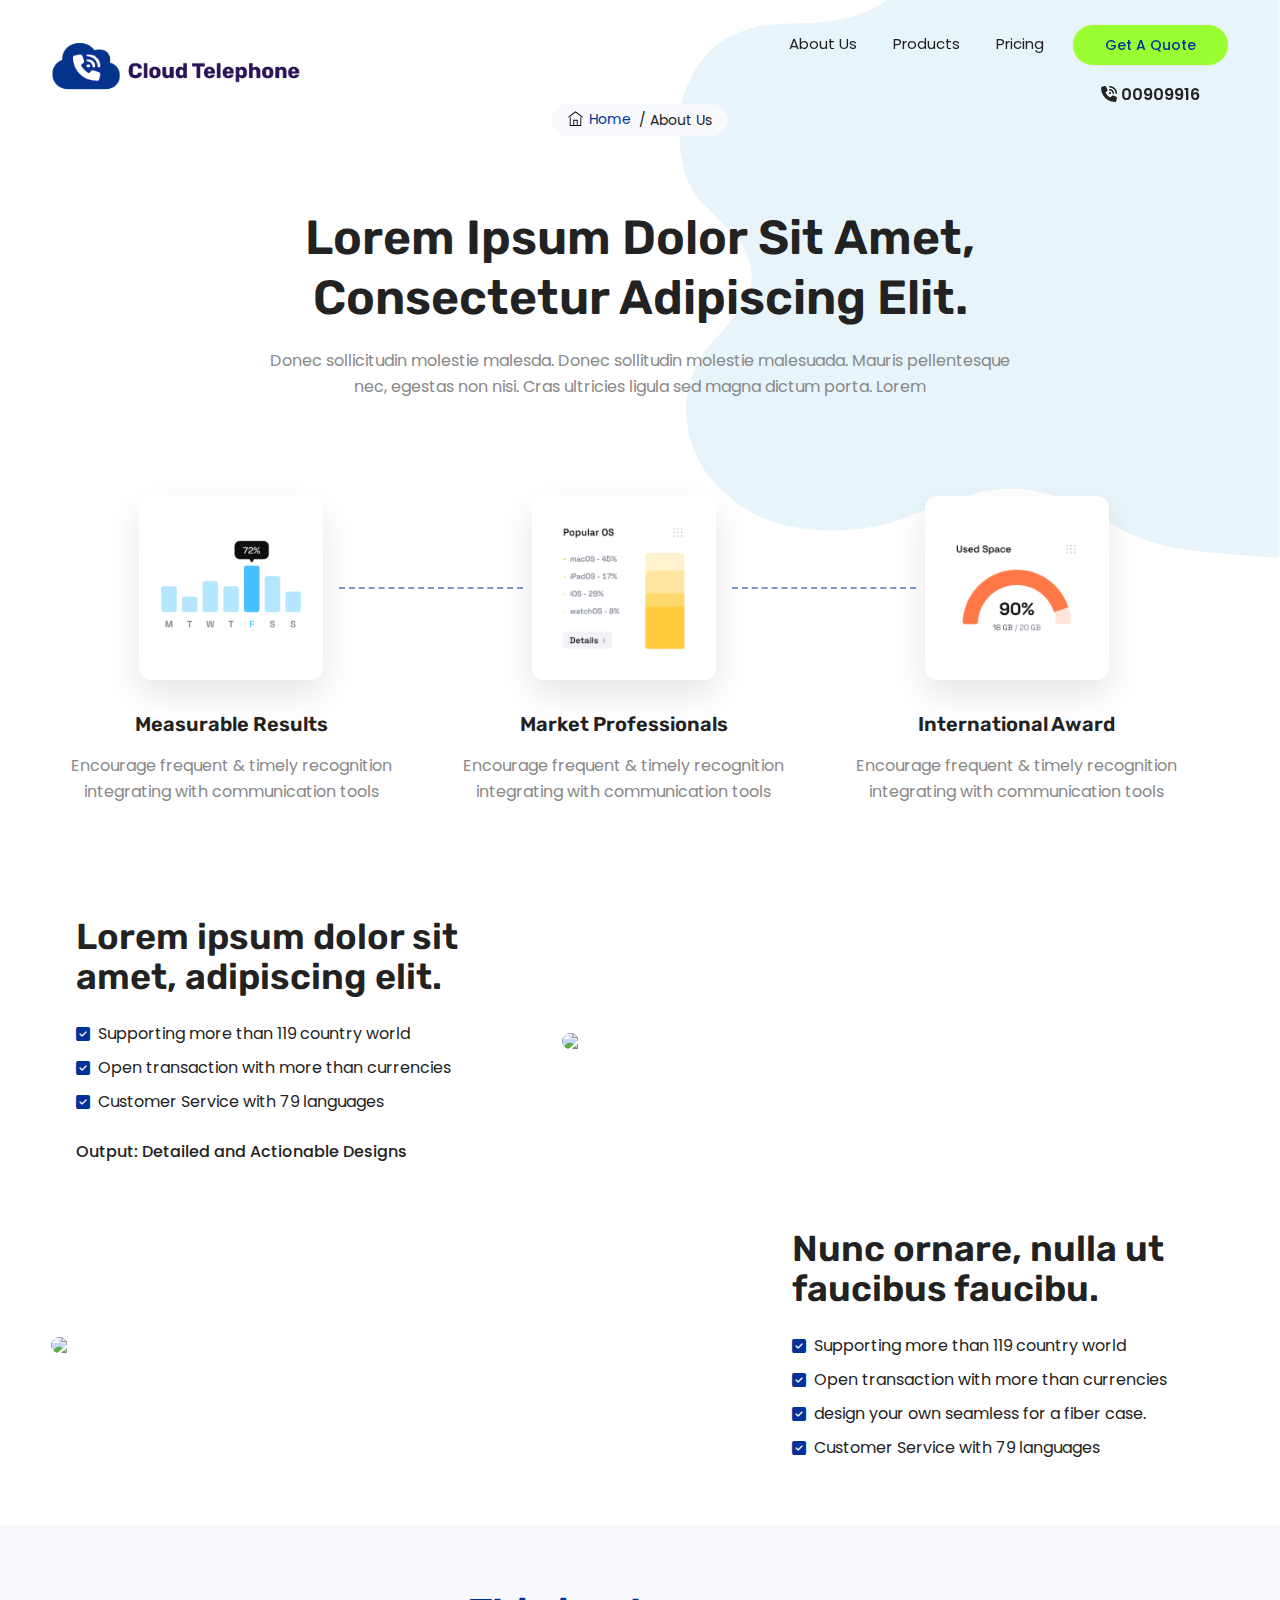
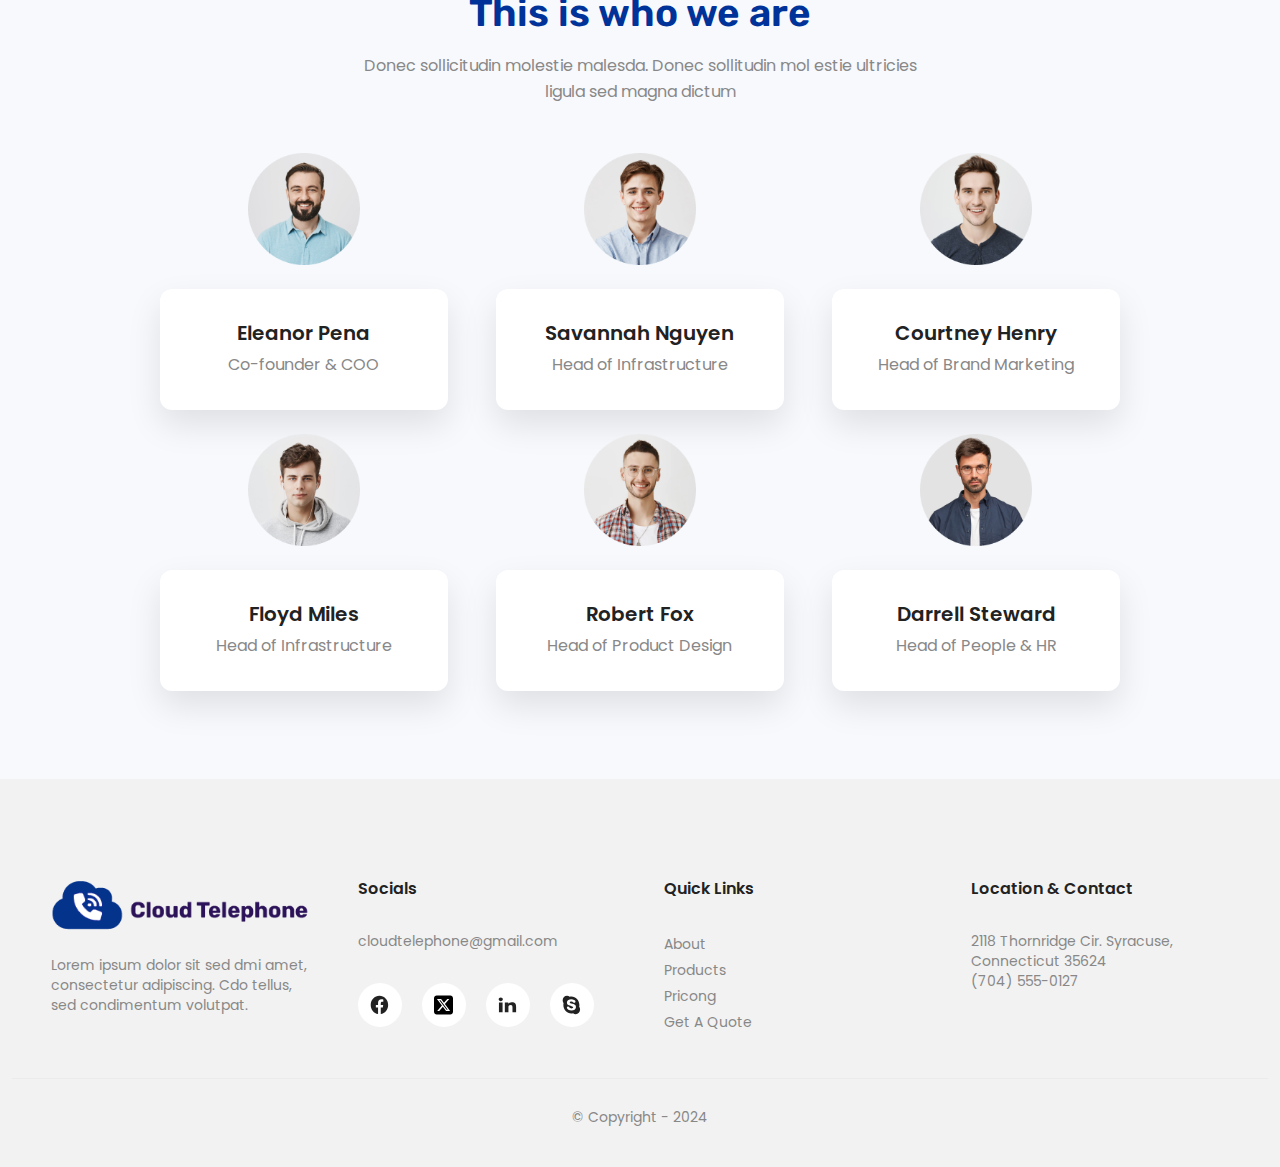
==== commit 891d73f6: "Add files via upload" ====
--- a/about.html
+++ b/about.html
@@ -34,6 +34,7 @@
       </a>
     </div>
     <!-- navbar toggler -->
+
     <a class="btn btn-green btn-sm border-border show-mobile" href="signup.html">Get A Quote</a>
     <input id="nav-toggle" type="checkbox" class="hidden" />
     <label
@@ -74,9 +75,11 @@
         <a href="pricing.html" class="nav-link">Pricing</a>
       </li>
       <li class="nav-item mobile-hidden">
-        <a class="btn btn-green btn-sm border-border" href="signup.html"
-          >Get A Quote</a
-        >
+          <div class="flex flex-col items-center justify-center gap-4">
+            <a class="btn btn-green btn-sm border-border" href="signup.html">Get A Quote</a>
+            <a href="tel:00909916" class="text-dark font-semibold"><i class="fa-solid fa-phone-volume"></i> 00909916</a>
+          </div>
+        
       </li>
     </ul>
   </nav>
@@ -350,18 +353,7 @@
           </li>
           <li>
             <a href="#">
-              <svg
-                width="19"
-                height="15"
-                viewBox="0 0 19 15"
-                fill="none"
-                xmlns="http://www.w3.org/2000/svg"
-              >
-                <path
-                  d="M16.3308 3.92621C17.0129 3.42889 17.6269 2.83209 18.1044 2.13583C17.4904 2.40108 16.7742 2.60001 16.0579 2.66632C16.8083 2.2353 17.354 1.5722 17.6269 0.743317C16.9447 1.14118 16.1603 1.43958 15.3758 1.60535C14.6937 0.909093 13.7728 0.51123 12.7496 0.51123C10.7714 0.51123 9.16837 2.06952 9.16837 3.99252C9.16837 4.25777 9.20248 4.52301 9.27069 4.78825C6.3034 4.62247 3.64307 3.22995 1.86952 1.14118C1.56256 1.63851 1.39202 2.2353 1.39202 2.8984C1.39202 4.09199 2.00595 5.15296 2.99504 5.7829C2.41523 5.74975 1.83541 5.61713 1.35792 5.35189V5.38504C1.35792 7.07596 2.58576 8.46847 4.22289 8.80002C3.95003 8.86633 3.60897 8.93265 3.302 8.93265C3.06326 8.93265 2.85862 8.89949 2.61987 8.86633C3.06326 10.2589 4.39342 11.2535 5.96233 11.2867C4.73449 12.215 3.19968 12.7786 1.52845 12.7786C1.22149 12.7786 0.948636 12.7455 0.675781 12.7123C2.24469 13.707 4.12057 14.2706 6.16698 14.2706C12.7496 14.2706 16.3308 8.99896 16.3308 4.39039C16.3308 4.22461 16.3308 4.09199 16.3308 3.92621Z"
-                  fill="#222222"
-                />
-              </svg>
+              <svg width="19" height="21" xmlns="http://www.w3.org/2000/svg" viewBox="0 0 448 512"><!--!Font Awesome Free 6.5.1 by @fontawesome - https://fontawesome.com License - https://fontawesome.com/license/free Copyright 2024 Fonticons, Inc.--><path d="M64 32C28.7 32 0 60.7 0 96V416c0 35.3 28.7 64 64 64H384c35.3 0 64-28.7 64-64V96c0-35.3-28.7-64-64-64H64zm297.1 84L257.3 234.6 379.4 396H283.8L209 298.1 123.3 396H75.8l111-126.9L69.7 116h98l67.7 89.5L313.6 116h47.5zM323.3 367.6L153.4 142.9H125.1L296.9 367.6h26.3z"></path></svg>
             </a>
           </li>
           <li>
@@ -429,7 +421,7 @@
       <p>&copy; Copyright - 2024</p>
     </div>
   </div>
-</footer>
+  </footer>
 
 <!-- jQuery -->
 <!-- <script src="plugins/jquery/jquery.min.js"></script> -->
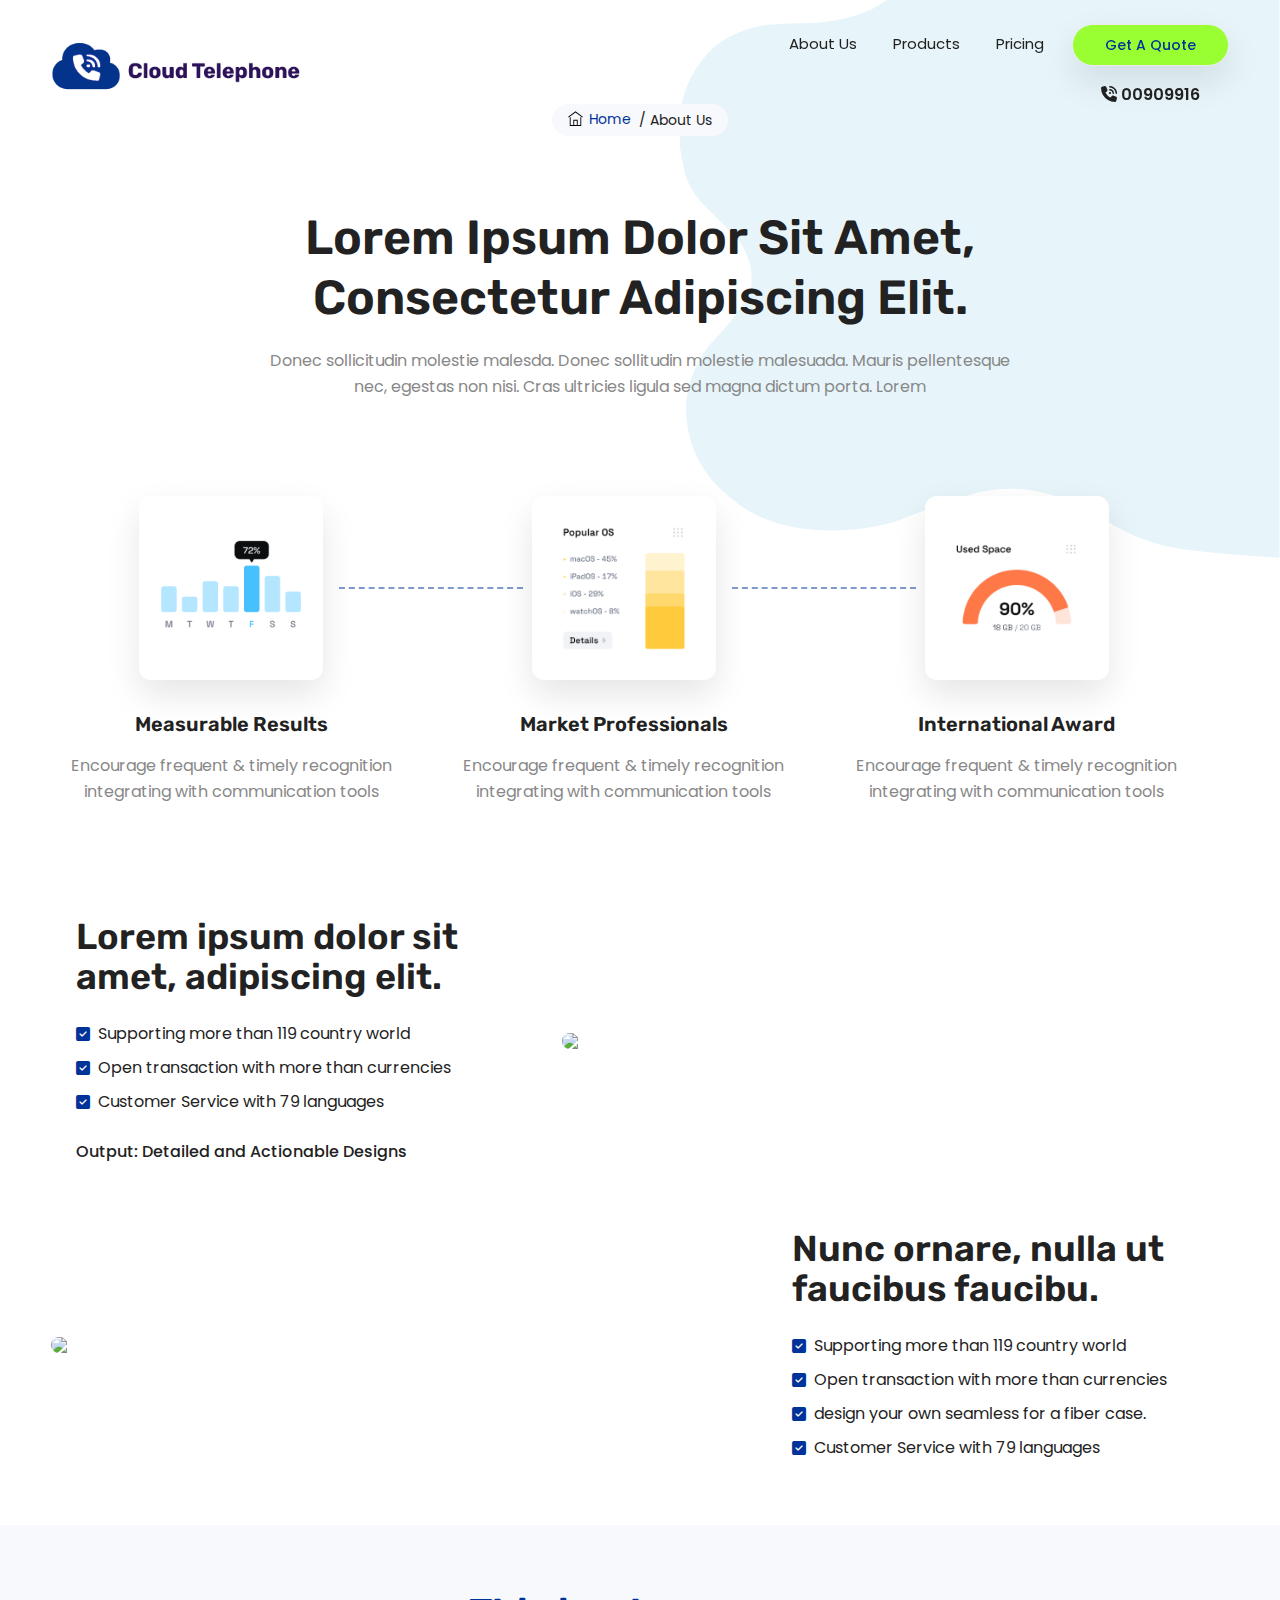
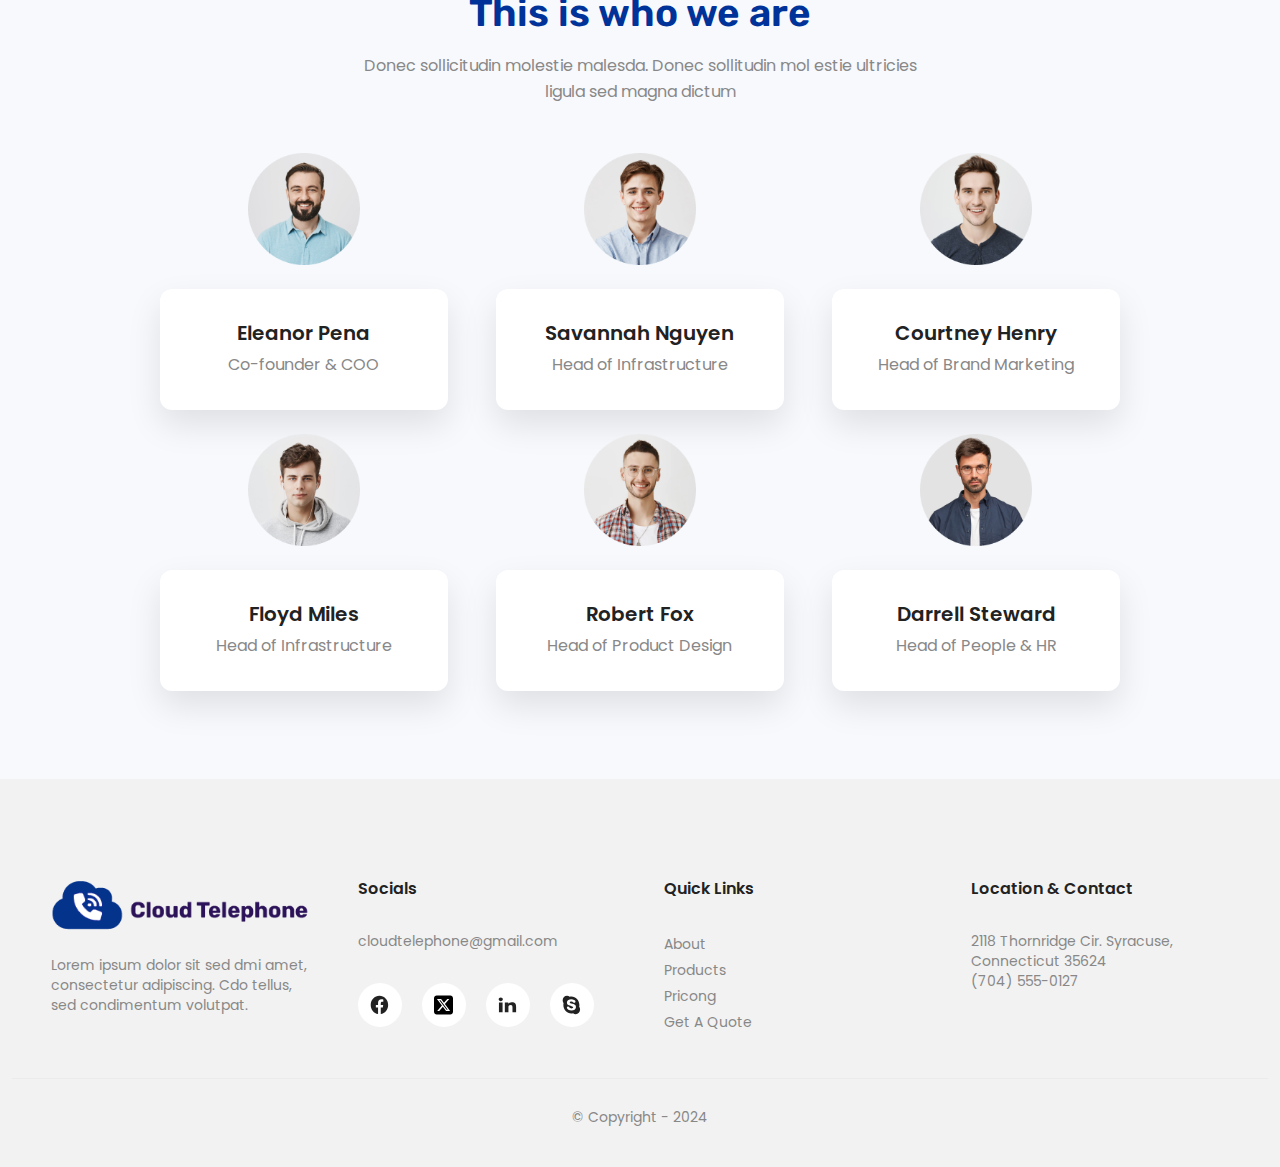
==== commit 62014435: "Add files via upload" ====
--- a/about.html
+++ b/about.html
@@ -5,8 +5,10 @@
   <!-- responsive meta -->
   <meta name="viewport" content="width=device-width, initial-scale=1, maximum-scale=5"/>
 
+  <!-- favicon -->
+  <link rel="shortcut icon" href="images/favicon.png" /> 
   <!-- title -->
-  <title>CloudTelephone-tailwind</title>
+  <title>CloudTelephone</title>
 
   <!-- noindex robots -->
   <meta name="robots" content="" />
--- a/styles/main.css
+++ b/styles/main.css
@@ -1651,7 +1651,7 @@
   margin-bottom: 4rem;
   border-radius: 0.75rem; */
   --tw-bg-opacity: 1;
-  background-color: rgb(255 255 255 / var(--tw-bg-opacity));
+  /* background-color: rgb(255 255 255 / var(--tw-bg-opacity)); */
   padding-left: 0.75rem;
   padding-right: 0.75rem;
   padding-top: 1.5rem;
@@ -1665,6 +1665,7 @@
 .review p{
   max-width: 550px;
   margin: 0 auto;
+  font-size: 18px;
 }
 .review-author-avatar {
   margin-left: auto;
@@ -2825,6 +2826,15 @@
 .size-8 {
   width: 2rem;
   height: 2rem
+}
+
+.size-9 {
+  width: 2.5rem;
+  height: 2.5rem
+}
+.size-10 {
+  width: 3rem;
+  height: 3rem
 }
 .h-14 {
   height: 3.5rem;
@@ -4932,6 +4942,7 @@
   opacity: 0.7;
   background-color: #343a40;
 }
+
 .hero-1 .bg-overlay {
   opacity: 0.2;
 }
@@ -5031,7 +5042,8 @@
     border:1px solid rgb(204 102 204);
 }
 .btn{
-  
+  box-shadow: 0px 15px 34px rgba(0, 0, 0, 0.1);
+
   transition: .3s;
   position: relative;
 }
@@ -5057,4 +5069,50 @@
     bottom: 0;
 
 }
+}
+@media (min-width: 1024px) {
+  .hero-1{
+    padding: 6rem 0;
+  }
+}
+.service-card{
+  border: 1px solid #f2f3f7;
+  box-sizing: none;
+  transition: all 0.8s;
+  position: relative;
+}
+
+.service-card:hover{
+  box-shadow: 0px -3px 0px 0px rgba(43, 78, 255, 0.004), 0px 30px 50px 0px rgba(1, 11, 60, 0.08);
+  border-color: rgb(229 229 229 / 0.5);
+  background-color: rgb(249 250 251/var(--tw-bg-opacity));
+  transform: translateY(-20px);
+}
+
+
+
+.service-card .card-icon {
+  display: flex;
+    width: 70px;
+    height: 70px;
+    text-align: center;
+    line-height: 67px;
+    border: 2px solid #ebedf3;
+    -webkit-border-radius: 50%;
+    -moz-border-radius: 50%;
+    border-radius: 50%;
+    align-items: center;
+    justify-content: center;
+    color: #0e1133;transition: all .3s;
+}
+.service-card .card-icon svg{
+  width: 30px;
+    height: 30px;
+    vertical-align: middle;
+}
+.service-card .card-icon svg{
+  fill:#003399 ;
+}
+.service-card:hover .card-icon {
+  border-color: #003399;
 }